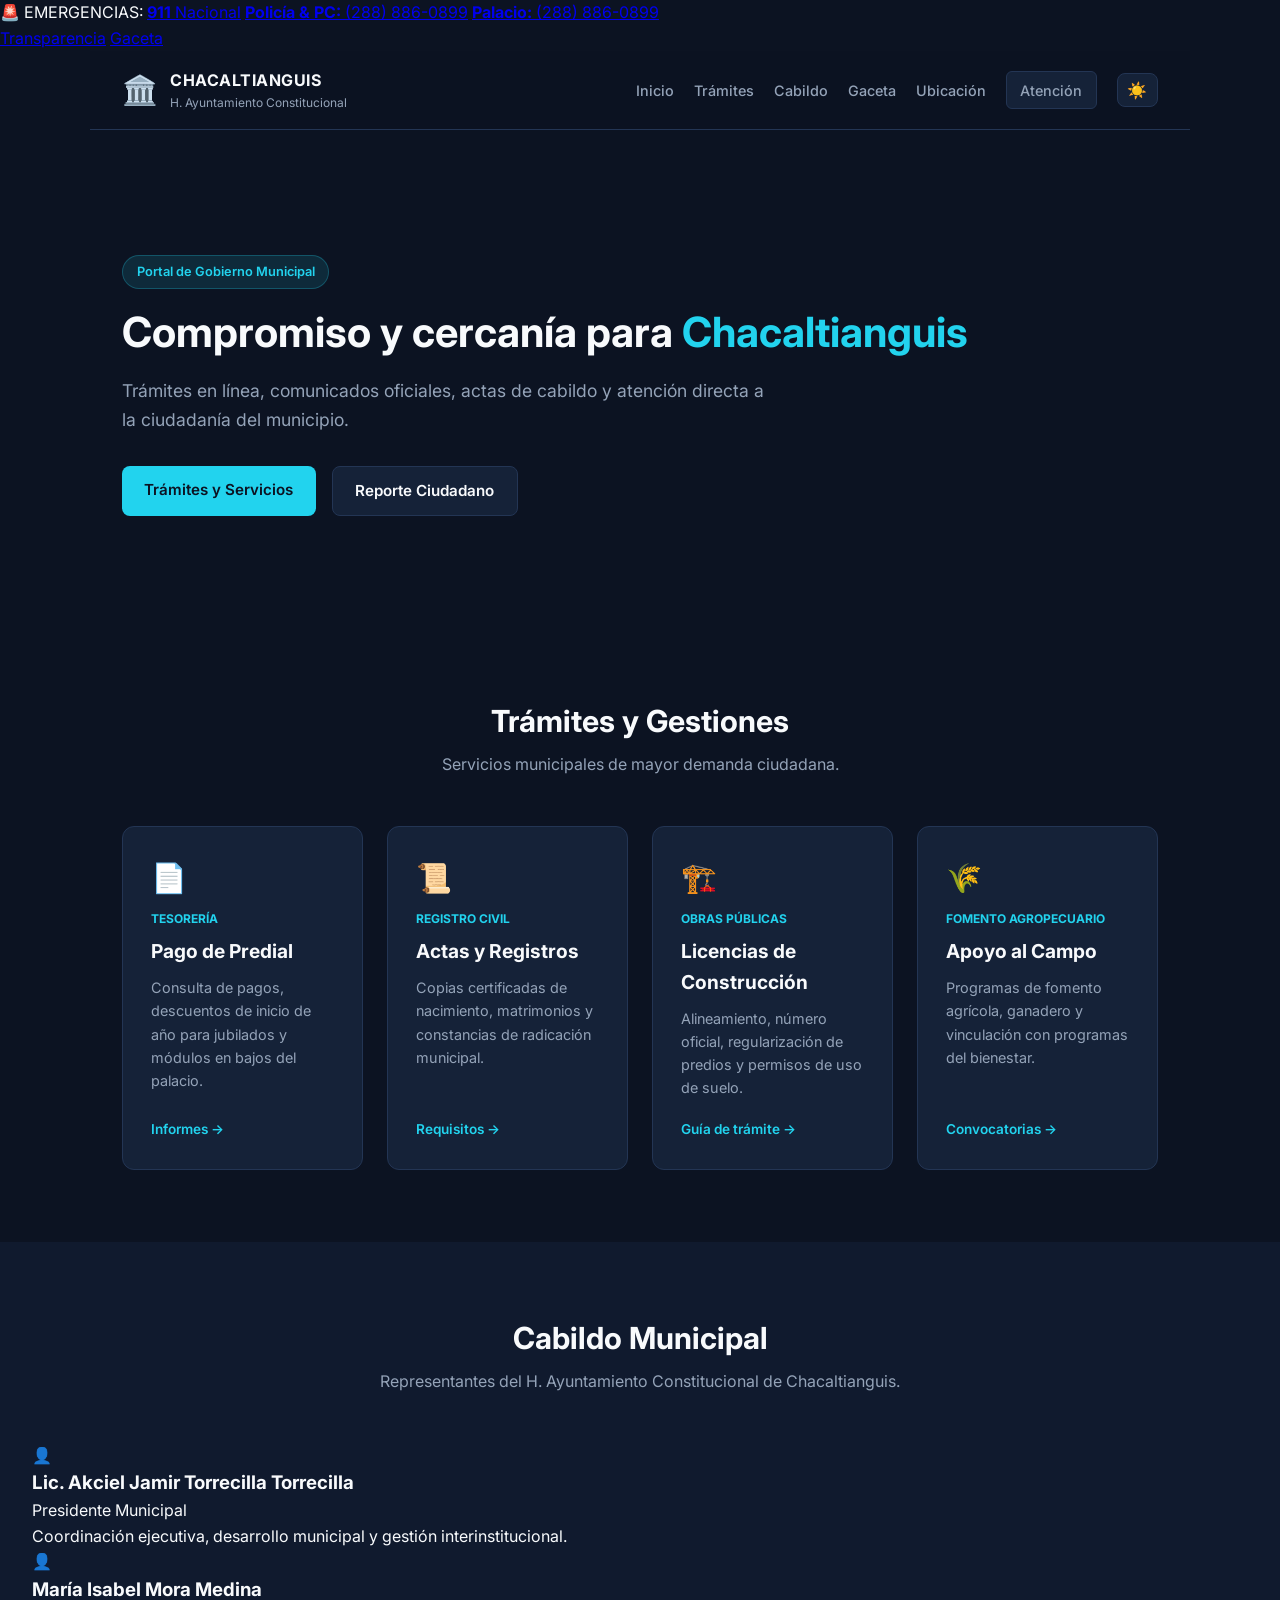
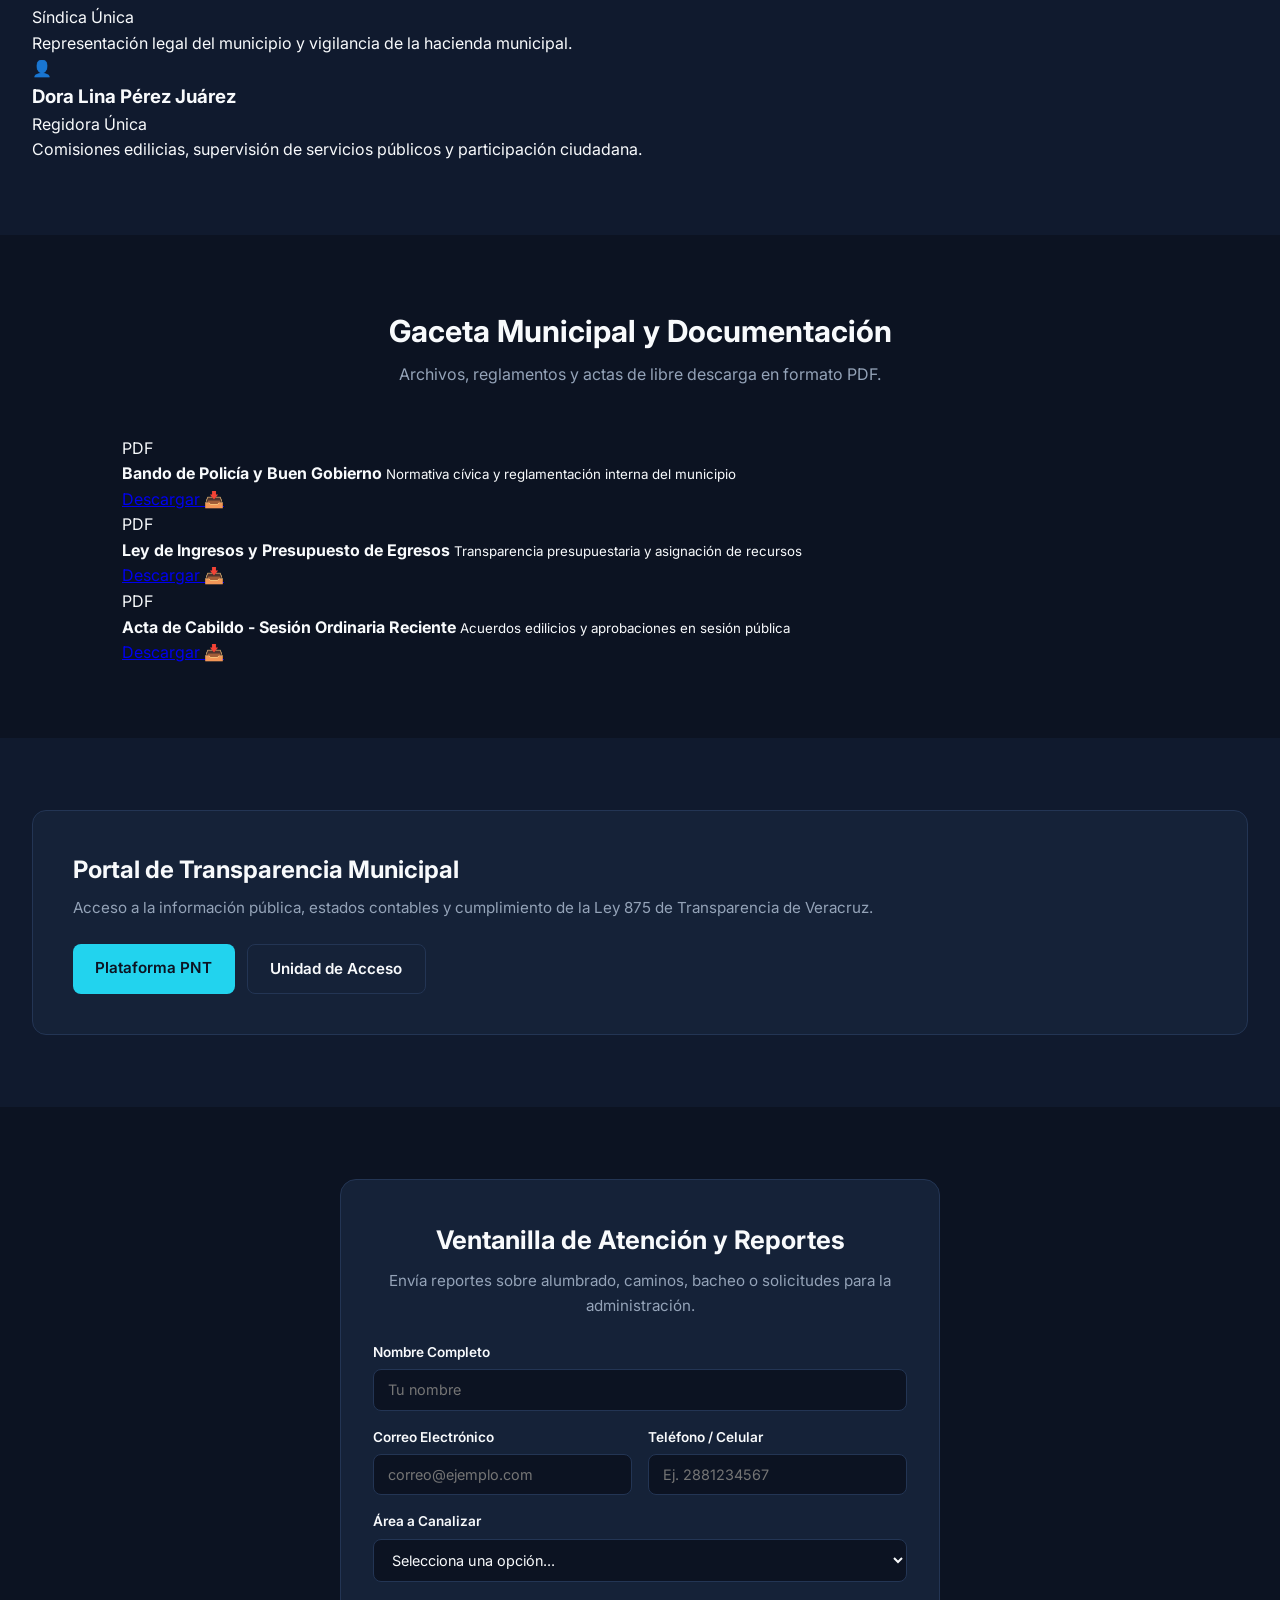
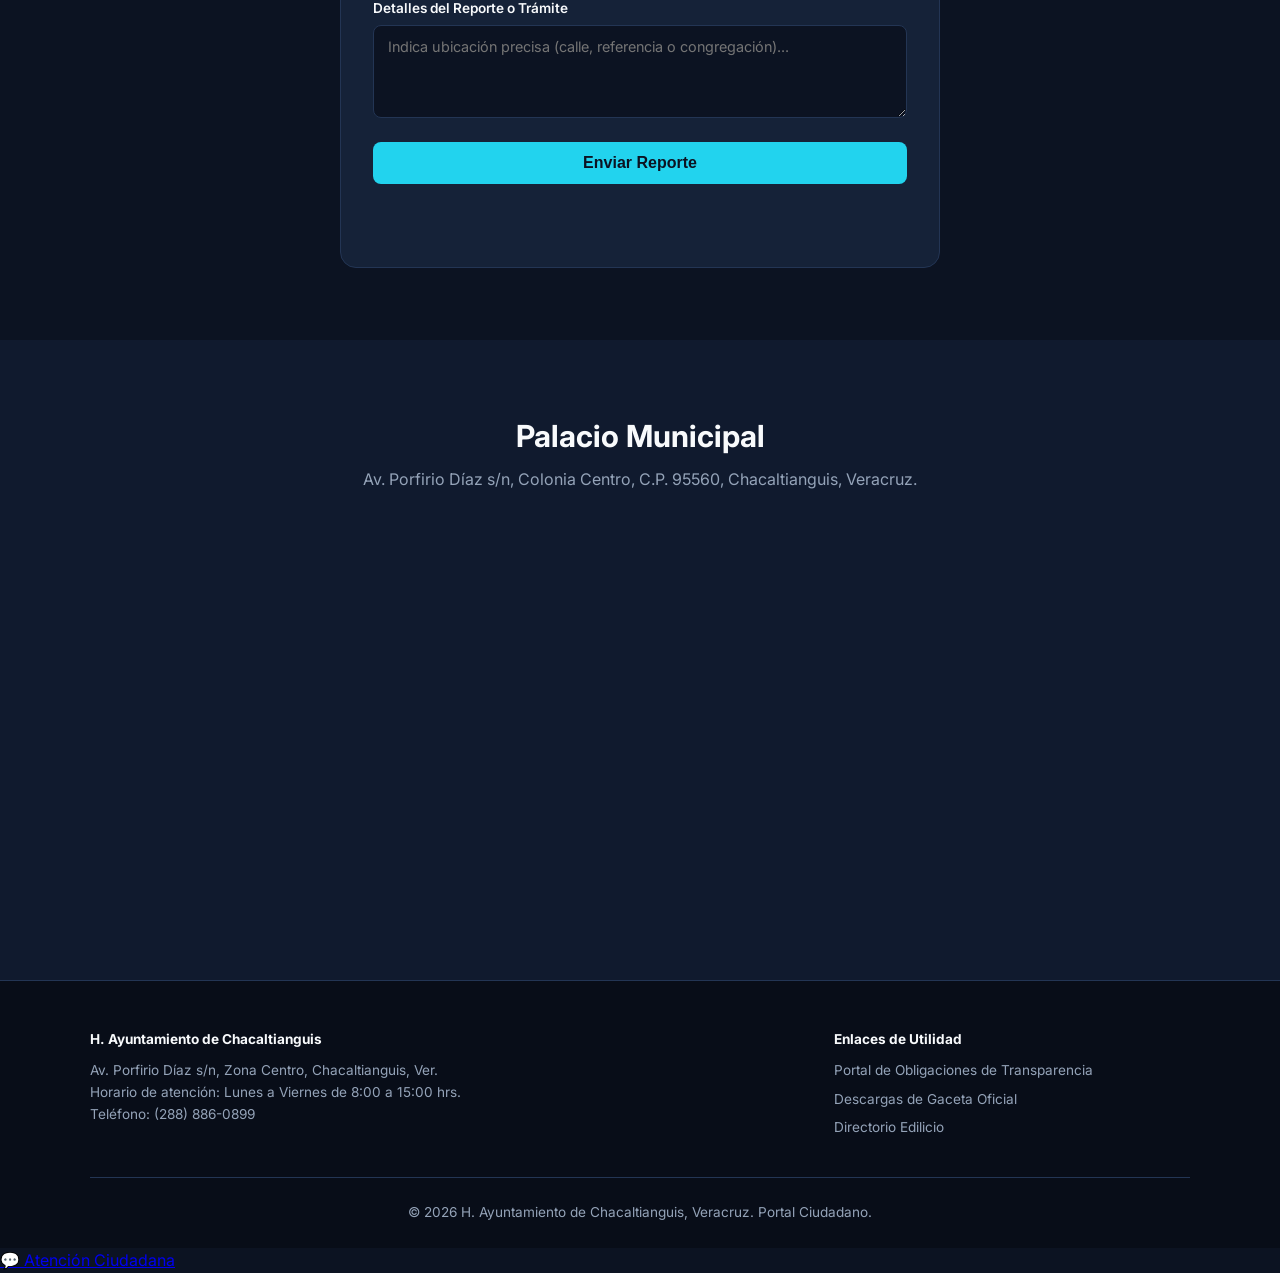
==== index.html @ 36d88ff2 "Update index.html" ====
<!DOCTYPE html>
<html lang="es">
<head>
  <meta charset="UTF-8" />
  <meta name="viewport" content="width=device-width, initial-scale=1.0" />
  <title>H. Ayuntamiento de Chacaltianguis | Portal Oficial</title>

  <!-- Metadatos SEO y Redes Sociales (Open Graph & Twitter) -->
  <meta name="description" content="Portal Oficial del H. Ayuntamiento de Chacaltianguis, Veracruz. Trámites, gacetas, transparencia, cabildo y atención ciudadana." />
  <meta property="og:type" content="website" />
  <meta property="og:title" content="H. Ayuntamiento de Chacaltianguis - Portal Oficial" />
  <meta property="og:description" content="Trámites, gacetas, transparencia y atención ciudadana del Gobierno Municipal." />
  <meta property="og:url" content="https://chacaltianguis.com/" />
  <meta property="og:image" content="https://chacaltianguis.com/escudo.png" />
  <meta name="twitter:card" content="summary_large_image" />

  <link rel="stylesheet" href="style.css" />
  <link rel="preconnect" href="https://fonts.googleapis.com" />
  <link rel="preconnect" href="https://fonts.gstatic.com" crossorigin />
  <link href="https://fonts.googleapis.com/css2?family=Inter:wght@300;400;500;600;700&display=swap" rel="stylesheet" />
</head>
<body>

  <!-- 1. Cintillo de Emergencias y Enlaces Rápidos -->
  <div class="emergency-bar">
    <div class="emergency-content">
      <div class="emergency-phones">
        <span class="badge-alert">🚨 EMERGENCIAS:</span>
        <a href="tel:911"><strong>911</strong> Nacional</a>
        <a href="tel:2888860899"><strong>Policía & PC:</strong> (288) 886-0899</a>
        <a href="tel:2888860899"><strong>Palacio:</strong> (288) 886-0899</a>
      </div>
      <div class="top-shortcuts">
        <a href="#transparencia">Transparencia</a>
        <a href="#gaceta">Gaceta</a>
      </div>
    </div>
  </div>

  <!-- Navegación Principal -->
  <header class="navbar">
    <div class="logo">
      <span class="logo-shield">🏛️</span>
      <div class="logo-text">
        <strong>CHACALTIANGUIS</strong>
        <small>H. Ayuntamiento Constitucional</small>
      </div>
    </div>
    <nav>
      <a href="#inicio">Inicio</a>
      <a href="#tramites">Trámites</a>
      <a href="#cabildo">Cabildo</a>
      <a href="#gaceta">Gaceta</a>
      <a href="#ubicacion">Ubicación</a>
      <a href="#contacto" class="btn-nav">Atención</a>
      <button id="theme-toggle" class="theme-btn" aria-label="Cambiar tema">☀️</button>
    </nav>
  </header>

  <!-- Hero / Banner Principal -->
  <section id="inicio" class="hero">
    <div class="hero-content">
      <span class="badge">Portal de Gobierno Municipal</span>
      <h1>Compromiso y cercanía para <span class="highlight">Chacaltianguis</span></h1>
      <p class="subtitle">Trámites en línea, comunicados oficiales, actas de cabildo y atención directa a la ciudadanía del municipio.</p>
      <div class="hero-actions">
        <a href="#tramites" class="btn btn-primary">Trámites y Servicios</a>
        <a href="#contacto" class="btn btn-secondary">Reporte Ciudadano</a>
      </div>
    </div>
  </section>

  <!-- Trámites y Servicios -->
  <section id="tramites" class="section">
    <div class="section-title">
      <h2>Trámites y Gestiones</h2>
      <p>Servicios municipales de mayor demanda ciudadana.</p>
    </div>
    <div class="grid-cards">
      <article class="card">
        <div class="card-icon">📄</div>
        <div class="card-tag">Tesorería</div>
        <h3>Pago de Predial</h3>
        <p>Consulta de pagos, descuentos de inicio de año para jubilados y módulos en bajos del palacio.</p>
        <a href="#contacto" class="card-link">Informes &rarr;</a>
      </article>

      <article class="card">
        <div class="card-icon">📜</div>
        <div class="card-tag">Registro Civil</div>
        <h3>Actas y Registros</h3>
        <p>Copias certificadas de nacimiento, matrimonios y constancias de radicación municipal.</p>
        <a href="#contacto" class="card-link">Requisitos &rarr;</a>
      </article>

      <article class="card">
        <div class="card-icon">🏗️</div>
        <div class="card-tag">Obras Públicas</div>
        <h3>Licencias de Construcción</h3>
        <p>Alineamiento, número oficial, regularización de predios y permisos de uso de suelo.</p>
        <a href="#contacto" class="card-link">Guía de trámite &rarr;</a>
      </article>

      <article class="card">
        <div class="card-icon">🌾</div>
        <div class="card-tag">Fomento Agropecuario</div>
        <h3>Apoyo al Campo</h3>
        <p>Programas de fomento agrícola, ganadero y vinculación con programas del bienestar.</p>
        <a href="#contacto" class="card-link">Convocatorias &rarr;</a>
      </article>
    </div>
  </section>

  <!-- Cabildo Municipal -->
  <section id="cabildo" class="section bg-alt">
    <div class="section-title">
      <h2>Cabildo Municipal</h2>
      <p>Representantes del H. Ayuntamiento Constitucional de Chacaltianguis.</p>
    </div>
    <div class="cabildo-grid">
      <div class="cabildo-card">
        <div class="avatar-ph">👤</div>
        <h3>Lic. Akciel Jamir Torrecilla Torrecilla</h3>
        <span class="cargo">Presidente Municipal</span>
        <p>Coordinación ejecutiva, desarrollo municipal y gestión interinstitucional.</p>
      </div>

      <div class="cabildo-card">
        <div class="avatar-ph">👤</div>
        <h3>María Isabel Mora Medina</h3>
        <span class="cargo">Síndica Única</span>
        <p>Representación legal del municipio y vigilancia de la hacienda municipal.</p>
      </div>

      <div class="cabildo-card">
        <div class="avatar-ph">👤</div>
        <h3>Dora Lina Pérez Juárez</h3>
        <span class="cargo">Regidora Única</span>
        <p>Comisiones edilicias, supervisión de servicios públicos y participación ciudadana.</p>
      </div>
    </div>
  </section>

  <!-- Gaceta Municipal y Documentos PDF -->
  <section id="gaceta" class="section">
    <div class="section-title">
      <h2>Gaceta Municipal y Documentación</h2>
      <p>Archivos, reglamentos y actas de libre descarga en formato PDF.</p>
    </div>
    <div class="doc-list">
      <div class="doc-item">
        <div class="doc-info">
          <span class="doc-badge">PDF</span>
          <div>
            <strong>Bando de Policía y Buen Gobierno</strong>
            <small>Normativa cívica y reglamentación interna del municipio</small>
          </div>
        </div>
        <a href="documentos/bando-gobierno.pdf" download class="btn-download">Descargar 📥</a>
      </div>

      <div class="doc-item">
        <div class="doc-info">
          <span class="doc-badge">PDF</span>
          <div>
            <strong>Ley de Ingresos y Presupuesto de Egresos</strong>
            <small>Transparencia presupuestaria y asignación de recursos</small>
          </div>
        </div>
        <a href="documentos/presupuesto-anual.pdf" download class="btn-download">Descargar 📥</a>
      </div>

      <div class="doc-item">
        <div class="doc-info">
          <span class="doc-badge">PDF</span>
          <div>
            <strong>Acta de Cabildo - Sesión Ordinaria Reciente</strong>
            <small>Acuerdos edilicios y aprobaciones en sesión pública</small>
          </div>
        </div>
        <a href="documentos/acta-cabildo.pdf" download class="btn-download">Descargar 📥</a>
      </div>
    </div>
  </section>

  <!-- Transparencia -->
  <section id="transparencia" class="section bg-alt">
    <div class="transparency-banner">
      <div>
        <h2>Portal de Transparencia Municipal</h2>
        <p>Acceso a la información pública, estados contables y cumplimiento de la Ley 875 de Transparencia de Veracruz.</p>
      </div>
      <div class="transparency-actions">
        <a href="https://consultapublicamx.inai.org.mx/" target="_blank" class="btn btn-primary">Plataforma PNT</a>
        <a href="#contacto" class="btn btn-secondary">Unidad de Acceso</a>
      </div>
    </div>
  </section>

  <!-- Formulario de Atención Ciudadana -->
  <section id="contacto" class="section">
    <div class="contact-box">
      <h2>Ventanilla de Atención y Reportes</h2>
      <p>Envía reportes sobre alumbrado, caminos, bacheo o solicitudes para la administración.</p>

      <form id="contact-form" action="https://formspree.io/f/TU_ID_DE_FORMSPREE" method="POST" class="contact-form">
        <div class="form-group">
          <label for="name">Nombre Completo</label>
          <input type="text" id="name" name="name" placeholder="Tu nombre" required autocomplete="name" />
        </div>

        <div class="form-grid-2">
          <div class="form-group">
            <label for="email">Correo Electrónico</label>
            <input type="email" id="email" name="email" placeholder="correo@ejemplo.com" required autocomplete="email" />
          </div>
          <div class="form-group">
            <label for="phone">Teléfono / Celular</label>
            <input type="tel" id="phone" name="phone" placeholder="Ej. 2881234567" required />
          </div>
        </div>

        <div class="form-group">
          <label for="area">Área a Canalizar</label>
          <select id="area" name="area" class="form-select" required>
            <option value="" disabled selected>Selecciona una opción...</option>
            <option value="Servicios Municipales">Alumbrado y Servicios Generales</option>
            <option value="Obras y Mantenimiento">Obras Públicas y Caminos</option>
            <option value="Seguridad y Protección Civil">Seguridad y Protección Civil</option>
            <option value="DIF Municipal">DIF y Asistencia Social</option>
            <option value="Presidencia">Atención a Presidencia</option>
          </select>
        </div>

        <div class="form-group">
          <label for="message">Detalles del Reporte o Trámite</label>
          <textarea id="message" name="message" rows="4" placeholder="Indica ubicación precisa (calle, referencia o congregación)..." required></textarea>
        </div>

        <button type="submit" id="form-submit-btn" class="btn btn-primary btn-block">Enviar Reporte</button>
        <div id="form-status" class="form-status" role="alert"></div>
      </form>
    </div>
  </section>

  <!-- Ubicación y Google Maps -->
  <section id="ubicacion" class="section bg-alt">
    <div class="section-title">
      <h2>Palacio Municipal</h2>
      <p>Av. Porfirio Díaz s/n, Colonia Centro, C.P. 95560, Chacaltianguis, Veracruz.</p>
    </div>
    <div class="map-container">
      <iframe 
        title="Ubicación Palacio Municipal Chacaltianguis"
        src="https://maps.google.com/maps?q=Palacio+Municipal+Chacaltianguis+Veracruz&t=&z=15&ie=UTF8&iwloc=&output=embed" 
        width="100%" 
        height="360" 
        style="border:0; border-radius: 14px;" 
        allowfullscreen="" 
        loading="lazy" 
        referrerpolicy="no-referrer-when-downgrade">
      </iframe>
    </div>
  </section>

  <!-- Pie de Página Oficial -->
  <footer>
    <div class="footer-content">
      <div>
        <h4>H. Ayuntamiento de Chacaltianguis</h4>
        <p>Av. Porfirio Díaz s/n, Zona Centro, Chacaltianguis, Ver.</p>
        <p>Horario de atención: Lunes a Viernes de 8:00 a 15:00 hrs.</p>
        <p>Teléfono: (288) 886-0899</p>
      </div>
      <div>
        <h4>Enlaces de Utilidad</h4>
        <ul class="footer-links">
          <li><a href="#transparencia">Portal de Obligaciones de Transparencia</a></li>
          <li><a href="#gaceta">Descargas de Gaceta Oficial</a></li>
          <li><a href="#cabildo">Directorio Edilicio</a></li>
        </ul>
      </div>
    </div>
    <div class="footer-bottom">
      <p>&copy; 2026 H. Ayuntamiento de Chacaltianguis, Veracruz. Portal Ciudadano.</p>
    </div>
  </footer>

  <!-- Botón Flotante de WhatsApp para Atención Ciudadana -->
  <a 
    href="https://wa.me/522888860899?text=Hola,%20quisiera%20hacer%20una%20consulta%20o%20reporte%20al%20Ayuntamiento%20de%20Chacaltianguis" 
    class="whatsapp-float" 
    target="_blank" 
    rel="noopener noreferrer" 
    aria-label="Contactar por WhatsApp">
    <span class="wa-icon">💬</span>
    <span class="wa-text">Atención Ciudadana</span>
  </a>

  <script src="script.js"></script>
</body>
</html>
---- style.css ----
/* Paleta Institucional: Modo Oscuro */
:root {
  --bg-color: #0c1322;
  --bg-card: #152238;
  --bg-alt: #101a2e;
  --text-main: #f8fafc;
  --text-muted: #94a3b8;
  --primary: #22d3ee;        /* Cian institucional moderno */
  --primary-hover: #06b6d4;
  --border: #233554;
  --accent: #10b981;
}

/* Paleta Institucional: Modo Claro */
body.light-mode {
  --bg-color: #f8fafc;
  --bg-card: #ffffff;
  --bg-alt: #f1f5f9;
  --text-main: #0f172a;
  --text-muted: #64748b;
  --primary: #0284c7;        /* Azul institucional */
  --primary-hover: #0369a1;
  --border: #e2e8f0;
  --accent: #059669;
}

* {
  margin: 0;
  padding: 0;
  box-sizing: border-box;
}

html {
  scroll-behavior: smooth;
}

body {
  font-family: 'Inter', sans-serif;
  background-color: var(--bg-color);
  color: var(--text-main);
  line-height: 1.6;
  transition: background-color 0.3s ease, color 0.3s ease;
}

/* Cintillo Superior */
.topbar {
  background-color: #080d18;
  border-bottom: 1px solid var(--border);
  font-size: 0.8rem;
  color: var(--text-muted);
}

body.light-mode .topbar {
  background-color: #e2e8f0;
  color: #475569;
}

.topbar-content {
  max-width: 1100px;
  margin: 0 auto;
  padding: 0.4rem 2rem;
  display: flex;
  justify-content: space-between;
  align-items: center;
}

.topbar-links a {
  color: inherit;
  text-decoration: none;
  margin-left: 1rem;
}

.topbar-links a:hover {
  color: var(--primary);
}

/* Navegación */
.navbar {
  display: flex;
  justify-content: space-between;
  align-items: center;
  padding: 1rem 2rem;
  max-width: 1100px;
  margin: 0 auto;
  position: sticky;
  top: 0;
  background-color: rgba(12, 19, 34, 0.92);
  backdrop-filter: blur(10px);
  z-index: 100;
  border-bottom: 1px solid var(--border);
}

body.light-mode .navbar {
  background-color: rgba(248, 250, 252, 0.95);
}

.logo {
  display: flex;
  align-items: center;
  gap: 0.75rem;
}

.logo-shield {
  font-size: 1.8rem;
}

.logo-text {
  display: flex;
  flex-direction: column;
}

.logo-text strong {
  font-size: 1rem;
  letter-spacing: 0.5px;
  color: var(--text-main);
}

.logo-text small {
  font-size: 0.75rem;
  color: var(--text-muted);
}

.navbar nav {
  display: flex;
  align-items: center;
  gap: 1.25rem;
}

.navbar a {
  color: var(--text-muted);
  text-decoration: none;
  font-size: 0.9rem;
  font-weight: 500;
  transition: color 0.2s ease;
}

.navbar a:hover {
  color: var(--text-main);
}

.btn-nav {
  padding: 0.4rem 0.85rem;
  border-radius: 6px;
  background: var(--bg-card);
  border: 1px solid var(--border);
}

.theme-btn {
  background: var(--bg-card);
  border: 1px solid var(--border);
  color: var(--text-main);
  padding: 0.4rem 0.6rem;
  border-radius: 8px;
  cursor: pointer;
  font-size: 1rem;
}

/* Hero */
.hero {
  max-width: 1100px;
  margin: 0 auto;
  padding: 5rem 2rem 4rem;
  min-height: 55vh;
  display: flex;
  align-items: center;
}

.badge {
  display: inline-block;
  font-size: 0.8rem;
  background: rgba(34, 211, 238, 0.12);
  color: var(--primary);
  padding: 0.35rem 0.85rem;
  border-radius: 999px;
  font-weight: 600;
  margin-bottom: 1.2rem;
  border: 1px solid rgba(34, 211, 238, 0.25);
}

.hero h1 {
  font-size: 2.6rem;
  font-weight: 700;
  line-height: 1.2;
  margin-bottom: 1.2rem;
}

.highlight {
  color: var(--primary);
}

.subtitle {
  color: var(--text-muted);
  font-size: 1.1rem;
  max-width: 650px;
  margin-bottom: 2rem;
}

.hero-actions {
  display: flex;
  gap: 1rem;
}

/* Botones */
.btn {
  display: inline-block;
  padding: 0.75rem 1.4rem;
  border-radius: 8px;
  font-size: 0.95rem;
  font-weight: 600;
  text-decoration: none;
  transition: all 0.2s ease;
  text-align: center;
}

.btn-primary {
  background: var(--primary);
  color: #0c1322;
}

body.light-mode .btn-primary {
  color: #ffffff;
}

.btn-primary:hover {
  background: var(--primary-hover);
}

.btn-secondary {
  background: var(--bg-card);
  color: var(--text-main);
  border: 1px solid var(--border);
}

.btn-secondary:hover {
  border-color: var(--primary);
}

/* Secciones */
.section {
  max-width: 1100px;
  margin: 0 auto;
  padding: 4.5rem 2rem;
}

.bg-alt {
  max-width: 100%;
  background-color: var(--bg-alt);
}

.section-title {
  text-align: center;
  margin-bottom: 3rem;
}

.section-title h2 {
  font-size: 1.9rem;
  margin-bottom: 0.4rem;
}

.section-title p {
  color: var(--text-muted);
}

/* Grid de Trámites */
.grid-cards {
  display: grid;
  grid-template-columns: repeat(auto-fit, minmax(240px, 1fr));
  gap: 1.5rem;
}

.card {
  background: var(--bg-card);
  border: 1px solid var(--border);
  padding: 1.75rem;
  border-radius: 12px;
  display: flex;
  flex-direction: column;
  transition: transform 0.2s ease, border-color 0.2s ease;
}

.card:hover {
  transform: translateY(-4px);
  border-color: var(--primary);
}

.card-icon {
  font-size: 1.8rem;
  margin-bottom: 0.5rem;
}

.card-tag {
  font-size: 0.75rem;
  font-weight: 700;
  color: var(--primary);
  text-transform: uppercase;
  margin-bottom: 0.5rem;
}

.card h3 {
  font-size: 1.2rem;
  margin-bottom: 0.6rem;
}

.card p {
  color: var(--text-muted);
  font-size: 0.9rem;
  flex-grow: 1;
  margin-bottom: 1.25rem;
}

.card-link {
  color: var(--primary);
  text-decoration: none;
  font-weight: 600;
  font-size: 0.85rem;
}

/* Noticias */
.news-grid {
  max-width: 1100px;
  margin: 0 auto;
  display: grid;
  grid-template-columns: repeat(auto-fit, minmax(300px, 1fr));
  gap: 1.5rem;
}

.news-card {
  background: var(--bg-card);
  border: 1px solid var(--border);
  padding: 1.5rem;
  border-radius: 12px;
}

.news-date {
  font-size: 0.75rem;
  font-weight: 600;
  color: var(--accent);
  text-transform: uppercase;
  display: inline-block;
  margin-bottom: 0.5rem;
}

.news-card h3 {
  font-size: 1.15rem;
  margin-bottom: 0.5rem;
}

.news-card p {
  color: var(--text-muted);
  font-size: 0.9rem;
}

/* Banner de Transparencia */
.transparency-banner {
  background: var(--bg-card);
  border: 1px solid var(--border);
  border-radius: 14px;
  padding: 2.5rem;
  display: flex;
  justify-content: space-between;
  align-items: center;
  gap: 1.5rem;
  flex-wrap: wrap;
}

.transparency-banner h2 {
  font-size: 1.5rem;
  margin-bottom: 0.4rem;
}

.transparency-banner p {
  color: var(--text-muted);
  font-size: 0.95rem;
}

.transparency-actions {
  display: flex;
  gap: 0.75rem;
}

/* Formulario de Atención Ciudadana */
.contact-box {
  max-width: 600px;
  margin: 0 auto;
  background: var(--bg-card);
  border: 1px solid var(--border);
  border-radius: 16px;
  padding: 2.5rem 2rem;
  text-align: center;
}

.contact-box h2 {
  font-size: 1.6rem;
  margin-bottom: 0.5rem;
}

.contact-box p {
  color: var(--text-muted);
  font-size: 0.95rem;
  margin-bottom: 1.5rem;
}

.contact-form {
  text-align: left;
  display: flex;
  flex-direction: column;
  gap: 1rem;
}

.form-grid-2 {
  display: grid;
  grid-template-columns: 1fr 1fr;
  gap: 1rem;
}

.form-group {
  display: flex;
  flex-direction: column;
  gap: 0.35rem;
}

.form-group label {
  font-size: 0.85rem;
  font-weight: 600;
  color: var(--text-main);
}

.form-group input,
.form-group textarea,
.form-select {
  width: 100%;
  padding: 0.7rem 0.9rem;
  border-radius: 8px;
  background-color: var(--bg-color);
  border: 1px solid var(--border);
  color: var(--text-main);
  font-family: inherit;
  font-size: 0.9rem;
  outline: none;
}

.form-group input:focus,
.form-group textarea:focus,
.form-select:focus {
  border-color: var(--primary);
  box-shadow: 0 0 0 3px rgba(34, 211, 238, 0.15);
}

.btn-block {
  width: 100%;
  cursor: pointer;
  border: none;
  font-size: 1rem;
  margin-top: 0.5rem;
}

.form-status {
  text-align: center;
  font-size: 0.9rem;
  font-weight: 500;
  min-height: 1.2rem;
  margin-top: 0.5rem;
}

.form-status.success { color: var(--accent); }
.form-status.error { color: #ef4444; }

/* Footer */
footer {
  background-color: #080d18;
  border-top: 1px solid var(--border);
  color: var(--text-muted);
  font-size: 0.85rem;
  padding: 3rem 2rem 1.5rem;
}

body.light-mode footer {
  background-color: #e2e8f0;
  color: #475569;
}

.footer-content {
  max-width: 1100px;
  margin: 0 auto;
  display: grid;
  grid-template-columns: 2fr 1fr;
  gap: 2rem;
  margin-bottom: 2rem;
}

.footer-content h4 {
  color: var(--text-main);
  margin-bottom: 0.6rem;
}

.footer-links {
  list-style: none;
}

.footer-links li {
  margin-bottom: 0.4rem;
}

.footer-links a {
  color: inherit;
  text-decoration: none;
}

.footer-links a:hover {
  color: var(--primary);
}

.footer-bottom {
  max-width: 1100px;
  margin: 0 auto;
  text-align: center;
  padding-top: 1.5rem;
  border-top: 1px solid var(--border);
}

/* Responsivo */
@media (max-width: 768px) {
  .hero h1 { font-size: 2rem; }
  .navbar nav { gap: 0.6rem; }
  .form-grid-2 { grid-template-columns: 1fr; }
  .footer-content { grid-template-columns: 1fr; }
  .topbar-content { flex-direction: column; gap: 0.3rem; text-align: center; }
}
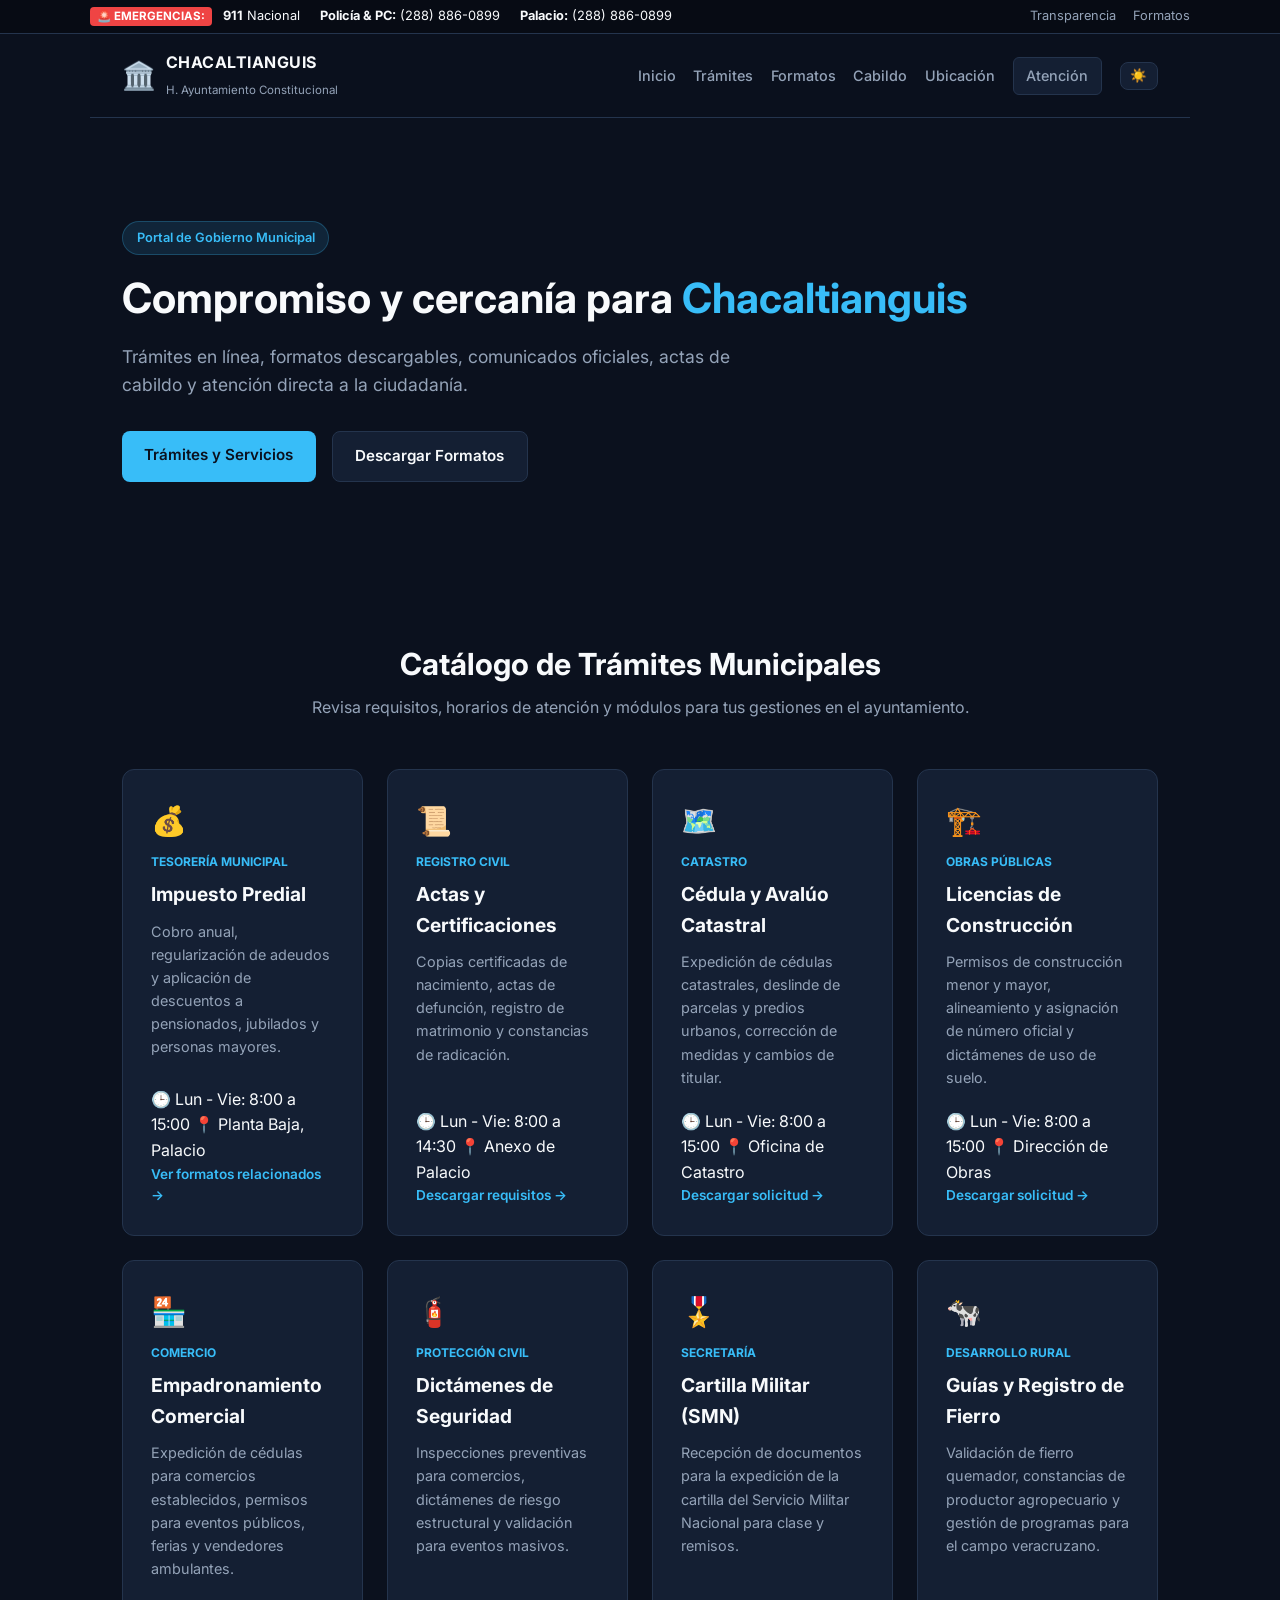
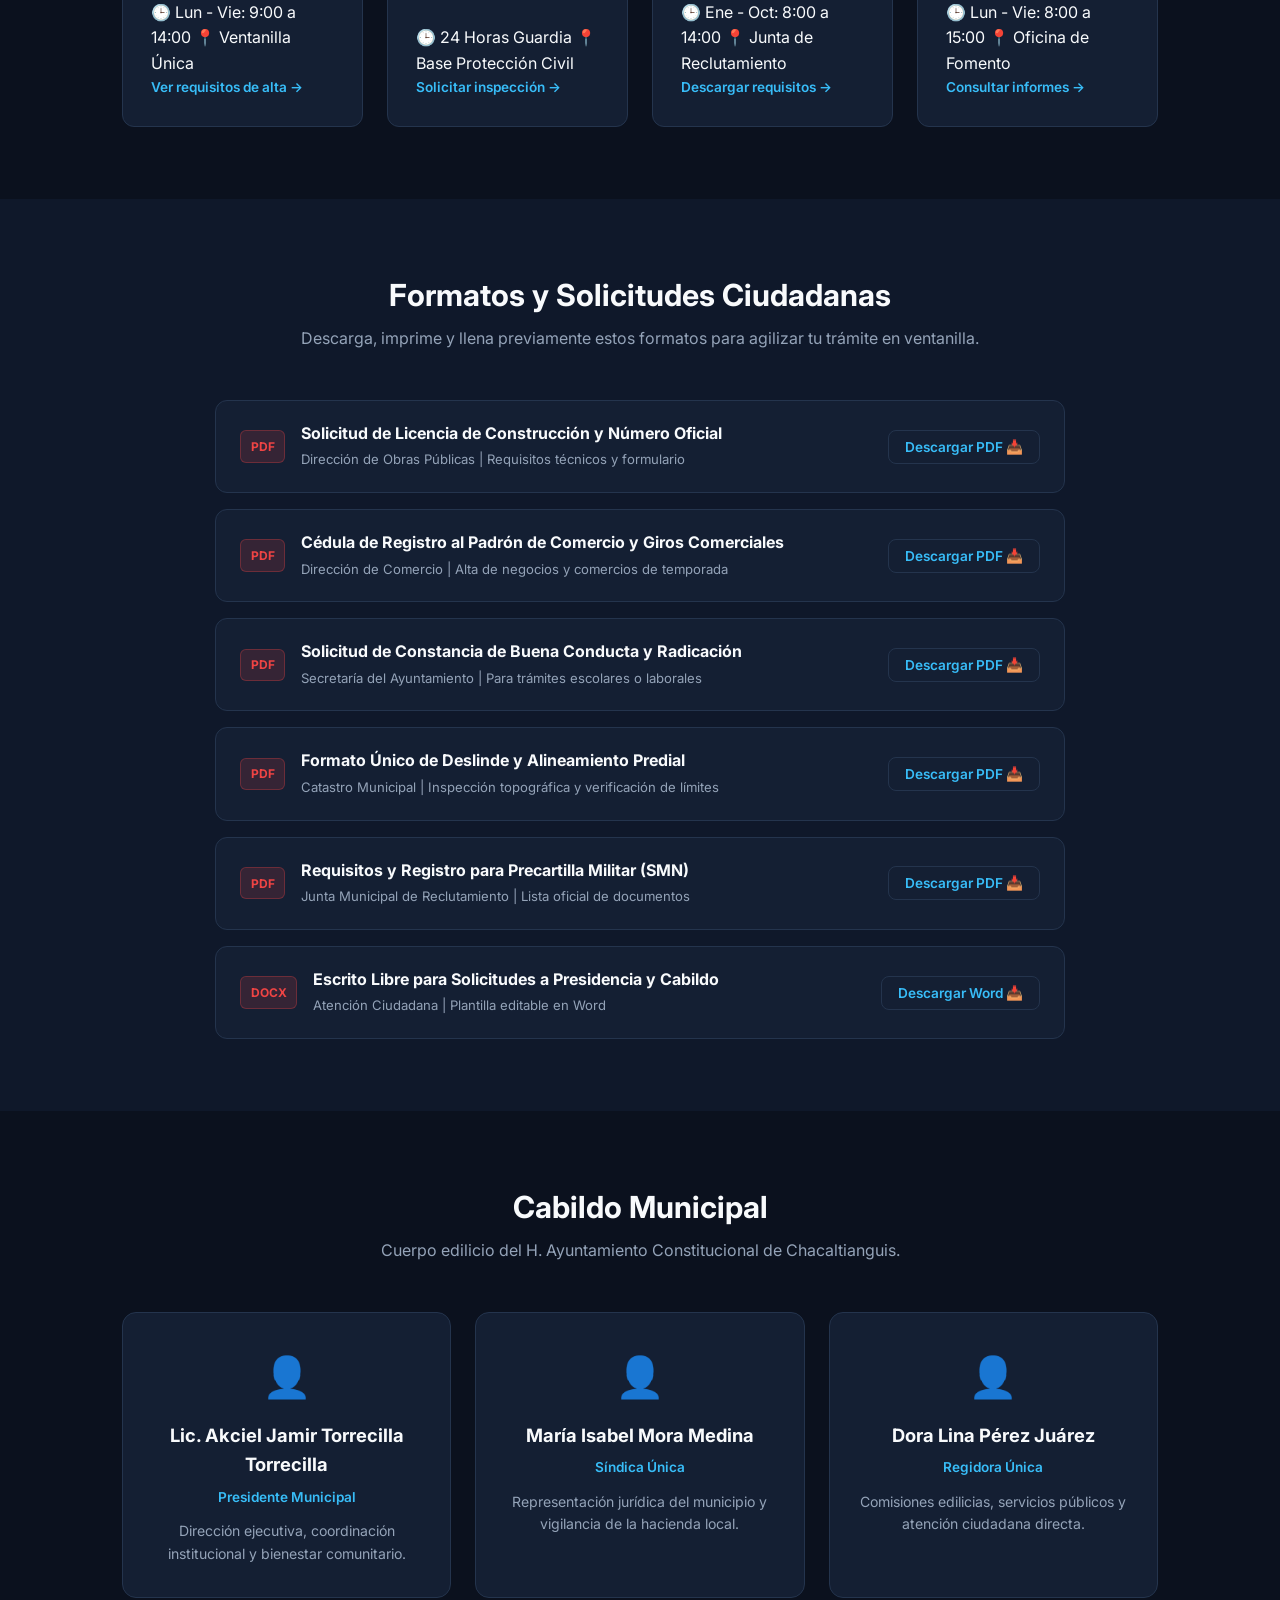
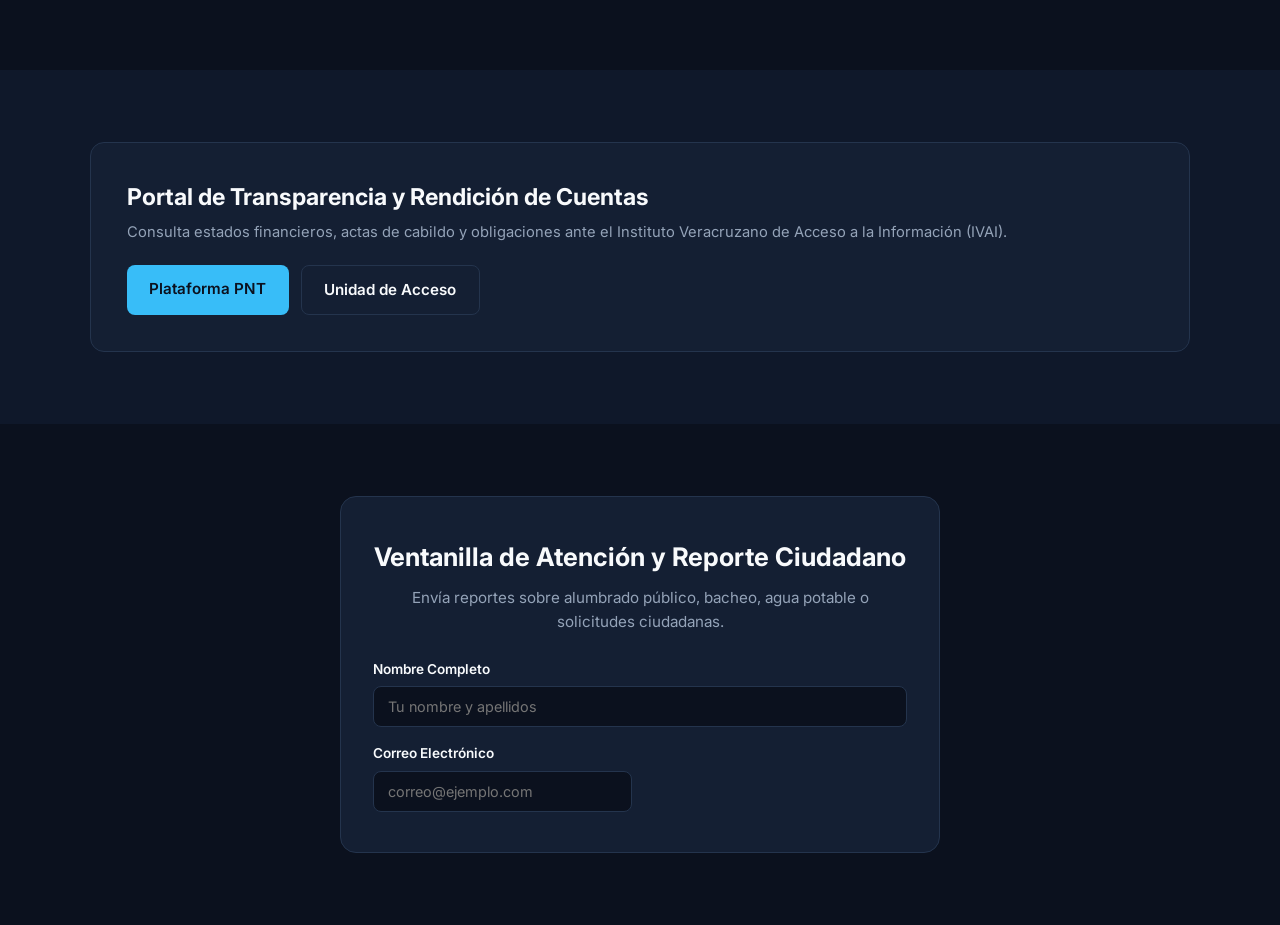
==== commit 9682b348: "Update index.html" ====
--- a/index.html
+++ b/index.html
@@ -5,11 +5,11 @@
   <meta name="viewport" content="width=device-width, initial-scale=1.0" />
   <title>H. Ayuntamiento de Chacaltianguis | Portal Oficial</title>
 
-  <!-- Metadatos SEO y Redes Sociales (Open Graph & Twitter) -->
-  <meta name="description" content="Portal Oficial del H. Ayuntamiento de Chacaltianguis, Veracruz. Trámites, gacetas, transparencia, cabildo y atención ciudadana." />
+  <!-- Metadatos SEO y Redes Sociales -->
+  <meta name="description" content="Portal Oficial del H. Ayuntamiento de Chacaltianguis, Veracruz. Trámites, formatos descargables, gacetas, cabildo y atención ciudadana." />
   <meta property="og:type" content="website" />
   <meta property="og:title" content="H. Ayuntamiento de Chacaltianguis - Portal Oficial" />
-  <meta property="og:description" content="Trámites, gacetas, transparencia y atención ciudadana del Gobierno Municipal." />
+  <meta property="og:description" content="Trámites, formatos descargables, transparencia y atención ciudadana del Gobierno Municipal." />
   <meta property="og:url" content="https://chacaltianguis.com/" />
   <meta property="og:image" content="https://chacaltianguis.com/escudo.png" />
   <meta name="twitter:card" content="summary_large_image" />
@@ -21,7 +21,7 @@
 </head>
 <body>
 
-  <!-- 1. Cintillo de Emergencias y Enlaces Rápidos -->
+  <!-- Cintillo de Emergencias y Accesos Rápidos -->
   <div class="emergency-bar">
     <div class="emergency-content">
       <div class="emergency-phones">
@@ -32,7 +32,7 @@
       </div>
       <div class="top-shortcuts">
         <a href="#transparencia">Transparencia</a>
-        <a href="#gaceta">Gaceta</a>
+        <a href="#formatos">Formatos</a>
       </div>
     </div>
   </div>
@@ -49,149 +49,268 @@
     <nav>
       <a href="#inicio">Inicio</a>
       <a href="#tramites">Trámites</a>
+      <a href="#formatos">Formatos</a>
       <a href="#cabildo">Cabildo</a>
-      <a href="#gaceta">Gaceta</a>
       <a href="#ubicacion">Ubicación</a>
       <a href="#contacto" class="btn-nav">Atención</a>
       <button id="theme-toggle" class="theme-btn" aria-label="Cambiar tema">☀️</button>
     </nav>
   </header>
 
-  <!-- Hero / Banner Principal -->
+  <!-- Hero / Presentación Principal -->
   <section id="inicio" class="hero">
     <div class="hero-content">
       <span class="badge">Portal de Gobierno Municipal</span>
       <h1>Compromiso y cercanía para <span class="highlight">Chacaltianguis</span></h1>
-      <p class="subtitle">Trámites en línea, comunicados oficiales, actas de cabildo y atención directa a la ciudadanía del municipio.</p>
+      <p class="subtitle">Trámites en línea, formatos descargables, comunicados oficiales, actas de cabildo y atención directa a la ciudadanía.</p>
       <div class="hero-actions">
         <a href="#tramites" class="btn btn-primary">Trámites y Servicios</a>
-        <a href="#contacto" class="btn btn-secondary">Reporte Ciudadano</a>
-      </div>
-    </div>
-  </section>
-
-  <!-- Trámites y Servicios -->
+        <a href="#formatos" class="btn btn-secondary">Descargar Formatos</a>
+      </div>
+    </div>
+  </section>
+
+  <!-- Catálogo Ampliado de Trámites y Servicios -->
   <section id="tramites" class="section">
     <div class="section-title">
-      <h2>Trámites y Gestiones</h2>
-      <p>Servicios municipales de mayor demanda ciudadana.</p>
-    </div>
+      <h2>Catálogo de Trámites Municipales</h2>
+      <p>Revisa requisitos, horarios de atención y módulos para tus gestiones en el ayuntamiento.</p>
+    </div>
+
     <div class="grid-cards">
-      <article class="card">
-        <div class="card-icon">📄</div>
-        <div class="card-tag">Tesorería</div>
-        <h3>Pago de Predial</h3>
-        <p>Consulta de pagos, descuentos de inicio de año para jubilados y módulos en bajos del palacio.</p>
-        <a href="#contacto" class="card-link">Informes &rarr;</a>
-      </article>
-
+      <!-- 1. Tesorería -->
+      <article class="card">
+        <div class="card-icon">💰</div>
+        <div class="card-tag">Tesorería Municipal</div>
+        <h3>Impuesto Predial</h3>
+        <p>Cobro anual, regularización de adeudos y aplicación de descuentos a pensionados, jubilados y personas mayores.</p>
+        <div class="card-meta">
+          <span>🕒 Lun - Vie: 8:00 a 15:00</span>
+          <span>📍 Planta Baja, Palacio</span>
+        </div>
+        <a href="#formatos" class="card-link">Ver formatos relacionados &rarr;</a>
+      </article>
+
+      <!-- 2. Registro Civil -->
       <article class="card">
         <div class="card-icon">📜</div>
         <div class="card-tag">Registro Civil</div>
-        <h3>Actas y Registros</h3>
-        <p>Copias certificadas de nacimiento, matrimonios y constancias de radicación municipal.</p>
-        <a href="#contacto" class="card-link">Requisitos &rarr;</a>
-      </article>
-
+        <h3>Actas y Certificaciones</h3>
+        <p>Copias certificadas de nacimiento, actas de defunción, registro de matrimonio y constancias de radicación.</p>
+        <div class="card-meta">
+          <span>🕒 Lun - Vie: 8:00 a 14:30</span>
+          <span>📍 Anexo de Palacio</span>
+        </div>
+        <a href="#formatos" class="card-link">Descargar requisitos &rarr;</a>
+      </article>
+
+      <!-- 3. Catastro Municipal -->
+      <article class="card">
+        <div class="card-icon">🗺️</div>
+        <div class="card-tag">Catastro</div>
+        <h3>Cédula y Avalúo Catastral</h3>
+        <p>Expedición de cédulas catastrales, deslinde de parcelas y predios urbanos, corrección de medidas y cambios de titular.</p>
+        <div class="card-meta">
+          <span>🕒 Lun - Vie: 8:00 a 15:00</span>
+          <span>📍 Oficina de Catastro</span>
+        </div>
+        <a href="#formatos" class="card-link">Descargar solicitud &rarr;</a>
+      </article>
+
+      <!-- 4. Obras Públicas -->
       <article class="card">
         <div class="card-icon">🏗️</div>
         <div class="card-tag">Obras Públicas</div>
         <h3>Licencias de Construcción</h3>
-        <p>Alineamiento, número oficial, regularización de predios y permisos de uso de suelo.</p>
-        <a href="#contacto" class="card-link">Guía de trámite &rarr;</a>
-      </article>
-
-      <article class="card">
-        <div class="card-icon">🌾</div>
-        <div class="card-tag">Fomento Agropecuario</div>
-        <h3>Apoyo al Campo</h3>
-        <p>Programas de fomento agrícola, ganadero y vinculación con programas del bienestar.</p>
-        <a href="#contacto" class="card-link">Convocatorias &rarr;</a>
-      </article>
+        <p>Permisos de construcción menor y mayor, alineamiento y asignación de número oficial y dictámenes de uso de suelo.</p>
+        <div class="card-meta">
+          <span>🕒 Lun - Vie: 8:00 a 15:00</span>
+          <span>📍 Dirección de Obras</span>
+        </div>
+        <a href="#formatos" class="card-link">Descargar solicitud &rarr;</a>
+      </article>
+
+      <!-- 5. Comercio -->
+      <article class="card">
+        <div class="card-icon">🏪</div>
+        <div class="card-tag">Comercio</div>
+        <h3>Empadronamiento Comercial</h3>
+        <p>Expedición de cédulas para comercios establecidos, permisos para eventos públicos, ferias y vendedores ambulantes.</p>
+        <div class="card-meta">
+          <span>🕒 Lun - Vie: 9:00 a 14:00</span>
+          <span>📍 Ventanilla Única</span>
+        </div>
+        <a href="#formatos" class="card-link">Ver requisitos de alta &rarr;</a>
+      </article>
+
+      <!-- 6. Protección Civil -->
+      <article class="card">
+        <div class="card-icon">🧯</div>
+        <div class="card-tag">Protección Civil</div>
+        <h3>Dictámenes de Seguridad</h3>
+        <p>Inspecciones preventivas para comercios, dictámenes de riesgo estructural y validación para eventos masivos.</p>
+        <div class="card-meta">
+          <span>🕒 24 Horas Guardia</span>
+          <span>📍 Base Protección Civil</span>
+        </div>
+        <a href="#contacto" class="card-link">Solicitar inspección &rarr;</a>
+      </article>
+
+      <!-- 7. Secretaría del Ayuntamiento -->
+      <article class="card">
+        <div class="card-icon">🎖️</div>
+        <div class="card-tag">Secretaría</div>
+        <h3>Cartilla Militar (SMN)</h3>
+        <p>Recepción de documentos para la expedición de la cartilla del Servicio Militar Nacional para clase y remisos.</p>
+        <div class="card-meta">
+          <span>🕒 Ene - Oct: 8:00 a 14:00</span>
+          <span>📍 Junta de Reclutamiento</span>
+        </div>
+        <a href="#formatos" class="card-link">Descargar requisitos &rarr;</a>
+      </article>
+
+      <!-- 8. Fomento Agropecuario -->
+      <article class="card">
+        <div class="card-icon">🐄</div>
+        <div class="card-tag">Desarrollo Rural</div>
+        <h3>Guías y Registro de Fierro</h3>
+        <p>Validación de fierro quemador, constancias de productor agropecuario y gestión de programas para el campo veracruzano.</p>
+        <div class="card-meta">
+          <span>🕒 Lun - Vie: 8:00 a 15:00</span>
+          <span>📍 Oficina de Fomento</span>
+        </div>
+        <a href="#contacto" class="card-link">Consultar informes &rarr;</a>
+      </article>
+    </div>
+  </section>
+
+  <!-- Repositorio de Formatos y Solicitudes Descargables -->
+  <section id="formatos" class="section bg-alt">
+    <div class="section-title">
+      <h2>Formatos y Solicitudes Ciudadanas</h2>
+      <p>Descarga, imprime y llena previamente estos formatos para agilizar tu trámite en ventanilla.</p>
+    </div>
+
+    <div class="doc-list">
+      <div class="doc-item">
+        <div class="doc-info">
+          <span class="doc-badge badge-pdf">PDF</span>
+          <div>
+            <strong>Solicitud de Licencia de Construcción y Número Oficial</strong>
+            <small>Dirección de Obras Públicas | Requisitos técnicos y formulario</small>
+          </div>
+        </div>
+        <div class="doc-actions">
+          <a href="documentos/solicitud-licencia-construccion.pdf" download class="btn-download">Descargar PDF 📥</a>
+        </div>
+      </div>
+
+      <div class="doc-item">
+        <div class="doc-info">
+          <span class="doc-badge badge-pdf">PDF</span>
+          <div>
+            <strong>Cédula de Registro al Padrón de Comercio y Giros Comerciales</strong>
+            <small>Dirección de Comercio | Alta de negocios y comercios de temporada</small>
+          </div>
+        </div>
+        <div class="doc-actions">
+          <a href="documentos/formato-alta-comercio.pdf" download class="btn-download">Descargar PDF 📥</a>
+        </div>
+      </div>
+
+      <div class="doc-item">
+        <div class="doc-info">
+          <span class="doc-badge badge-pdf">PDF</span>
+          <div>
+            <strong>Solicitud de Constancia de Buena Conducta y Radicación</strong>
+            <small>Secretaría del Ayuntamiento | Para trámites escolares o laborales</small>
+          </div>
+        </div>
+        <div class="doc-actions">
+          <a href="documentos/solicitud-constancia-radicacion.pdf" download class="btn-download">Descargar PDF 📥</a>
+        </div>
+      </div>
+
+      <div class="doc-item">
+        <div class="doc-info">
+          <span class="doc-badge badge-pdf">PDF</span>
+          <div>
+            <strong>Formato Único de Deslinde y Alineamiento Predial</strong>
+            <small>Catastro Municipal | Inspección topográfica y verificación de límites</small>
+          </div>
+        </div>
+        <div class="doc-actions">
+          <a href="documentos/formato-deslinde-catastral.pdf" download class="btn-download">Descargar PDF 📥</a>
+        </div>
+      </div>
+
+      <div class="doc-item">
+        <div class="doc-info">
+          <span class="doc-badge badge-pdf">PDF</span>
+          <div>
+            <strong>Requisitos y Registro para Precartilla Militar (SMN)</strong>
+            <small>Junta Municipal de Reclutamiento | Lista oficial de documentos</small>
+          </div>
+        </div>
+        <div class="doc-actions">
+          <a href="documentos/requisitos-cartilla-militar.pdf" download class="btn-download">Descargar PDF 📥</a>
+        </div>
+      </div>
+
+      <div class="doc-item">
+        <div class="doc-info">
+          <span class="doc-badge badge-doc">DOCX</span>
+          <div>
+            <strong>Escrito Libre para Solicitudes a Presidencia y Cabildo</strong>
+            <small>Atención Ciudadana | Plantilla editable en Word</small>
+          </div>
+        </div>
+        <div class="doc-actions">
+          <a href="documentos/formato-escrito-libre-atencion.docx" download class="btn-download">Descargar Word 📥</a>
+        </div>
+      </div>
     </div>
   </section>
 
   <!-- Cabildo Municipal -->
-  <section id="cabildo" class="section bg-alt">
+  <section id="cabildo" class="section">
     <div class="section-title">
       <h2>Cabildo Municipal</h2>
-      <p>Representantes del H. Ayuntamiento Constitucional de Chacaltianguis.</p>
+      <p>Cuerpo edilicio del H. Ayuntamiento Constitucional de Chacaltianguis.</p>
     </div>
     <div class="cabildo-grid">
       <div class="cabildo-card">
         <div class="avatar-ph">👤</div>
         <h3>Lic. Akciel Jamir Torrecilla Torrecilla</h3>
         <span class="cargo">Presidente Municipal</span>
-        <p>Coordinación ejecutiva, desarrollo municipal y gestión interinstitucional.</p>
+        <p>Dirección ejecutiva, coordinación institucional y bienestar comunitario.</p>
       </div>
 
       <div class="cabildo-card">
         <div class="avatar-ph">👤</div>
         <h3>María Isabel Mora Medina</h3>
         <span class="cargo">Síndica Única</span>
-        <p>Representación legal del municipio y vigilancia de la hacienda municipal.</p>
+        <p>Representación jurídica del municipio y vigilancia de la hacienda local.</p>
       </div>
 
       <div class="cabildo-card">
         <div class="avatar-ph">👤</div>
         <h3>Dora Lina Pérez Juárez</h3>
         <span class="cargo">Regidora Única</span>
-        <p>Comisiones edilicias, supervisión de servicios públicos y participación ciudadana.</p>
-      </div>
-    </div>
-  </section>
-
-  <!-- Gaceta Municipal y Documentos PDF -->
-  <section id="gaceta" class="section">
-    <div class="section-title">
-      <h2>Gaceta Municipal y Documentación</h2>
-      <p>Archivos, reglamentos y actas de libre descarga en formato PDF.</p>
-    </div>
-    <div class="doc-list">
-      <div class="doc-item">
-        <div class="doc-info">
-          <span class="doc-badge">PDF</span>
-          <div>
-            <strong>Bando de Policía y Buen Gobierno</strong>
-            <small>Normativa cívica y reglamentación interna del municipio</small>
-          </div>
-        </div>
-        <a href="documentos/bando-gobierno.pdf" download class="btn-download">Descargar 📥</a>
-      </div>
-
-      <div class="doc-item">
-        <div class="doc-info">
-          <span class="doc-badge">PDF</span>
-          <div>
-            <strong>Ley de Ingresos y Presupuesto de Egresos</strong>
-            <small>Transparencia presupuestaria y asignación de recursos</small>
-          </div>
-        </div>
-        <a href="documentos/presupuesto-anual.pdf" download class="btn-download">Descargar 📥</a>
-      </div>
-
-      <div class="doc-item">
-        <div class="doc-info">
-          <span class="doc-badge">PDF</span>
-          <div>
-            <strong>Acta de Cabildo - Sesión Ordinaria Reciente</strong>
-            <small>Acuerdos edilicios y aprobaciones en sesión pública</small>
-          </div>
-        </div>
-        <a href="documentos/acta-cabildo.pdf" download class="btn-download">Descargar 📥</a>
-      </div>
-    </div>
-  </section>
-
-  <!-- Transparencia -->
+        <p>Comisiones edilicias, servicios públicos y atención ciudadana directa.</p>
+      </div>
+    </div>
+  </section>
+
+  <!-- Banner de Transparencia -->
   <section id="transparencia" class="section bg-alt">
     <div class="transparency-banner">
       <div>
-        <h2>Portal de Transparencia Municipal</h2>
-        <p>Acceso a la información pública, estados contables y cumplimiento de la Ley 875 de Transparencia de Veracruz.</p>
+        <h2>Portal de Transparencia y Rendición de Cuentas</h2>
+        <p>Consulta estados financieros, actas de cabildo y obligaciones ante el Instituto Veracruzano de Acceso a la Información (IVAI).</p>
       </div>
       <div class="transparency-actions">
-        <a href="https://consultapublicamx.inai.org.mx/" target="_blank" class="btn btn-primary">Plataforma PNT</a>
+        <a href="https://consultapublicamx.inai.org.mx/" target="_blank" rel="noopener noreferrer" class="btn btn-primary">Plataforma PNT</a>
         <a href="#contacto" class="btn btn-secondary">Unidad de Acceso</a>
       </div>
     </div>
@@ -200,13 +319,13 @@
   <!-- Formulario de Atención Ciudadana -->
   <section id="contacto" class="section">
     <div class="contact-box">
-      <h2>Ventanilla de Atención y Reportes</h2>
-      <p>Envía reportes sobre alumbrado, caminos, bacheo o solicitudes para la administración.</p>
+      <h2>Ventanilla de Atención y Reporte Ciudadano</h2>
+      <p>Envía reportes sobre alumbrado público, bacheo, agua potable o solicitudes ciudadanas.</p>
 
       <form id="contact-form" action="https://formspree.io/f/TU_ID_DE_FORMSPREE" method="POST" class="contact-form">
         <div class="form-group">
           <label for="name">Nombre Completo</label>
-          <input type="text" id="name" name="name" placeholder="Tu nombre" required autocomplete="name" />
+          <input type="text" id="name" name="name" placeholder="Tu nombre y apellidos" required autocomplete="name" />
         </div>
 
         <div class="form-grid-2">
@@ -214,89 +333,4 @@
             <label for="email">Correo Electrónico</label>
             <input type="email" id="email" name="email" placeholder="correo@ejemplo.com" required autocomplete="email" />
           </div>
-          <div class="form-group">
-            <label for="phone">Teléfono / Celular</label>
-            <input type="tel" id="phone" name="phone" placeholder="Ej. 2881234567" required />
-          </div>
-        </div>
-
-        <div class="form-group">
-          <label for="area">Área a Canalizar</label>
-          <select id="area" name="area" class="form-select" required>
-            <option value="" disabled selected>Selecciona una opción...</option>
-            <option value="Servicios Municipales">Alumbrado y Servicios Generales</option>
-            <option value="Obras y Mantenimiento">Obras Públicas y Caminos</option>
-            <option value="Seguridad y Protección Civil">Seguridad y Protección Civil</option>
-            <option value="DIF Municipal">DIF y Asistencia Social</option>
-            <option value="Presidencia">Atención a Presidencia</option>
-          </select>
-        </div>
-
-        <div class="form-group">
-          <label for="message">Detalles del Reporte o Trámite</label>
-          <textarea id="message" name="message" rows="4" placeholder="Indica ubicación precisa (calle, referencia o congregación)..." required></textarea>
-        </div>
-
-        <button type="submit" id="form-submit-btn" class="btn btn-primary btn-block">Enviar Reporte</button>
-        <div id="form-status" class="form-status" role="alert"></div>
-      </form>
-    </div>
-  </section>
-
-  <!-- Ubicación y Google Maps -->
-  <section id="ubicacion" class="section bg-alt">
-    <div class="section-title">
-      <h2>Palacio Municipal</h2>
-      <p>Av. Porfirio Díaz s/n, Colonia Centro, C.P. 95560, Chacaltianguis, Veracruz.</p>
-    </div>
-    <div class="map-container">
-      <iframe 
-        title="Ubicación Palacio Municipal Chacaltianguis"
-        src="https://maps.google.com/maps?q=Palacio+Municipal+Chacaltianguis+Veracruz&t=&z=15&ie=UTF8&iwloc=&output=embed" 
-        width="100%" 
-        height="360" 
-        style="border:0; border-radius: 14px;" 
-        allowfullscreen="" 
-        loading="lazy" 
-        referrerpolicy="no-referrer-when-downgrade">
-      </iframe>
-    </div>
-  </section>
-
-  <!-- Pie de Página Oficial -->
-  <footer>
-    <div class="footer-content">
-      <div>
-        <h4>H. Ayuntamiento de Chacaltianguis</h4>
-        <p>Av. Porfirio Díaz s/n, Zona Centro, Chacaltianguis, Ver.</p>
-        <p>Horario de atención: Lunes a Viernes de 8:00 a 15:00 hrs.</p>
-        <p>Teléfono: (288) 886-0899</p>
-      </div>
-      <div>
-        <h4>Enlaces de Utilidad</h4>
-        <ul class="footer-links">
-          <li><a href="#transparencia">Portal de Obligaciones de Transparencia</a></li>
-          <li><a href="#gaceta">Descargas de Gaceta Oficial</a></li>
-          <li><a href="#cabildo">Directorio Edilicio</a></li>
-        </ul>
-      </div>
-    </div>
-    <div class="footer-bottom">
-      <p>&copy; 2026 H. Ayuntamiento de Chacaltianguis, Veracruz. Portal Ciudadano.</p>
-    </div>
-  </footer>
-
-  <!-- Botón Flotante de WhatsApp para Atención Ciudadana -->
-  <a 
-    href="https://wa.me/522888860899?text=Hola,%20quisiera%20hacer%20una%20consulta%20o%20reporte%20al%20Ayuntamiento%20de%20Chacaltianguis" 
-    class="whatsapp-float" 
-    target="_blank" 
-    rel="noopener noreferrer" 
-    aria-label="Contactar por WhatsApp">
-    <span class="wa-icon">💬</span>
-    <span class="wa-text">Atención Ciudadana</span>
-  </a>
-
-  <script src="script.js"></script>
-</body>
-</html>
+          <div class="
--- a/style.css
+++ b/style.css
@@ -1,26 +1,28 @@
-/* Paleta Institucional: Modo Oscuro */
+/* Paleta base (Modo Oscuro Institucional) */
 :root {
-  --bg-color: #0c1322;
-  --bg-card: #152238;
-  --bg-alt: #101a2e;
+  --bg-color: #0b111e;
+  --bg-card: #141f33;
+  --bg-alt: #0f182a;
   --text-main: #f8fafc;
   --text-muted: #94a3b8;
-  --primary: #22d3ee;        /* Cian institucional moderno */
-  --primary-hover: #06b6d4;
-  --border: #233554;
+  --primary: #38bdf8;
+  --primary-hover: #0284c7;
+  --border: #24344d;
+  --emergency: #ef4444;
   --accent: #10b981;
 }
 
-/* Paleta Institucional: Modo Claro */
+/* Modo Claro Institucional */
 body.light-mode {
   --bg-color: #f8fafc;
   --bg-card: #ffffff;
   --bg-alt: #f1f5f9;
   --text-main: #0f172a;
   --text-muted: #64748b;
-  --primary: #0284c7;        /* Azul institucional */
+  --primary: #0284c7;
   --primary-hover: #0369a1;
-  --border: #e2e8f0;
+  --border: #cbd5e1;
+  --emergency: #dc2626;
   --accent: #059669;
 }
 
@@ -42,39 +44,55 @@
   transition: background-color 0.3s ease, color 0.3s ease;
 }
 
-/* Cintillo Superior */
-.topbar {
-  background-color: #080d18;
+/* Cintillo de Emergencias */
+.emergency-bar {
+  background-color: #070b14;
   border-bottom: 1px solid var(--border);
   font-size: 0.8rem;
-  color: var(--text-muted);
-}
-
-body.light-mode .topbar {
+  padding: 0.4rem 1.5rem;
+}
+
+body.light-mode .emergency-bar {
   background-color: #e2e8f0;
-  color: #475569;
-}
-
-.topbar-content {
-  max-width: 1100px;
-  margin: 0 auto;
-  padding: 0.4rem 2rem;
+}
+
+.emergency-content {
+  max-width: 1100px;
+  margin: 0 auto;
   display: flex;
   justify-content: space-between;
   align-items: center;
-}
-
-.topbar-links a {
-  color: inherit;
-  text-decoration: none;
-  margin-left: 1rem;
-}
-
-.topbar-links a:hover {
+  flex-wrap: wrap;
+  gap: 0.5rem;
+}
+
+.badge-alert {
+  background: var(--emergency);
+  color: #fff;
+  padding: 0.15rem 0.45rem;
+  border-radius: 4px;
+  font-weight: 700;
+  font-size: 0.72rem;
+  margin-right: 0.4rem;
+}
+
+.emergency-phones a {
+  color: var(--text-main);
+  text-decoration: none;
+  margin-right: 1rem;
+}
+
+.emergency-phones a:hover {
   color: var(--primary);
 }
 
-/* Navegación */
+.top-shortcuts a {
+  color: var(--text-muted);
+  text-decoration: none;
+  margin-left: 0.8rem;
+}
+
+/* Barra de navegación */
 .navbar {
   display: flex;
   justify-content: space-between;
@@ -84,9 +102,9 @@
   margin: 0 auto;
   position: sticky;
   top: 0;
-  background-color: rgba(12, 19, 34, 0.92);
+  background-color: rgba(11, 17, 30, 0.92);
   backdrop-filter: blur(10px);
-  z-index: 100;
+  z-index: 90;
   border-bottom: 1px solid var(--border);
 }
 
@@ -97,33 +115,26 @@
 .logo {
   display: flex;
   align-items: center;
-  gap: 0.75rem;
-}
-
-.logo-shield {
-  font-size: 1.8rem;
-}
-
-.logo-text {
-  display: flex;
-  flex-direction: column;
-}
+  gap: 0.6rem;
+}
+
+.logo-shield { font-size: 1.7rem; }
 
 .logo-text strong {
+  display: block;
   font-size: 1rem;
   letter-spacing: 0.5px;
-  color: var(--text-main);
 }
 
 .logo-text small {
-  font-size: 0.75rem;
+  font-size: 0.72rem;
   color: var(--text-muted);
 }
 
 .navbar nav {
   display: flex;
   align-items: center;
-  gap: 1.25rem;
+  gap: 1.1rem;
 }
 
 .navbar a {
@@ -134,25 +145,22 @@
   transition: color 0.2s ease;
 }
 
-.navbar a:hover {
+.navbar a:hover { color: var(--text-main); }
+
+.btn-nav {
+  padding: 0.4rem 0.8rem;
+  border-radius: 6px;
+  background: var(--bg-card);
+  border: 1px solid var(--border);
+}
+
+.theme-btn {
+  background: var(--bg-card);
+  border: 1px solid var(--border);
   color: var(--text-main);
-}
-
-.btn-nav {
-  padding: 0.4rem 0.85rem;
-  border-radius: 6px;
-  background: var(--bg-card);
-  border: 1px solid var(--border);
-}
-
-.theme-btn {
-  background: var(--bg-card);
-  border: 1px solid var(--border);
-  color: var(--text-main);
-  padding: 0.4rem 0.6rem;
+  padding: 0.35rem 0.6rem;
   border-radius: 8px;
   cursor: pointer;
-  font-size: 1rem;
 }
 
 /* Hero */
@@ -160,7 +168,7 @@
   max-width: 1100px;
   margin: 0 auto;
   padding: 5rem 2rem 4rem;
-  min-height: 55vh;
+  min-height: 50vh;
   display: flex;
   align-items: center;
 }
@@ -168,13 +176,13 @@
 .badge {
   display: inline-block;
   font-size: 0.8rem;
-  background: rgba(34, 211, 238, 0.12);
+  background: rgba(56, 189, 248, 0.12);
   color: var(--primary);
   padding: 0.35rem 0.85rem;
   border-radius: 999px;
   font-weight: 600;
   margin-bottom: 1.2rem;
-  border: 1px solid rgba(34, 211, 238, 0.25);
+  border: 1px solid rgba(56, 189, 248, 0.25);
 }
 
 .hero h1 {
@@ -184,9 +192,7 @@
   margin-bottom: 1.2rem;
 }
 
-.highlight {
-  color: var(--primary);
-}
+.highlight { color: var(--primary); }
 
 .subtitle {
   color: var(--text-muted);
@@ -214,16 +220,12 @@
 
 .btn-primary {
   background: var(--primary);
-  color: #0c1322;
-}
-
-body.light-mode .btn-primary {
-  color: #ffffff;
-}
-
-.btn-primary:hover {
-  background: var(--primary-hover);
-}
+  color: #0b111e;
+}
+
+body.light-mode .btn-primary { color: #ffffff; }
+
+.btn-primary:hover { background: var(--primary-hover); }
 
 .btn-secondary {
   background: var(--bg-card);
@@ -231,9 +233,7 @@
   border: 1px solid var(--border);
 }
 
-.btn-secondary:hover {
-  border-color: var(--primary);
-}
+.btn-secondary:hover { border-color: var(--primary); }
 
 /* Secciones */
 .section {
@@ -257,11 +257,9 @@
   margin-bottom: 0.4rem;
 }
 
-.section-title p {
-  color: var(--text-muted);
-}
-
-/* Grid de Trámites */
+.section-title p { color: var(--text-muted); }
+
+/* Tarjetas de Trámites */
 .grid-cards {
   display: grid;
   grid-template-columns: repeat(auto-fit, minmax(240px, 1fr));
@@ -275,18 +273,9 @@
   border-radius: 12px;
   display: flex;
   flex-direction: column;
-  transition: transform 0.2s ease, border-color 0.2s ease;
-}
-
-.card:hover {
-  transform: translateY(-4px);
-  border-color: var(--primary);
-}
-
-.card-icon {
-  font-size: 1.8rem;
-  margin-bottom: 0.5rem;
-}
+}
+
+.card-icon { font-size: 1.8rem; margin-bottom: 0.5rem; }
 
 .card-tag {
   font-size: 0.75rem;
@@ -296,10 +285,7 @@
   margin-bottom: 0.5rem;
 }
 
-.card h3 {
-  font-size: 1.2rem;
-  margin-bottom: 0.6rem;
-}
+.card h3 { font-size: 1.2rem; margin-bottom: 0.6rem; }
 
 .card p {
   color: var(--text-muted);
@@ -315,70 +301,123 @@
   font-size: 0.85rem;
 }
 
-/* Noticias */
-.news-grid {
+/* Cabildo */
+.cabildo-grid {
   max-width: 1100px;
   margin: 0 auto;
   display: grid;
-  grid-template-columns: repeat(auto-fit, minmax(300px, 1fr));
+  grid-template-columns: repeat(auto-fit, minmax(280px, 1fr));
   gap: 1.5rem;
 }
 
-.news-card {
-  background: var(--bg-card);
-  border: 1px solid var(--border);
-  padding: 1.5rem;
+.cabildo-card {
+  background: var(--bg-card);
+  border: 1px solid var(--border);
+  padding: 2rem 1.5rem;
+  border-radius: 14px;
+  text-align: center;
+}
+
+.avatar-ph {
+  font-size: 2.5rem;
+  margin-bottom: 0.75rem;
+}
+
+.cabildo-card h3 {
+  font-size: 1.15rem;
+  margin-bottom: 0.25rem;
+}
+
+.cargo {
+  display: inline-block;
+  color: var(--primary);
+  font-weight: 600;
+  font-size: 0.85rem;
+  margin-bottom: 0.75rem;
+}
+
+.cabildo-card p {
+  color: var(--text-muted);
+  font-size: 0.88rem;
+}
+
+/* Gaceta / Documentos PDF */
+.doc-list {
+  display: flex;
+  flex-direction: column;
+  gap: 1rem;
+  max-width: 850px;
+  margin: 0 auto;
+}
+
+.doc-item {
+  display: flex;
+  justify-content: space-between;
+  align-items: center;
+  background: var(--bg-card);
+  border: 1px solid var(--border);
+  padding: 1.25rem 1.5rem;
   border-radius: 12px;
-}
-
-.news-date {
+  gap: 1rem;
+}
+
+.doc-info {
+  display: flex;
+  align-items: center;
+  gap: 1rem;
+}
+
+.doc-badge {
+  background: rgba(239, 68, 68, 0.15);
+  color: #ef4444;
+  padding: 0.35rem 0.6rem;
+  border-radius: 6px;
+  font-weight: 700;
   font-size: 0.75rem;
-  font-weight: 600;
-  color: var(--accent);
-  text-transform: uppercase;
-  display: inline-block;
-  margin-bottom: 0.5rem;
-}
-
-.news-card h3 {
-  font-size: 1.15rem;
-  margin-bottom: 0.5rem;
-}
-
-.news-card p {
-  color: var(--text-muted);
-  font-size: 0.9rem;
+  border: 1px solid rgba(239, 68, 68, 0.3);
+}
+
+.doc-info strong { display: block; font-size: 1rem; }
+.doc-info small { color: var(--text-muted); font-size: 0.82rem; }
+
+.btn-download {
+  background: transparent;
+  color: var(--primary);
+  border: 1px solid var(--border);
+  padding: 0.5rem 1rem;
+  border-radius: 8px;
+  text-decoration: none;
+  font-weight: 600;
+  font-size: 0.85rem;
+  white-space: nowrap;
+  transition: all 0.2s ease;
+}
+
+.btn-download:hover {
+  background: var(--primary);
+  color: #0b111e;
 }
 
 /* Banner de Transparencia */
 .transparency-banner {
+  max-width: 1100px;
+  margin: 0 auto;
   background: var(--bg-card);
   border: 1px solid var(--border);
   border-radius: 14px;
-  padding: 2.5rem;
+  padding: 2.25rem;
   display: flex;
   justify-content: space-between;
   align-items: center;
-  gap: 1.5rem;
   flex-wrap: wrap;
-}
-
-.transparency-banner h2 {
-  font-size: 1.5rem;
-  margin-bottom: 0.4rem;
-}
-
-.transparency-banner p {
-  color: var(--text-muted);
-  font-size: 0.95rem;
-}
-
-.transparency-actions {
-  display: flex;
-  gap: 0.75rem;
-}
-
-/* Formulario de Atención Ciudadana */
+  gap: 1.25rem;
+}
+
+.transparency-banner h2 { font-size: 1.45rem; margin-bottom: 0.3rem; }
+.transparency-banner p { color: var(--text-muted); font-size: 0.92rem; }
+.transparency-actions { display: flex; gap: 0.75rem; }
+
+/* Formulario */
 .contact-box {
   max-width: 600px;
   margin: 0 auto;
@@ -389,16 +428,8 @@
   text-align: center;
 }
 
-.contact-box h2 {
-  font-size: 1.6rem;
-  margin-bottom: 0.5rem;
-}
-
-.contact-box p {
-  color: var(--text-muted);
-  font-size: 0.95rem;
-  margin-bottom: 1.5rem;
-}
+.contact-box h2 { font-size: 1.6rem; margin-bottom: 0.5rem; }
+.contact-box p { color: var(--text-muted); font-size: 0.95rem; margin-bottom: 1.5rem; }
 
 .contact-form {
   text-align: left;
@@ -422,7 +453,6 @@
 .form-group label {
   font-size: 0.85rem;
   font-weight: 600;
-  color: var(--text-main);
 }
 
 .form-group input,
@@ -443,7 +473,7 @@
 .form-group textarea:focus,
 .form-select:focus {
   border-color: var(--primary);
-  box-shadow: 0 0 0 3px rgba(34, 211, 238, 0.15);
+  box-shadow: 0 0 0 3px rgba(56, 189, 248, 0.15);
 }
 
 .btn-block {
@@ -451,33 +481,37 @@
   cursor: pointer;
   border: none;
   font-size: 1rem;
-  margin-top: 0.5rem;
 }
 
 .form-status {
   text-align: center;
   font-size: 0.9rem;
-  font-weight: 500;
   min-height: 1.2rem;
   margin-top: 0.5rem;
 }
 
 .form-status.success { color: var(--accent); }
-.form-status.error { color: #ef4444; }
+.form-status.error { color: var(--emergency); }
+
+/* Mapa */
+.map-container {
+  max-width: 1100px;
+  margin: 0 auto;
+  border-radius: 14px;
+  overflow: hidden;
+  border: 1px solid var(--border);
+}
 
 /* Footer */
 footer {
-  background-color: #080d18;
+  background-color: #070b14;
   border-top: 1px solid var(--border);
   color: var(--text-muted);
   font-size: 0.85rem;
   padding: 3rem 2rem 1.5rem;
 }
 
-body.light-mode footer {
-  background-color: #e2e8f0;
-  color: #475569;
-}
+body.light-mode footer { background-color: #e2e8f0; }
 
 .footer-content {
   max-width: 1100px;
@@ -488,27 +522,11 @@
   margin-bottom: 2rem;
 }
 
-.footer-content h4 {
-  color: var(--text-main);
-  margin-bottom: 0.6rem;
-}
-
-.footer-links {
-  list-style: none;
-}
-
-.footer-links li {
-  margin-bottom: 0.4rem;
-}
-
-.footer-links a {
-  color: inherit;
-  text-decoration: none;
-}
-
-.footer-links a:hover {
-  color: var(--primary);
-}
+.footer-content h4 { color: var(--text-main); margin-bottom: 0.6rem; }
+.footer-links { list-style: none; }
+.footer-links li { margin-bottom: 0.4rem; }
+.footer-links a { color: inherit; text-decoration: none; }
+.footer-links a:hover { color: var(--primary); }
 
 .footer-bottom {
   max-width: 1100px;
@@ -518,11 +536,17 @@
   border-top: 1px solid var(--border);
 }
 
-/* Responsivo */
-@media (max-width: 768px) {
-  .hero h1 { font-size: 2rem; }
-  .navbar nav { gap: 0.6rem; }
-  .form-grid-2 { grid-template-columns: 1fr; }
-  .footer-content { grid-template-columns: 1fr; }
-  .topbar-content { flex-direction: column; gap: 0.3rem; text-align: center; }
-}
+/* Botón Flotante de WhatsApp */
+.whatsapp-float {
+  position: fixed;
+  bottom: 24px;
+  right: 24px;
+  background-color: #25d366;
+  color: #ffffff;
+  padding: 0.75rem 1.1rem;
+  border-radius: 999px;
+  text-decoration: none;
+  font-weight: 600;
+  font-size: 0.88rem;
+  display: flex;
+  align-items: center;
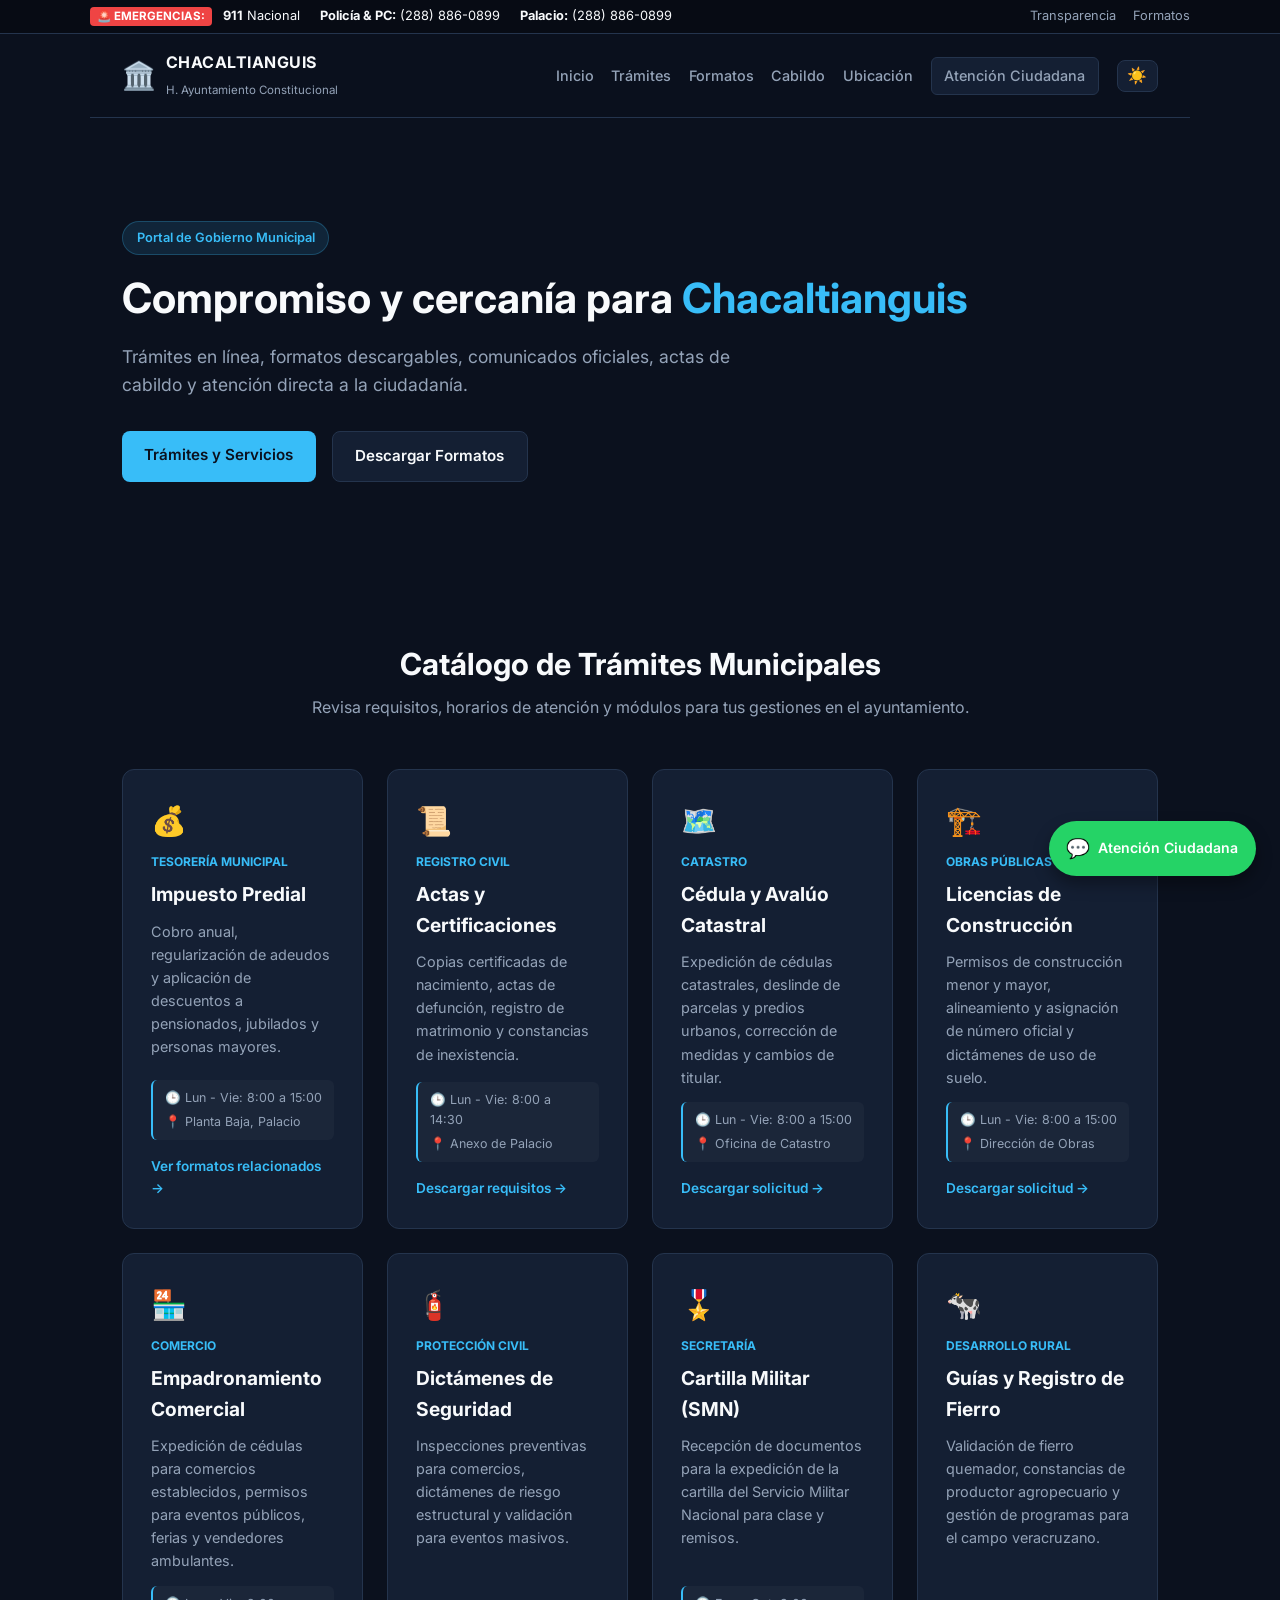
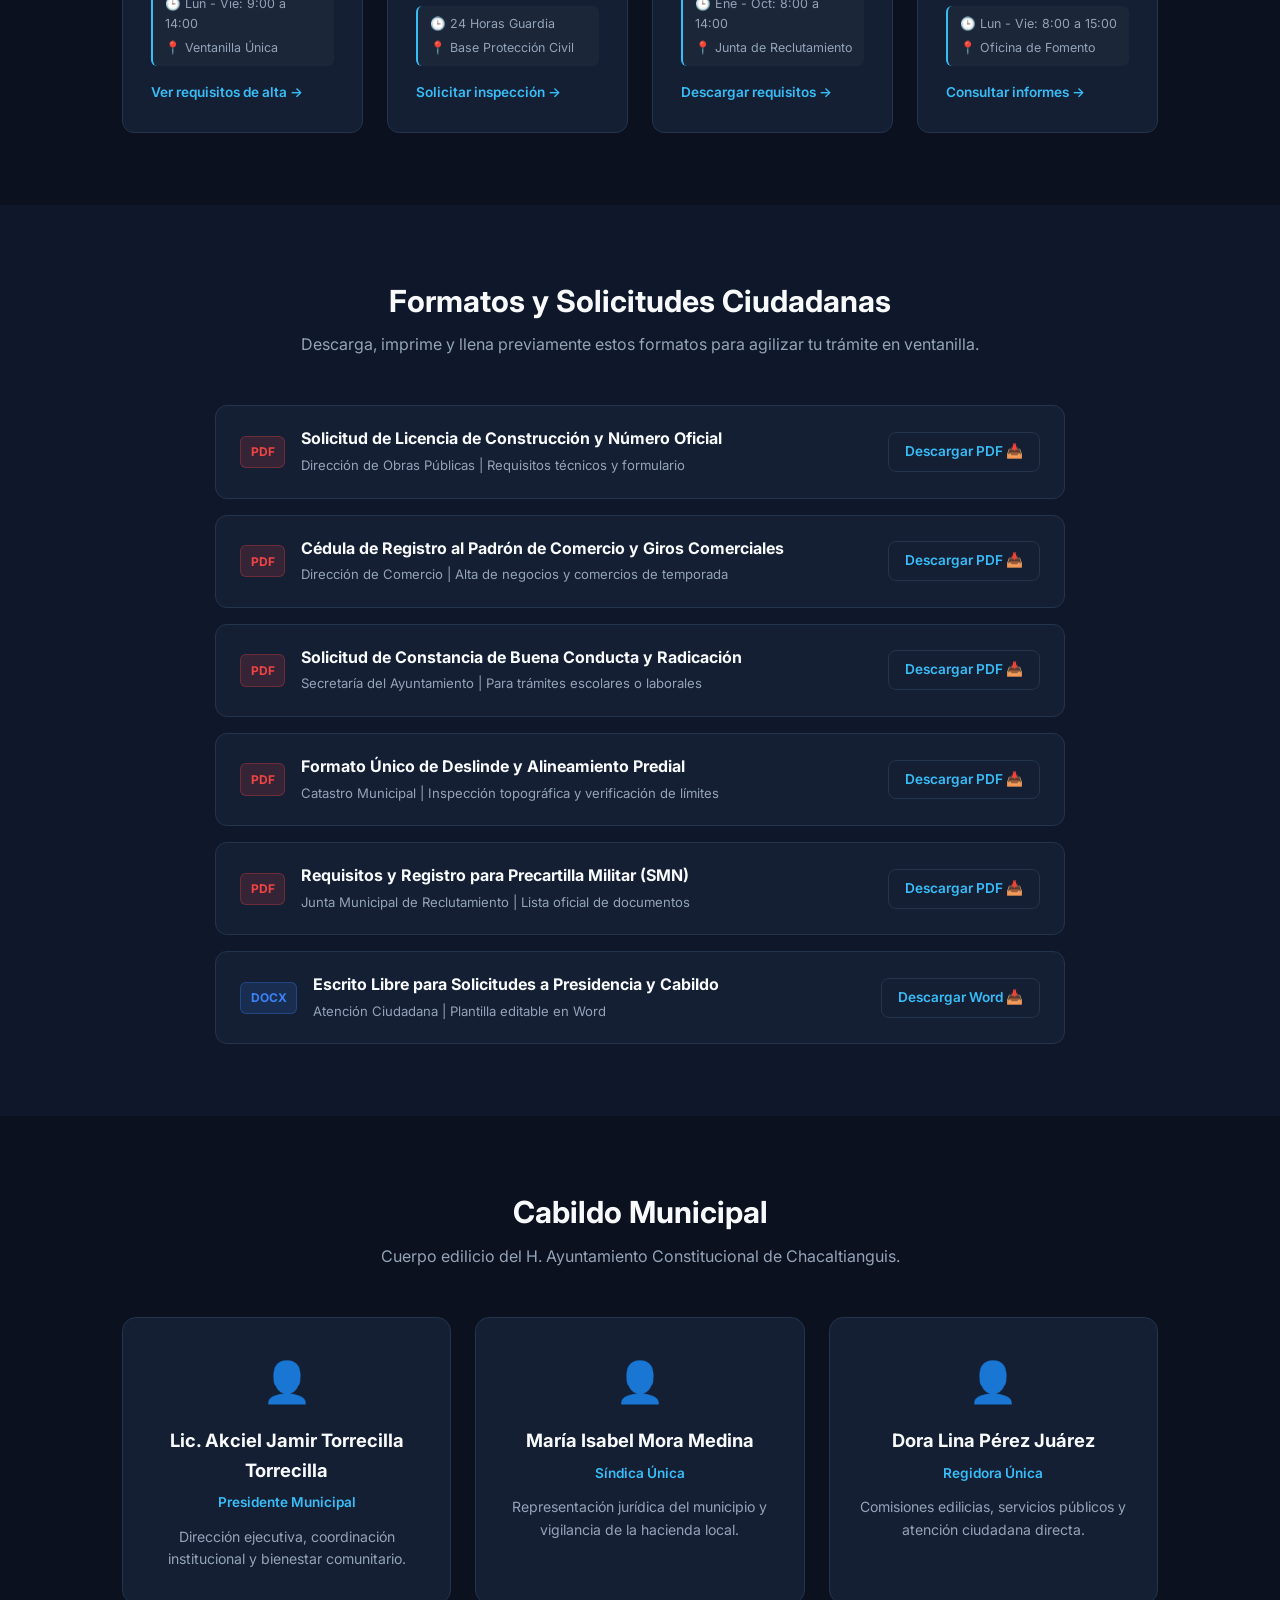
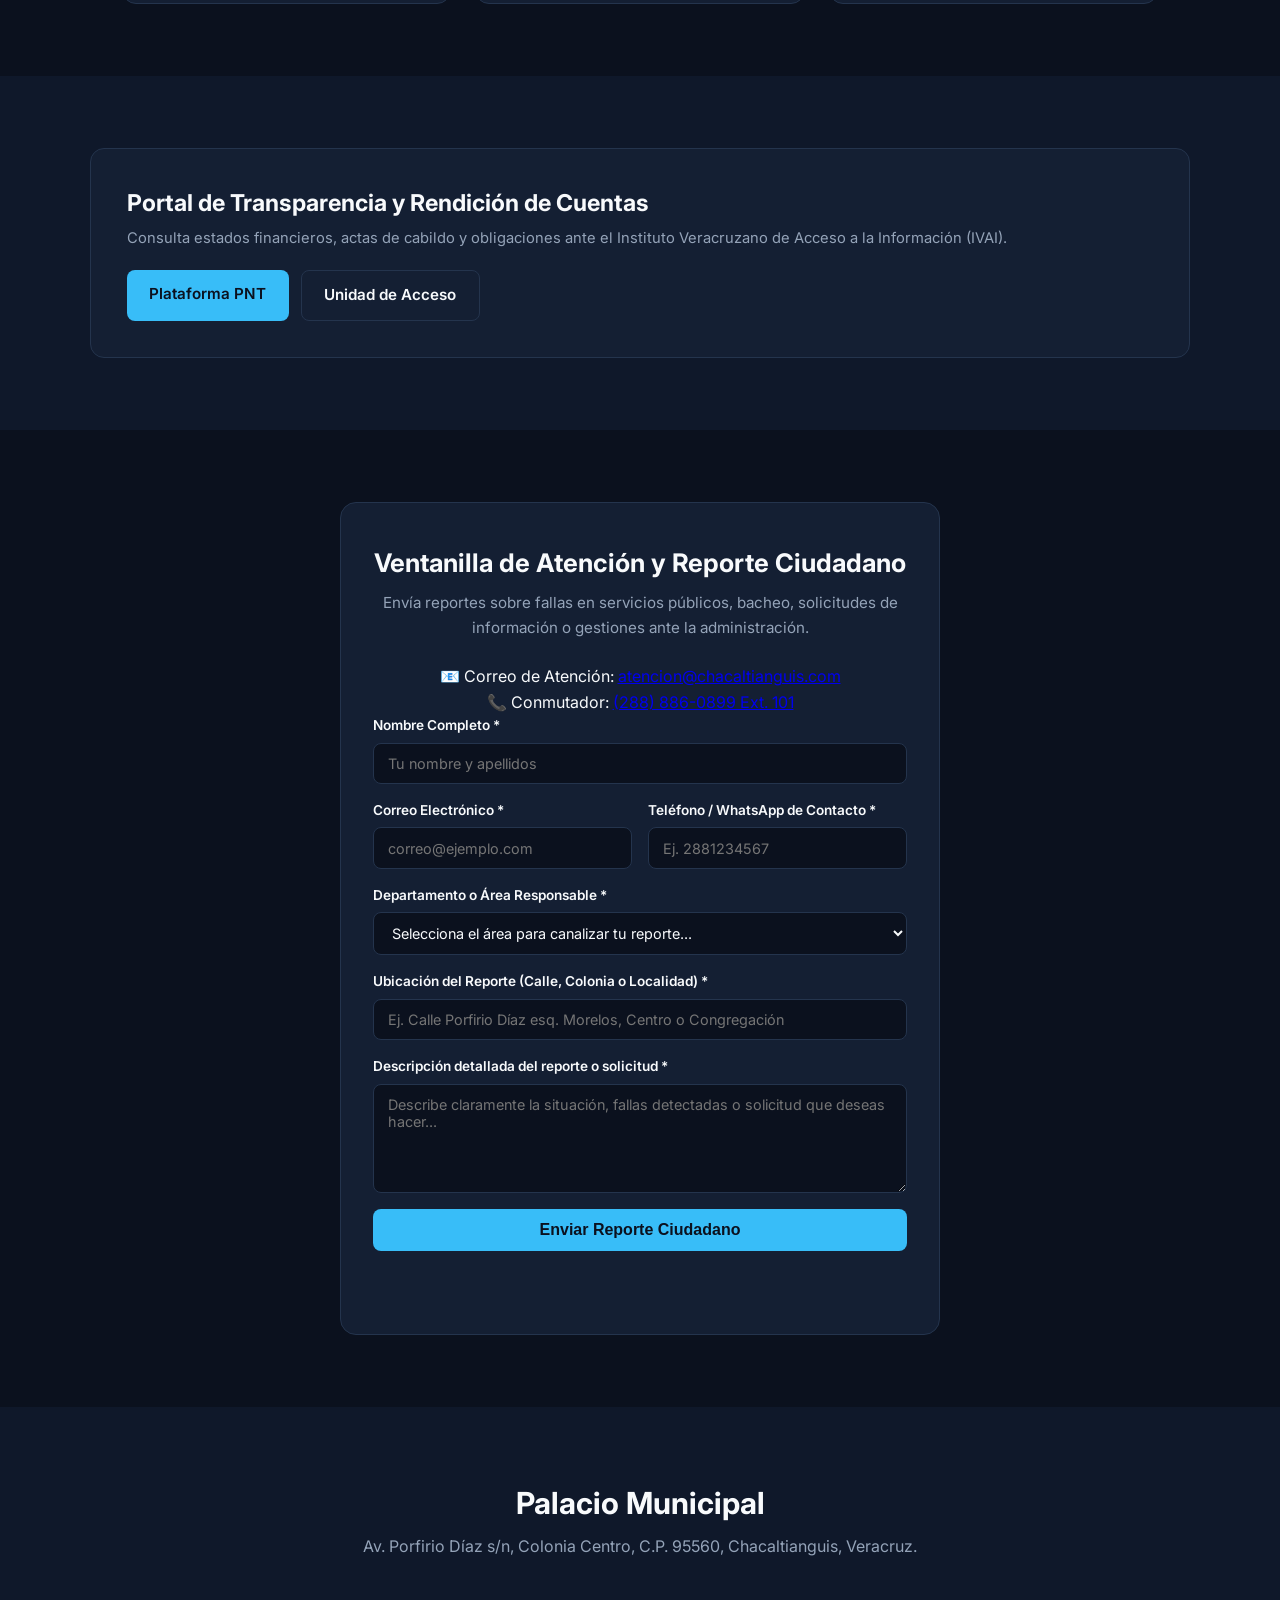
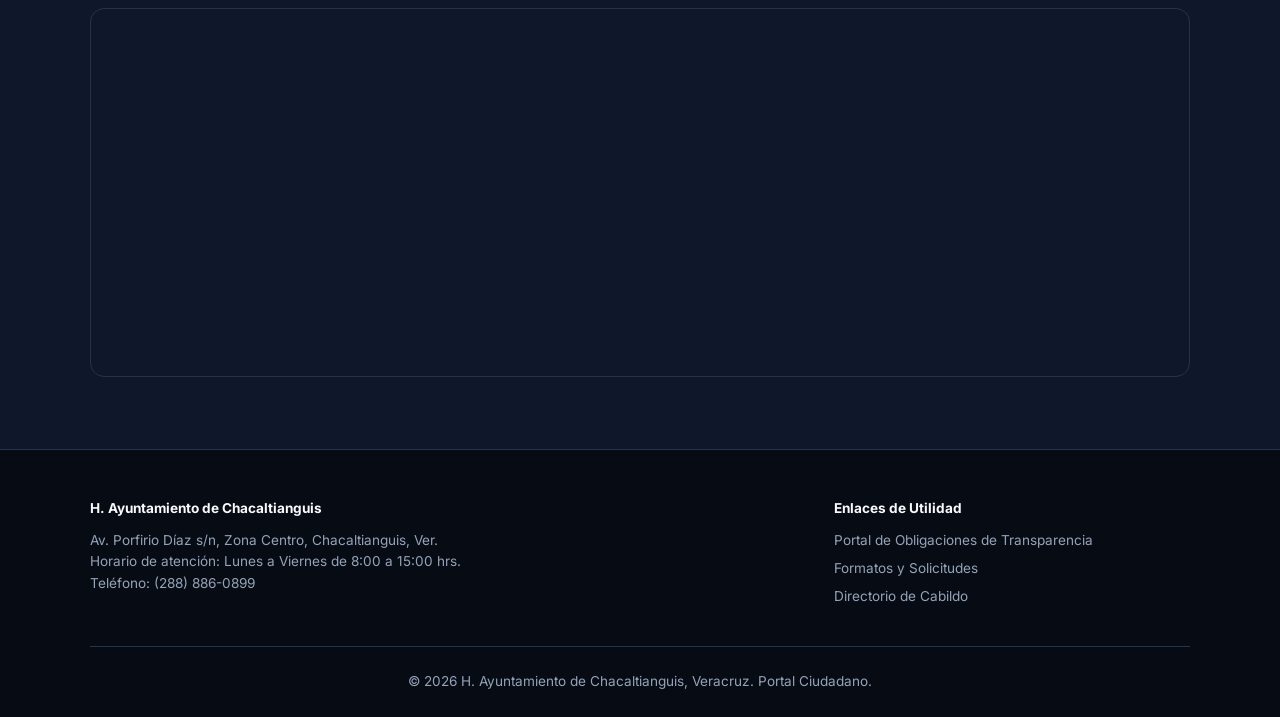
==== commit 26afdeca: "Update index.html" ====
--- a/index.html
+++ b/index.html
@@ -21,7 +21,7 @@
 </head>
 <body>
 
-  <!-- Cintillo de Emergencias y Accesos Rápidos -->
+  <!-- 1. Cintillo de Emergencias y Accesos Rápidos -->
   <div class="emergency-bar">
     <div class="emergency-content">
       <div class="emergency-phones">
@@ -37,7 +37,7 @@
     </div>
   </div>
 
-  <!-- Navegación Principal -->
+  <!-- 2. Navegación Principal -->
   <header class="navbar">
     <div class="logo">
       <span class="logo-shield">🏛️</span>
@@ -52,12 +52,12 @@
       <a href="#formatos">Formatos</a>
       <a href="#cabildo">Cabildo</a>
       <a href="#ubicacion">Ubicación</a>
-      <a href="#contacto" class="btn-nav">Atención</a>
+      <a href="#contacto" class="btn-nav">Atención Ciudadana</a>
       <button id="theme-toggle" class="theme-btn" aria-label="Cambiar tema">☀️</button>
     </nav>
   </header>
 
-  <!-- Hero / Presentación Principal -->
+  <!-- 3. Hero / Presentación Principal -->
   <section id="inicio" class="hero">
     <div class="hero-content">
       <span class="badge">Portal de Gobierno Municipal</span>
@@ -70,7 +70,7 @@
     </div>
   </section>
 
-  <!-- Catálogo Ampliado de Trámites y Servicios -->
+  <!-- 4. Catálogo Ampliado de Trámites y Servicios -->
   <section id="tramites" class="section">
     <div class="section-title">
       <h2>Catálogo de Trámites Municipales</h2>
@@ -78,7 +78,7 @@
     </div>
 
     <div class="grid-cards">
-      <!-- 1. Tesorería -->
+      <!-- Tesorería -->
       <article class="card">
         <div class="card-icon">💰</div>
         <div class="card-tag">Tesorería Municipal</div>
@@ -91,12 +91,12 @@
         <a href="#formatos" class="card-link">Ver formatos relacionados &rarr;</a>
       </article>
 
-      <!-- 2. Registro Civil -->
+      <!-- Registro Civil -->
       <article class="card">
         <div class="card-icon">📜</div>
         <div class="card-tag">Registro Civil</div>
         <h3>Actas y Certificaciones</h3>
-        <p>Copias certificadas de nacimiento, actas de defunción, registro de matrimonio y constancias de radicación.</p>
+        <p>Copias certificadas de nacimiento, actas de defunción, registro de matrimonio y constancias de inexistencia.</p>
         <div class="card-meta">
           <span>🕒 Lun - Vie: 8:00 a 14:30</span>
           <span>📍 Anexo de Palacio</span>
@@ -104,7 +104,7 @@
         <a href="#formatos" class="card-link">Descargar requisitos &rarr;</a>
       </article>
 
-      <!-- 3. Catastro Municipal -->
+      <!-- Catastro -->
       <article class="card">
         <div class="card-icon">🗺️</div>
         <div class="card-tag">Catastro</div>
@@ -117,7 +117,7 @@
         <a href="#formatos" class="card-link">Descargar solicitud &rarr;</a>
       </article>
 
-      <!-- 4. Obras Públicas -->
+      <!-- Obras Públicas -->
       <article class="card">
         <div class="card-icon">🏗️</div>
         <div class="card-tag">Obras Públicas</div>
@@ -130,7 +130,7 @@
         <a href="#formatos" class="card-link">Descargar solicitud &rarr;</a>
       </article>
 
-      <!-- 5. Comercio -->
+      <!-- Comercio -->
       <article class="card">
         <div class="card-icon">🏪</div>
         <div class="card-tag">Comercio</div>
@@ -143,7 +143,7 @@
         <a href="#formatos" class="card-link">Ver requisitos de alta &rarr;</a>
       </article>
 
-      <!-- 6. Protección Civil -->
+      <!-- Protección Civil -->
       <article class="card">
         <div class="card-icon">🧯</div>
         <div class="card-tag">Protección Civil</div>
@@ -156,7 +156,7 @@
         <a href="#contacto" class="card-link">Solicitar inspección &rarr;</a>
       </article>
 
-      <!-- 7. Secretaría del Ayuntamiento -->
+      <!-- Secretaría del Ayuntamiento -->
       <article class="card">
         <div class="card-icon">🎖️</div>
         <div class="card-tag">Secretaría</div>
@@ -169,7 +169,7 @@
         <a href="#formatos" class="card-link">Descargar requisitos &rarr;</a>
       </article>
 
-      <!-- 8. Fomento Agropecuario -->
+      <!-- Fomento Agropecuario -->
       <article class="card">
         <div class="card-icon">🐄</div>
         <div class="card-tag">Desarrollo Rural</div>
@@ -184,7 +184,7 @@
     </div>
   </section>
 
-  <!-- Repositorio de Formatos y Solicitudes Descargables -->
+  <!-- 5. Repositorio de Formatos y Solicitudes Descargables -->
   <section id="formatos" class="section bg-alt">
     <div class="section-title">
       <h2>Formatos y Solicitudes Ciudadanas</h2>
@@ -272,7 +272,7 @@
     </div>
   </section>
 
-  <!-- Cabildo Municipal -->
+  <!-- 6. Cabildo Municipal -->
   <section id="cabildo" class="section">
     <div class="section-title">
       <h2>Cabildo Municipal</h2>
@@ -302,7 +302,7 @@
     </div>
   </section>
 
-  <!-- Banner de Transparencia -->
+  <!-- 7. Banner de Transparencia -->
   <section id="transparencia" class="section bg-alt">
     <div class="transparency-banner">
       <div>
@@ -316,21 +316,127 @@
     </div>
   </section>
 
-  <!-- Formulario de Atención Ciudadana -->
+  <!-- 8. Sección Completa: Contacto y Ventanilla de Atención Ciudadana -->
   <section id="contacto" class="section">
     <div class="contact-box">
       <h2>Ventanilla de Atención y Reporte Ciudadano</h2>
-      <p>Envía reportes sobre alumbrado público, bacheo, agua potable o solicitudes ciudadanas.</p>
-
+      <p>Envía reportes sobre fallas en servicios públicos, bacheo, solicitudes de información o gestiones ante la administración.</p>
+
+      <!-- Canales directos de contacto -->
+      <div class="direct-contact-bar">
+        <div class="direct-item">
+          <span>📧 Correo de Atención:</span>
+          <a href="mailto:atencion@chacaltianguis.com">atencion@chacaltianguis.com</a>
+        </div>
+        <div class="direct-item">
+          <span>📞 Conmutador:</span>
+          <a href="tel:2888860899">(288) 886-0899 Ext. 101</a>
+        </div>
+      </div>
+
+      <!-- Formulario Funcional Completo -->
       <form id="contact-form" action="https://formspree.io/f/TU_ID_DE_FORMSPREE" method="POST" class="contact-form">
+        
         <div class="form-group">
-          <label for="name">Nombre Completo</label>
+          <label for="name">Nombre Completo *</label>
           <input type="text" id="name" name="name" placeholder="Tu nombre y apellidos" required autocomplete="name" />
         </div>
 
         <div class="form-grid-2">
           <div class="form-group">
-            <label for="email">Correo Electrónico</label>
+            <label for="email">Correo Electrónico *</label>
             <input type="email" id="email" name="email" placeholder="correo@ejemplo.com" required autocomplete="email" />
           </div>
-          <div class="
+          <div class="form-group">
+            <label for="phone">Teléfono / WhatsApp de Contacto *</label>
+            <input type="tel" id="phone" name="phone" placeholder="Ej. 2881234567" required autocomplete="tel" />
+          </div>
+        </div>
+
+        <div class="form-group">
+          <label for="area">Departamento o Área Responsable *</label>
+          <select id="area" name="area" class="form-select" required>
+            <option value="" disabled selected>Selecciona el área para canalizar tu reporte...</option>
+            <option value="Servicios Publicos - Alumbrado y Basura">Servicios Públicos (Lámparas fundidas, recolección de basura, limpia)</option>
+            <option value="Obras Publicas y Bacheo">Obras Públicas (Bacheo, caminos, banquetas y alcantarillado)</option>
+            <option value="Agua Potable y Drenaje">Agua Potable y Drenaje (Fugas de agua, desazolve y suministro)</option>
+            <option value="Seguridad y Proteccion Civil">Seguridad Pública y Protección Civil (Inspecciones y auxilio)</option>
+            <option value="DIF y Desarrollo Social">DIF Municipal y Programas Sociales (Asistencia y apoyos)</option>
+            <option value="Comercio y Mercados">Comercio y Mercados (Trámites y quejas comerciales)</option>
+            <option value="Presidencia y Atencion Ciudadana">Presidencia / Secretaría (Audiencia y gestiones generales)</option>
+          </select>
+        </div>
+
+        <div class="form-group">
+          <label for="location">Ubicación del Reporte (Calle, Colonia o Localidad) *</label>
+          <input type="text" id="location" name="location" placeholder="Ej. Calle Porfirio Díaz esq. Morelos, Centro o Congregación" required />
+        </div>
+
+        <div class="form-group">
+          <label for="message">Descripción detallada del reporte o solicitud *</label>
+          <textarea id="message" name="message" rows="5" placeholder="Describe claramente la situación, fallas detectadas o solicitud que deseas hacer..." required></textarea>
+        </div>
+
+        <button type="submit" id="form-submit-btn" class="btn btn-primary btn-block">Enviar Reporte Ciudadano</button>
+        <div id="form-status" class="form-status" role="alert"></div>
+      </form>
+    </div>
+  </section>
+
+  <!-- 9. Ubicación y Google Maps -->
+  <section id="ubicacion" class="section bg-alt">
+    <div class="section-title">
+      <h2>Palacio Municipal</h2>
+      <p>Av. Porfirio Díaz s/n, Colonia Centro, C.P. 95560, Chacaltianguis, Veracruz.</p>
+    </div>
+    <div class="map-container">
+      <iframe 
+        title="Ubicación Palacio Municipal Chacaltianguis"
+        src="https://maps.google.com/maps?q=Palacio+Municipal+Chacaltianguis+Veracruz&t=&z=15&ie=UTF8&iwloc=&output=embed" 
+        width="100%" 
+        height="360" 
+        style="border:0; border-radius: 14px;" 
+        allowfullscreen="" 
+        loading="lazy" 
+        referrerpolicy="no-referrer-when-downgrade">
+      </iframe>
+    </div>
+  </section>
+
+  <!-- 10. Pie de Página Institucional -->
+  <footer>
+    <div class="footer-content">
+      <div>
+        <h4>H. Ayuntamiento de Chacaltianguis</h4>
+        <p>Av. Porfirio Díaz s/n, Zona Centro, Chacaltianguis, Ver.</p>
+        <p>Horario de atención: Lunes a Viernes de 8:00 a 15:00 hrs.</p>
+        <p>Teléfono: (288) 886-0899</p>
+      </div>
+      <div>
+        <h4>Enlaces de Utilidad</h4>
+        <ul class="footer-links">
+          <li><a href="#transparencia">Portal de Obligaciones de Transparencia</a></li>
+          <li><a href="#formatos">Formatos y Solicitudes</a></li>
+          <li><a href="#cabildo">Directorio de Cabildo</a></li>
+        </ul>
+      </div>
+    </div>
+    <div class="footer-bottom">
+      <p>&copy; 2026 H. Ayuntamiento de Chacaltianguis, Veracruz. Portal Ciudadano.</p>
+    </div>
+  </footer>
+
+  <!-- 11. Botón Flotante de WhatsApp -->
+  <a 
+    href="https://wa.me/522888860899?text=Hola,%20quisiera%20hacer%20una%20consulta%20al%20Ayuntamiento%20de%20Chacaltianguis" 
+    class="whatsapp-float" 
+    target="_blank" 
+    rel="noopener noreferrer" 
+    aria-label="Atención por WhatsApp">
+    <span class="wa-icon">💬</span>
+    <span class="wa-text">Atención Ciudadana</span>
+  </a>
+
+  <script src="script.js"></script>
+</body>
+</html>
--- a/style.css
+++ b/style.css
@@ -1,4 +1,4 @@
-/* Paleta base (Modo Oscuro Institucional) */
+/* Paleta Institucional: Modo Oscuro por defecto */
 :root {
   --bg-color: #0b111e;
   --bg-card: #141f33;
@@ -92,7 +92,7 @@
   margin-left: 0.8rem;
 }
 
-/* Barra de navegación */
+/* Barra de Navegación */
 .navbar {
   display: flex;
   justify-content: space-between;
@@ -118,7 +118,9 @@
   gap: 0.6rem;
 }
 
-.logo-shield { font-size: 1.7rem; }
+.logo-shield {
+  font-size: 1.7rem;
+}
 
 .logo-text strong {
   display: block;
@@ -145,7 +147,9 @@
   transition: color 0.2s ease;
 }
 
-.navbar a:hover { color: var(--text-main); }
+.navbar a:hover {
+  color: var(--text-main);
+}
 
 .btn-nav {
   padding: 0.4rem 0.8rem;
@@ -161,6 +165,12 @@
   padding: 0.35rem 0.6rem;
   border-radius: 8px;
   cursor: pointer;
+  font-size: 1rem;
+  transition: border-color 0.2s ease;
+}
+
+.theme-btn:hover {
+  border-color: var(--primary);
 }
 
 /* Hero */
@@ -192,7 +202,9 @@
   margin-bottom: 1.2rem;
 }
 
-.highlight { color: var(--primary); }
+.highlight {
+  color: var(--primary);
+}
 
 .subtitle {
   color: var(--text-muted);
@@ -223,9 +235,13 @@
   color: #0b111e;
 }
 
-body.light-mode .btn-primary { color: #ffffff; }
-
-.btn-primary:hover { background: var(--primary-hover); }
+body.light-mode .btn-primary {
+  color: #ffffff;
+}
+
+.btn-primary:hover {
+  background: var(--primary-hover);
+}
 
 .btn-secondary {
   background: var(--bg-card);
@@ -233,9 +249,11 @@
   border: 1px solid var(--border);
 }
 
-.btn-secondary:hover { border-color: var(--primary); }
-
-/* Secciones */
+.btn-secondary:hover {
+  border-color: var(--primary);
+}
+
+/* Secciones Generales */
 .section {
   max-width: 1100px;
   margin: 0 auto;
@@ -257,7 +275,9 @@
   margin-bottom: 0.4rem;
 }
 
-.section-title p { color: var(--text-muted); }
+.section-title p {
+  color: var(--text-muted);
+}
 
 /* Tarjetas de Trámites */
 .grid-cards {
@@ -273,9 +293,18 @@
   border-radius: 12px;
   display: flex;
   flex-direction: column;
-}
-
-.card-icon { font-size: 1.8rem; margin-bottom: 0.5rem; }
+  transition: transform 0.2s ease, border-color 0.2s ease;
+}
+
+.card:hover {
+  transform: translateY(-4px);
+  border-color: var(--primary);
+}
+
+.card-icon {
+  font-size: 1.8rem;
+  margin-bottom: 0.5rem;
+}
 
 .card-tag {
   font-size: 0.75rem;
@@ -285,13 +314,33 @@
   margin-bottom: 0.5rem;
 }
 
-.card h3 { font-size: 1.2rem; margin-bottom: 0.6rem; }
+.card h3 {
+  font-size: 1.2rem;
+  margin-bottom: 0.6rem;
+}
 
 .card p {
   color: var(--text-muted);
   font-size: 0.9rem;
   flex-grow: 1;
-  margin-bottom: 1.25rem;
+  margin-bottom: 0.85rem;
+}
+
+.card-meta {
+  display: flex;
+  flex-direction: column;
+  gap: 0.25rem;
+  font-size: 0.78rem;
+  color: var(--text-muted);
+  margin-bottom: 1rem;
+  padding: 0.5rem 0.75rem;
+  background: rgba(255, 255, 255, 0.03);
+  border-radius: 6px;
+  border-left: 2px solid var(--primary);
+}
+
+body.light-mode .card-meta {
+  background: rgba(0, 0, 0, 0.03);
 }
 
 .card-link {
@@ -301,47 +350,7 @@
   font-size: 0.85rem;
 }
 
-/* Cabildo */
-.cabildo-grid {
-  max-width: 1100px;
-  margin: 0 auto;
-  display: grid;
-  grid-template-columns: repeat(auto-fit, minmax(280px, 1fr));
-  gap: 1.5rem;
-}
-
-.cabildo-card {
-  background: var(--bg-card);
-  border: 1px solid var(--border);
-  padding: 2rem 1.5rem;
-  border-radius: 14px;
-  text-align: center;
-}
-
-.avatar-ph {
-  font-size: 2.5rem;
-  margin-bottom: 0.75rem;
-}
-
-.cabildo-card h3 {
-  font-size: 1.15rem;
-  margin-bottom: 0.25rem;
-}
-
-.cargo {
-  display: inline-block;
-  color: var(--primary);
-  font-weight: 600;
-  font-size: 0.85rem;
-  margin-bottom: 0.75rem;
-}
-
-.cabildo-card p {
-  color: var(--text-muted);
-  font-size: 0.88rem;
-}
-
-/* Gaceta / Documentos PDF */
+/* Lista de Formatos Descargables */
 .doc-list {
   display: flex;
   flex-direction: column;
@@ -368,17 +377,38 @@
 }
 
 .doc-badge {
-  background: rgba(239, 68, 68, 0.15);
-  color: #ef4444;
   padding: 0.35rem 0.6rem;
   border-radius: 6px;
   font-weight: 700;
   font-size: 0.75rem;
+}
+
+.badge-pdf {
+  background: rgba(239, 68, 68, 0.15);
+  color: #ef4444;
   border: 1px solid rgba(239, 68, 68, 0.3);
 }
 
-.doc-info strong { display: block; font-size: 1rem; }
-.doc-info small { color: var(--text-muted); font-size: 0.82rem; }
+.badge-doc {
+  background: rgba(59, 130, 246, 0.15);
+  color: #3b82f6;
+  border: 1px solid rgba(59, 130, 246, 0.3);
+}
+
+.doc-info strong {
+  display: block;
+  font-size: 1rem;
+}
+
+.doc-info small {
+  color: var(--text-muted);
+  font-size: 0.82rem;
+}
+
+.doc-actions {
+  display: flex;
+  align-items: center;
+}
 
 .btn-download {
   background: transparent;
@@ -398,6 +428,46 @@
   color: #0b111e;
 }
 
+/* Cabildo */
+.cabildo-grid {
+  max-width: 1100px;
+  margin: 0 auto;
+  display: grid;
+  grid-template-columns: repeat(auto-fit, minmax(280px, 1fr));
+  gap: 1.5rem;
+}
+
+.cabildo-card {
+  background: var(--bg-card);
+  border: 1px solid var(--border);
+  padding: 2rem 1.5rem;
+  border-radius: 14px;
+  text-align: center;
+}
+
+.avatar-ph {
+  font-size: 2.5rem;
+  margin-bottom: 0.75rem;
+}
+
+.cabildo-card h3 {
+  font-size: 1.15rem;
+  margin-bottom: 0.25rem;
+}
+
+.cargo {
+  display: inline-block;
+  color: var(--primary);
+  font-weight: 600;
+  font-size: 0.85rem;
+  margin-bottom: 0.75rem;
+}
+
+.cabildo-card p {
+  color: var(--text-muted);
+  font-size: 0.88rem;
+}
+
 /* Banner de Transparencia */
 .transparency-banner {
   max-width: 1100px;
@@ -413,9 +483,20 @@
   gap: 1.25rem;
 }
 
-.transparency-banner h2 { font-size: 1.45rem; margin-bottom: 0.3rem; }
-.transparency-banner p { color: var(--text-muted); font-size: 0.92rem; }
-.transparency-actions { display: flex; gap: 0.75rem; }
+.transparency-banner h2 {
+  font-size: 1.45rem;
+  margin-bottom: 0.3rem;
+}
+
+.transparency-banner p {
+  color: var(--text-muted);
+  font-size: 0.92rem;
+}
+
+.transparency-actions {
+  display: flex;
+  gap: 0.75rem;
+}
 
 /* Formulario */
 .contact-box {
@@ -428,8 +509,16 @@
   text-align: center;
 }
 
-.contact-box h2 { font-size: 1.6rem; margin-bottom: 0.5rem; }
-.contact-box p { color: var(--text-muted); font-size: 0.95rem; margin-bottom: 1.5rem; }
+.contact-box h2 {
+  font-size: 1.6rem;
+  margin-bottom: 0.5rem;
+}
+
+.contact-box p {
+  color: var(--text-muted);
+  font-size: 0.95rem;
+  margin-bottom: 1.5rem;
+}
 
 .contact-form {
   text-align: left;
@@ -490,8 +579,13 @@
   margin-top: 0.5rem;
 }
 
-.form-status.success { color: var(--accent); }
-.form-status.error { color: var(--emergency); }
+.form-status.success {
+  color: var(--accent);
+}
+
+.form-status.error {
+  color: var(--emergency);
+}
 
 /* Mapa */
 .map-container {
@@ -511,7 +605,9 @@
   padding: 3rem 2rem 1.5rem;
 }
 
-body.light-mode footer { background-color: #e2e8f0; }
+body.light-mode footer {
+  background-color: #e2e8f0;
+}
 
 .footer-content {
   max-width: 1100px;
@@ -522,11 +618,27 @@
   margin-bottom: 2rem;
 }
 
-.footer-content h4 { color: var(--text-main); margin-bottom: 0.6rem; }
-.footer-links { list-style: none; }
-.footer-links li { margin-bottom: 0.4rem; }
-.footer-links a { color: inherit; text-decoration: none; }
-.footer-links a:hover { color: var(--primary); }
+.footer-content h4 {
+  color: var(--text-main);
+  margin-bottom: 0.6rem;
+}
+
+.footer-links {
+  list-style: none;
+}
+
+.footer-links li {
+  margin-bottom: 0.4rem;
+}
+
+.footer-links a {
+  color: inherit;
+  text-decoration: none;
+}
+
+.footer-links a:hover {
+  color: var(--primary);
+}
 
 .footer-bottom {
   max-width: 1100px;
@@ -550,3 +662,31 @@
   font-size: 0.88rem;
   display: flex;
   align-items: center;
+  gap: 0.5rem;
+  box-shadow: 0 8px 16px rgba(0, 0, 0, 0.35);
+  z-index: 100;
+  transition: transform 0.2s ease, box-shadow 0.2s ease;
+}
+
+.whatsapp-float:hover {
+  transform: translateY(-3px);
+  box-shadow: 0 12px 20px rgba(37, 211, 102, 0.4);
+}
+
+.wa-icon {
+  font-size: 1.2rem;
+}
+
+/* Media Queries */
+@media (max-width: 768px) {
+  .hero h1 { font-size: 2rem; }
+  .navbar nav { gap: 0.5rem; }
+  .emergency-content { flex-direction: column; text-align: center; }
+  .form-grid-2 { grid-template-columns: 1fr; }
+  .footer-content { grid-template-columns: 1fr; }
+  .doc-item { flex-direction: column; align-items: flex-start; }
+  .doc-actions { width: 100%; margin-top: 0.75rem; }
+  .btn-download { width: 100%; text-align: center; }
+  .wa-text { display: none; }
+  .whatsapp-float { padding: 0.85rem; border-radius: 50%; }
+}
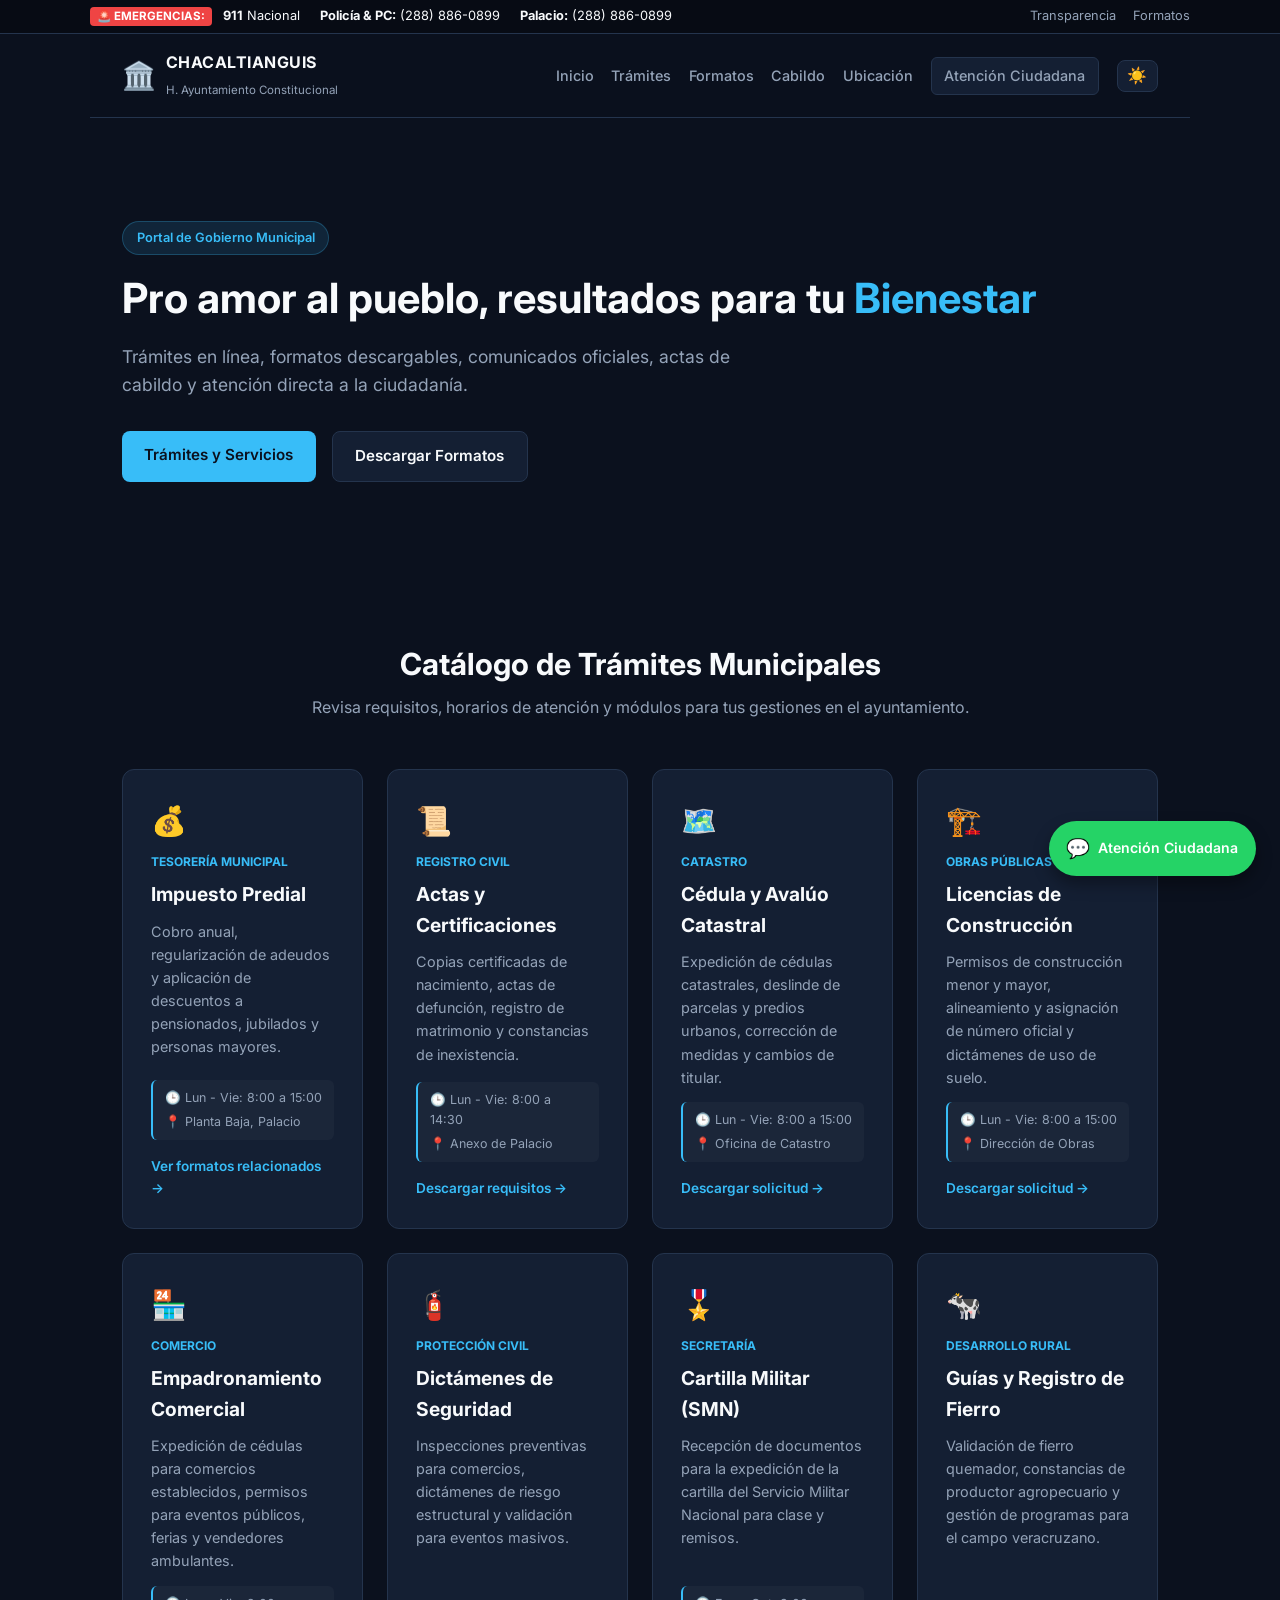
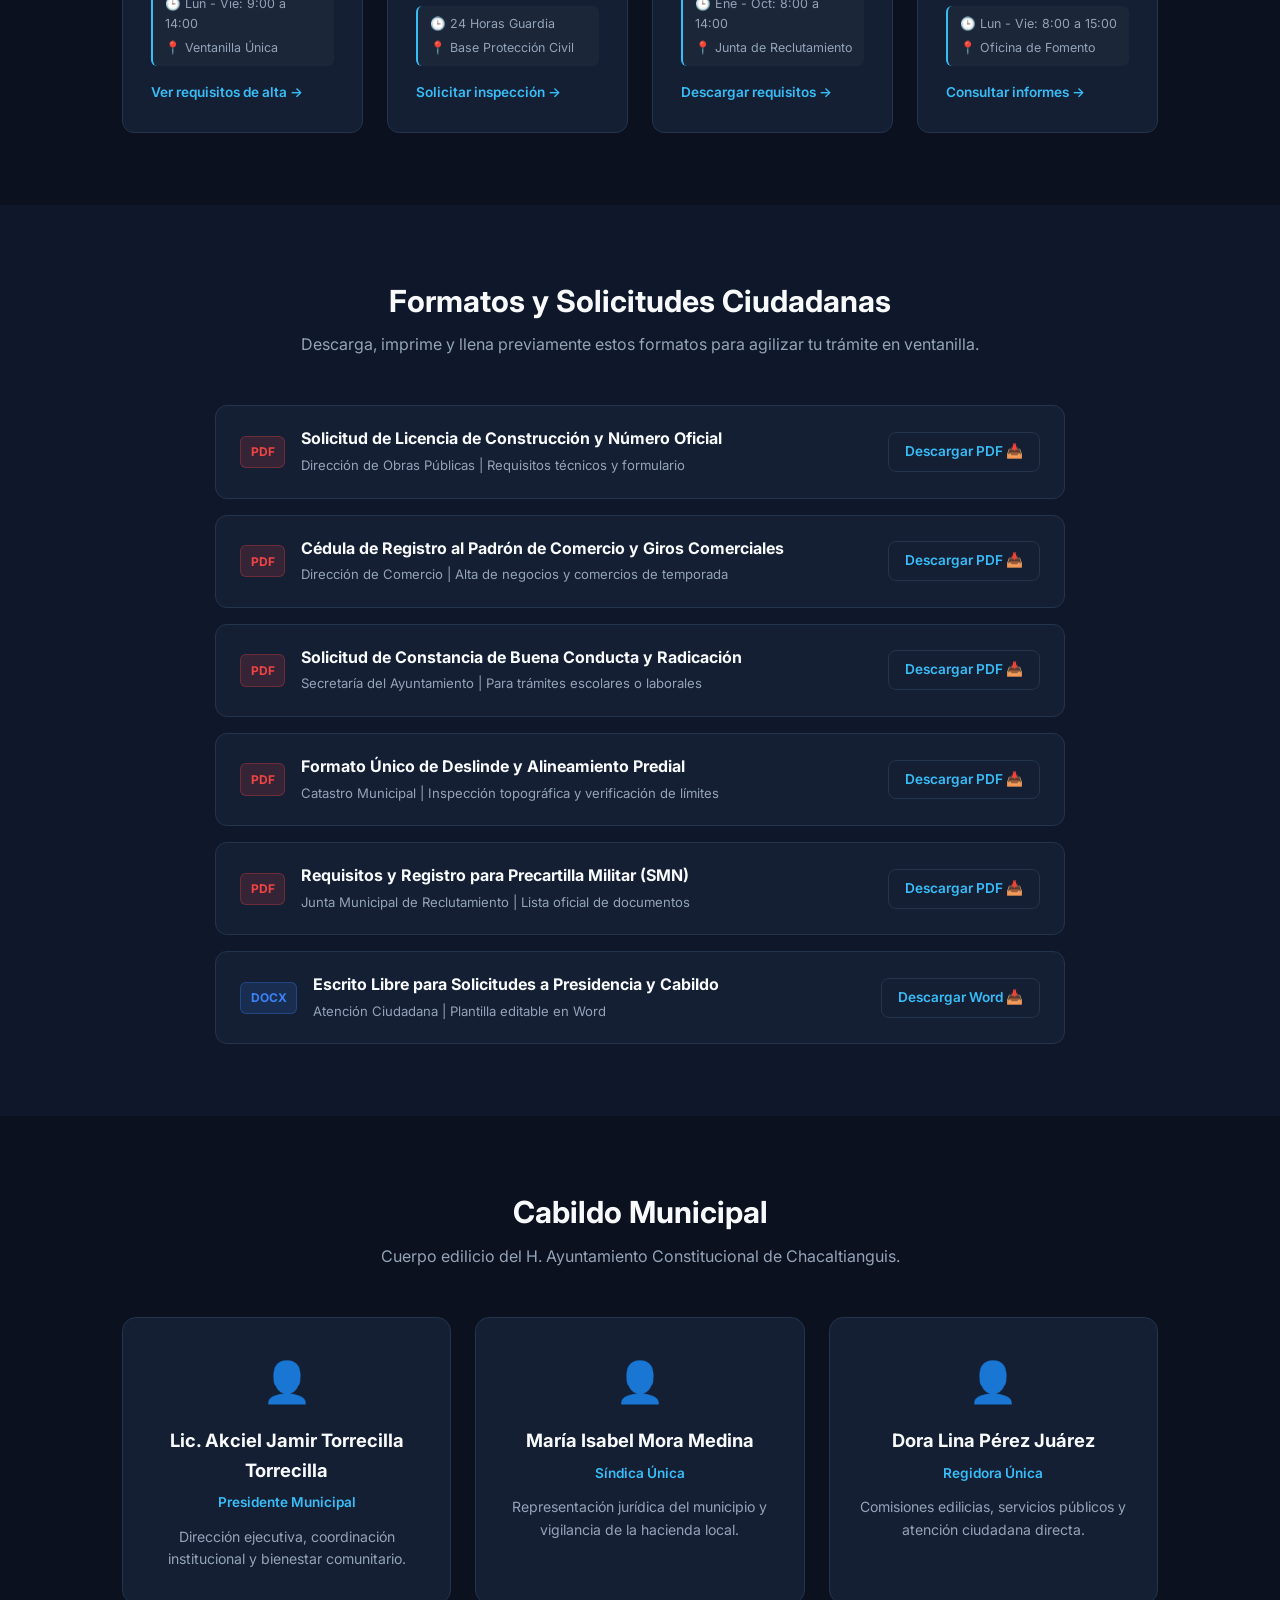
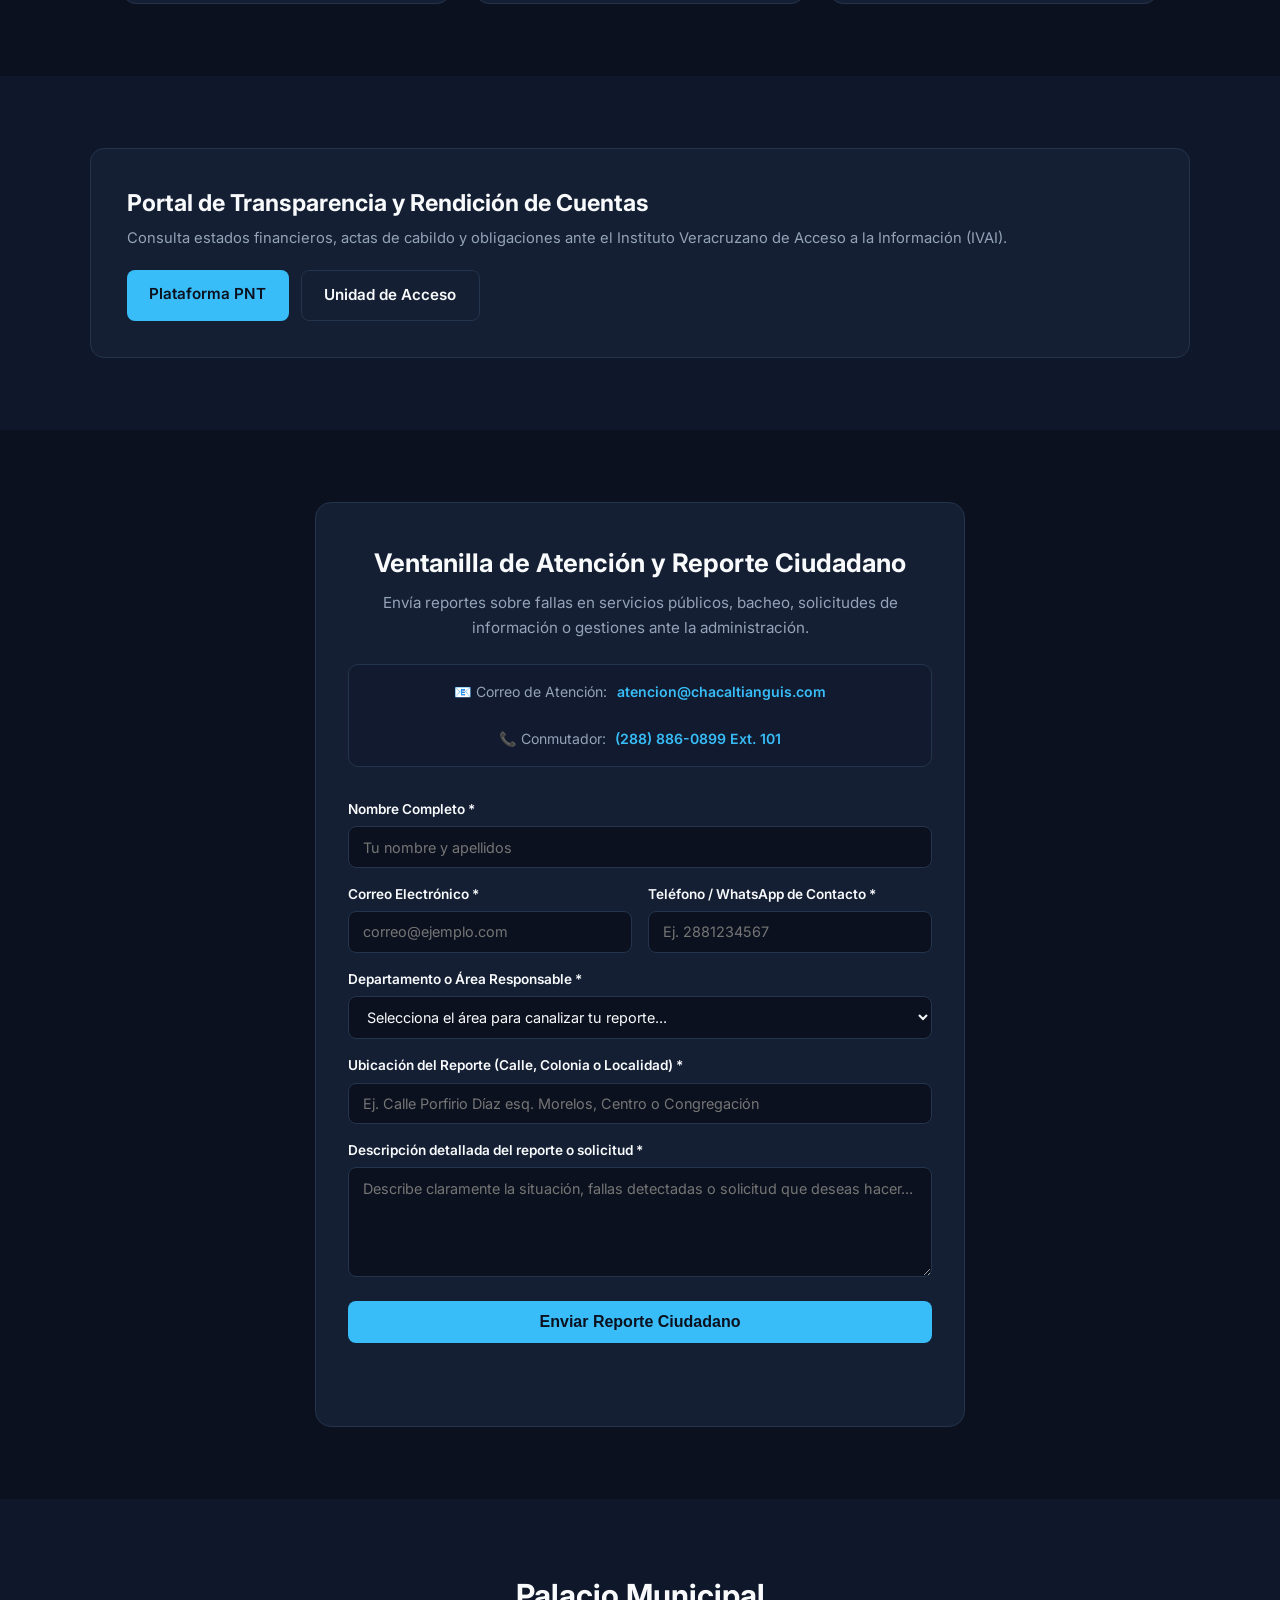
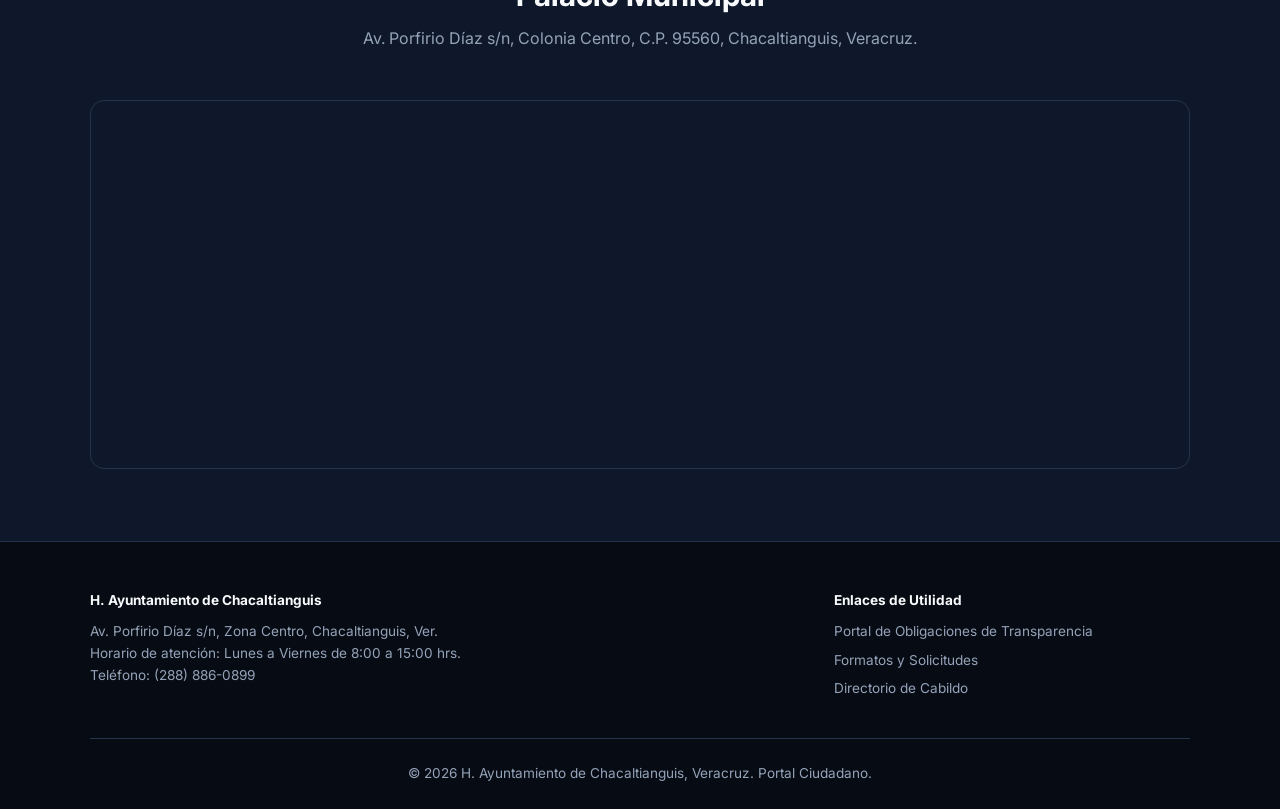
==== commit 813bb38d: "Update index.html" ====
--- a/index.html
+++ b/index.html
@@ -61,7 +61,7 @@
   <section id="inicio" class="hero">
     <div class="hero-content">
       <span class="badge">Portal de Gobierno Municipal</span>
-      <h1>Compromiso y cercanía para <span class="highlight">Chacaltianguis</span></h1>
+      <h1>Pro amor al pueblo, resultados para tu <span class="highlight">Bienestar</span></h1>
       <p class="subtitle">Trámites en línea, formatos descargables, comunicados oficiales, actas de cabildo y atención directa a la ciudadanía.</p>
       <div class="hero-actions">
         <a href="#tramites" class="btn btn-primary">Trámites y Servicios</a>
--- a/style.css
+++ b/style.css
@@ -12,7 +12,7 @@
   --accent: #10b981;
 }
 
-/* Modo Claro Institucional */
+/* Paleta Institucional: Modo Claro */
 body.light-mode {
   --bg-color: #f8fafc;
   --bg-card: #ffffff;
@@ -44,7 +44,7 @@
   transition: background-color 0.3s ease, color 0.3s ease;
 }
 
-/* Cintillo de Emergencias */
+/* 1. Cintillo Superior de Emergencias */
 .emergency-bar {
   background-color: #070b14;
   border-bottom: 1px solid var(--border);
@@ -92,7 +92,11 @@
   margin-left: 0.8rem;
 }
 
-/* Barra de Navegación */
+.top-shortcuts a:hover {
+  color: var(--primary);
+}
+
+/* 2. Barra de Navegación */
 .navbar {
   display: flex;
   justify-content: space-between;
@@ -173,7 +177,7 @@
   border-color: var(--primary);
 }
 
-/* Hero */
+/* 3. Hero / Encabezado */
 .hero {
   max-width: 1100px;
   margin: 0 auto;
@@ -218,7 +222,7 @@
   gap: 1rem;
 }
 
-/* Botones */
+/* Botones Comunes */
 .btn {
   display: inline-block;
   padding: 0.75rem 1.4rem;
@@ -253,7 +257,7 @@
   border-color: var(--primary);
 }
 
-/* Secciones Generales */
+/* 4. Estructura de Secciones */
 .section {
   max-width: 1100px;
   margin: 0 auto;
@@ -279,7 +283,7 @@
   color: var(--text-muted);
 }
 
-/* Tarjetas de Trámites */
+/* 5. Catálogo de Trámites */
 .grid-cards {
   display: grid;
   grid-template-columns: repeat(auto-fit, minmax(240px, 1fr));
@@ -350,7 +354,7 @@
   font-size: 0.85rem;
 }
 
-/* Lista de Formatos Descargables */
+/* 6. Formatos y Documentos Descargables */
 .doc-list {
   display: flex;
   flex-direction: column;
@@ -428,7 +432,7 @@
   color: #0b111e;
 }
 
-/* Cabildo */
+/* 7. Cabildo Municipal */
 .cabildo-grid {
   max-width: 1100px;
   margin: 0 auto;
@@ -468,7 +472,7 @@
   font-size: 0.88rem;
 }
 
-/* Banner de Transparencia */
+/* 8. Transparencia */
 .transparency-banner {
   max-width: 1100px;
   margin: 0 auto;
@@ -498,9 +502,9 @@
   gap: 0.75rem;
 }
 
-/* Formulario */
+/* 9. Ventanilla de Atención Ciudadana */
 .contact-box {
-  max-width: 600px;
+  max-width: 650px;
   margin: 0 auto;
   background: var(--bg-card);
   border: 1px solid var(--border);
@@ -520,6 +524,40 @@
   margin-bottom: 1.5rem;
 }
 
+/* Barra de Contacto Directo */
+.direct-contact-bar {
+  display: flex;
+  justify-content: center;
+  gap: 1.5rem;
+  margin-bottom: 2rem;
+  padding: 1rem;
+  background: rgba(15, 23, 42, 0.5);
+  border: 1px solid var(--border);
+  border-radius: 10px;
+  flex-wrap: wrap;
+  font-size: 0.88rem;
+}
+
+body.light-mode .direct-contact-bar {
+  background: rgba(0, 0, 0, 0.03);
+}
+
+.direct-item span {
+  color: var(--text-muted);
+  margin-right: 0.35rem;
+}
+
+.direct-item a {
+  color: var(--primary);
+  font-weight: 600;
+  text-decoration: none;
+}
+
+.direct-item a:hover {
+  text-decoration: underline;
+}
+
+/* Formulario */
 .contact-form {
   text-align: left;
   display: flex;
@@ -570,6 +608,7 @@
   cursor: pointer;
   border: none;
   font-size: 1rem;
+  margin-top: 0.5rem;
 }
 
 .form-status {
@@ -587,7 +626,7 @@
   color: var(--emergency);
 }
 
-/* Mapa */
+/* 10. Ubicación y Mapa */
 .map-container {
   max-width: 1100px;
   margin: 0 auto;
@@ -596,7 +635,7 @@
   border: 1px solid var(--border);
 }
 
-/* Footer */
+/* 11. Footer */
 footer {
   background-color: #070b14;
   border-top: 1px solid var(--border);
@@ -648,7 +687,7 @@
   border-top: 1px solid var(--border);
 }
 
-/* Botón Flotante de WhatsApp */
+/* 12. Botón Flotante de WhatsApp */
 .whatsapp-float {
   position: fixed;
   bottom: 24px;
@@ -677,16 +716,41 @@
   font-size: 1.2rem;
 }
 
-/* Media Queries */
+/* 13. Adaptación Móvil / Responsive */
 @media (max-width: 768px) {
-  .hero h1 { font-size: 2rem; }
-  .navbar nav { gap: 0.5rem; }
-  .emergency-content { flex-direction: column; text-align: center; }
-  .form-grid-2 { grid-template-columns: 1fr; }
-  .footer-content { grid-template-columns: 1fr; }
-  .doc-item { flex-direction: column; align-items: flex-start; }
-  .doc-actions { width: 100%; margin-top: 0.75rem; }
-  .btn-download { width: 100%; text-align: center; }
-  .wa-text { display: none; }
-  .whatsapp-float { padding: 0.85rem; border-radius: 50%; }
-}
+  .hero h1 {
+    font-size: 2rem;
+  }
+  .navbar nav {
+    gap: 0.5rem;
+  }
+  .emergency-content {
+    flex-direction: column;
+    text-align: center;
+  }
+  .form-grid-2 {
+    grid-template-columns: 1fr;
+  }
+  .footer-content {
+    grid-template-columns: 1fr;
+  }
+  .doc-item {
+    flex-direction: column;
+    align-items: flex-start;
+  }
+  .doc-actions {
+    width: 100%;
+    margin-top: 0.75rem;
+  }
+  .btn-download {
+    width: 100%;
+    text-align: center;
+  }
+  .wa-text {
+    display: none;
+  }
+  .whatsapp-float {
+    padding: 0.85rem;
+    border-radius: 50%;
+  }
+}
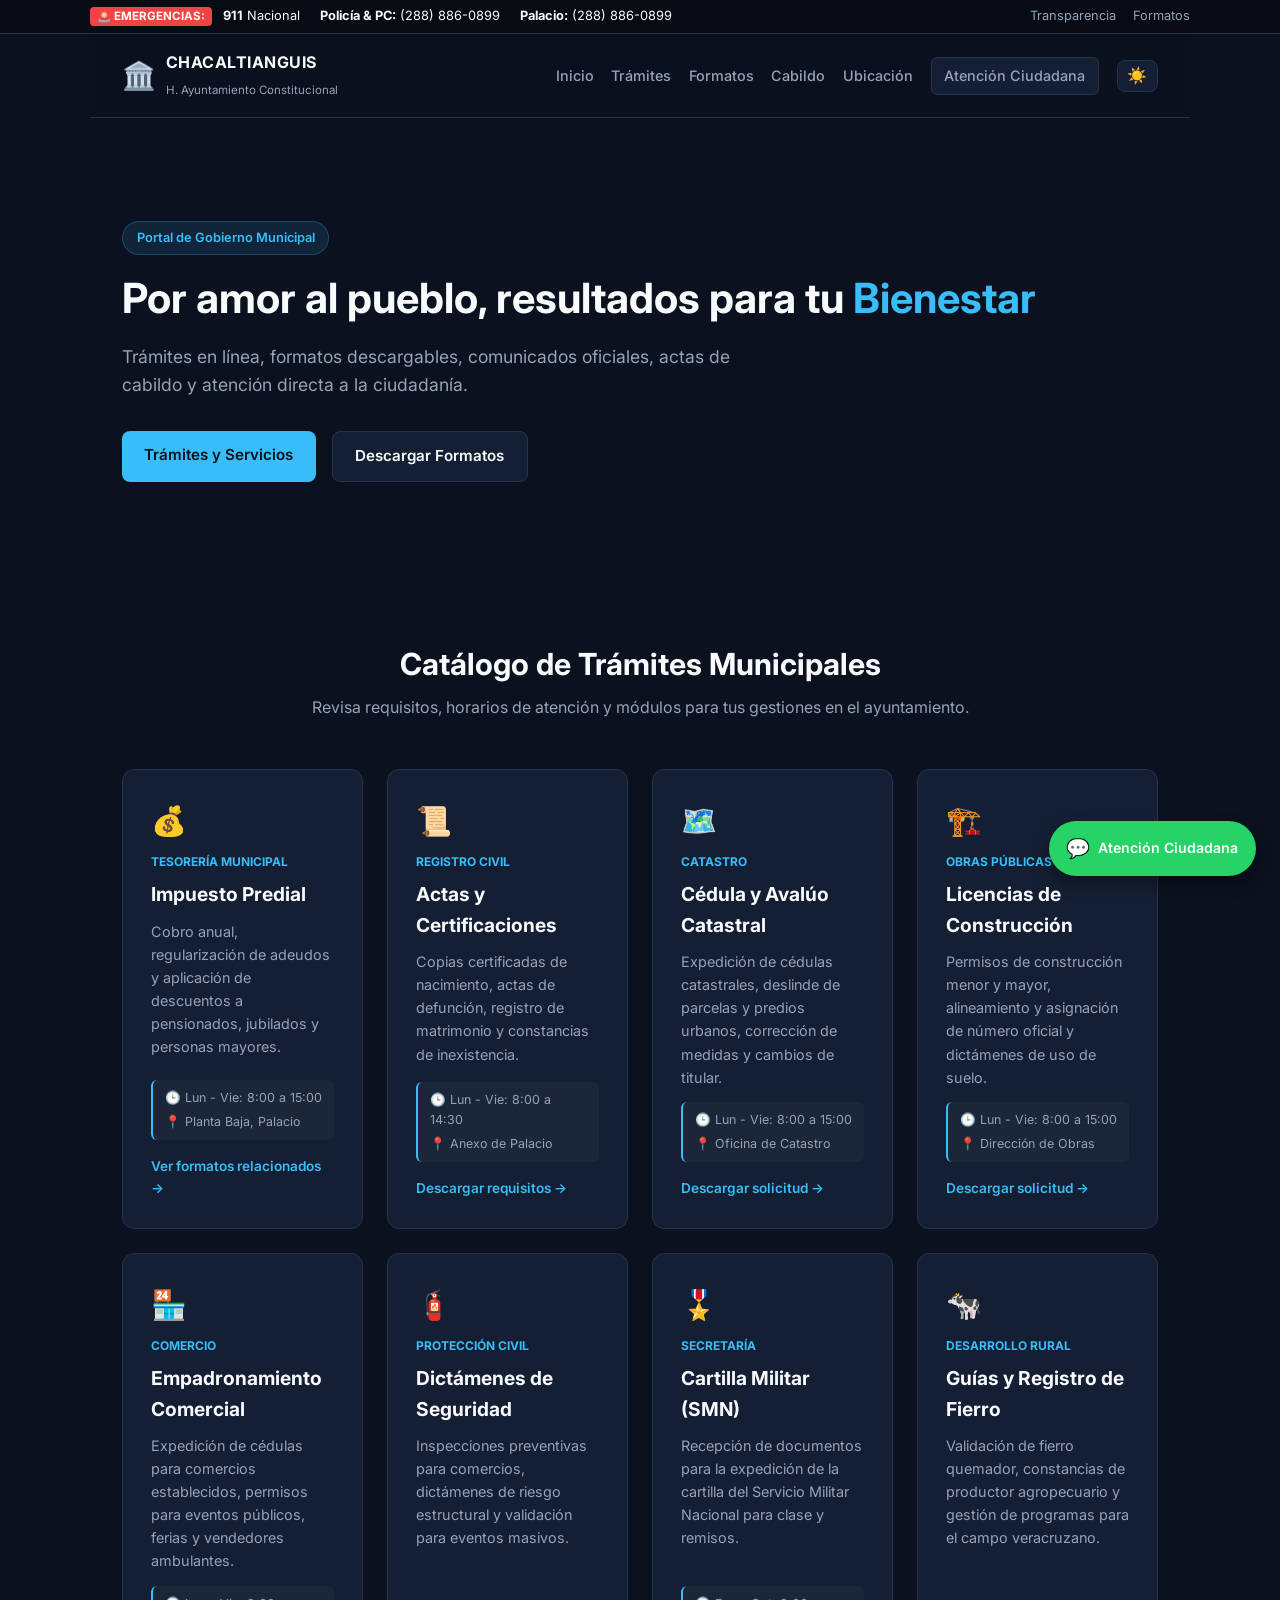
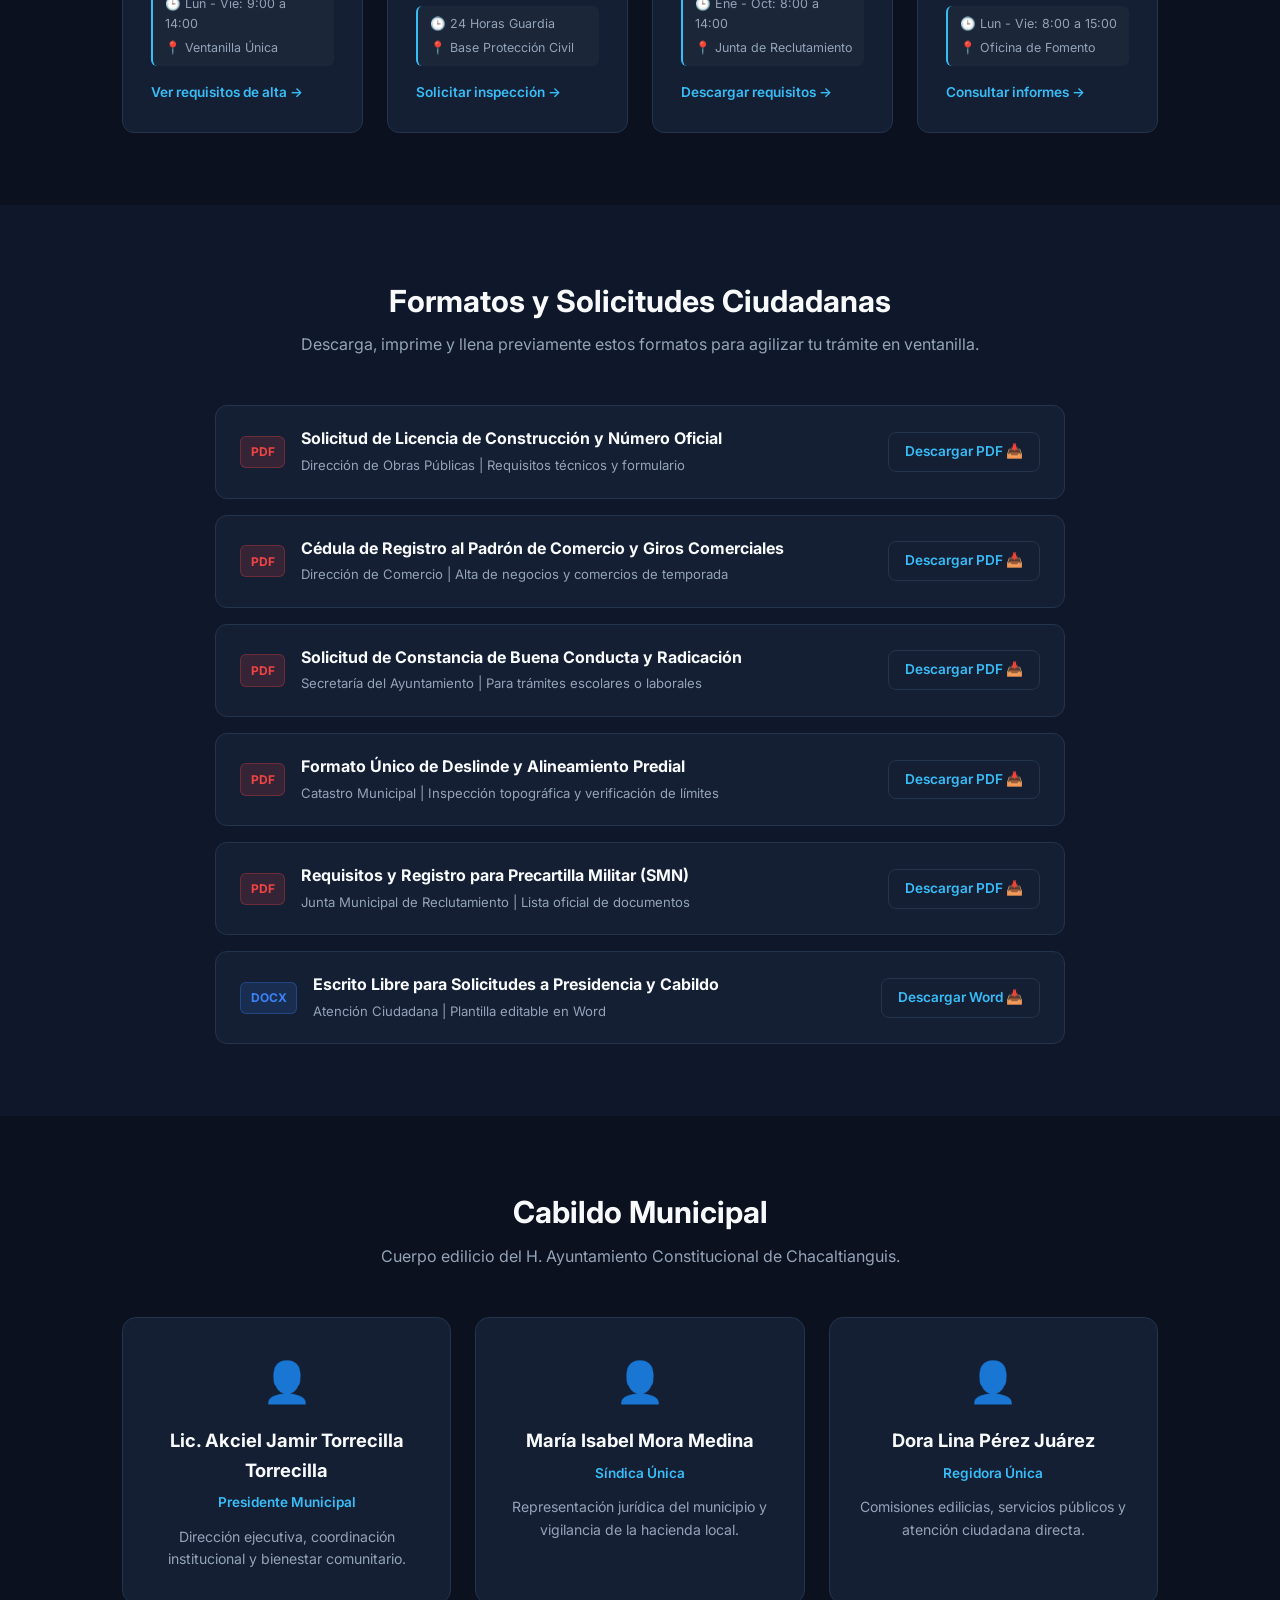
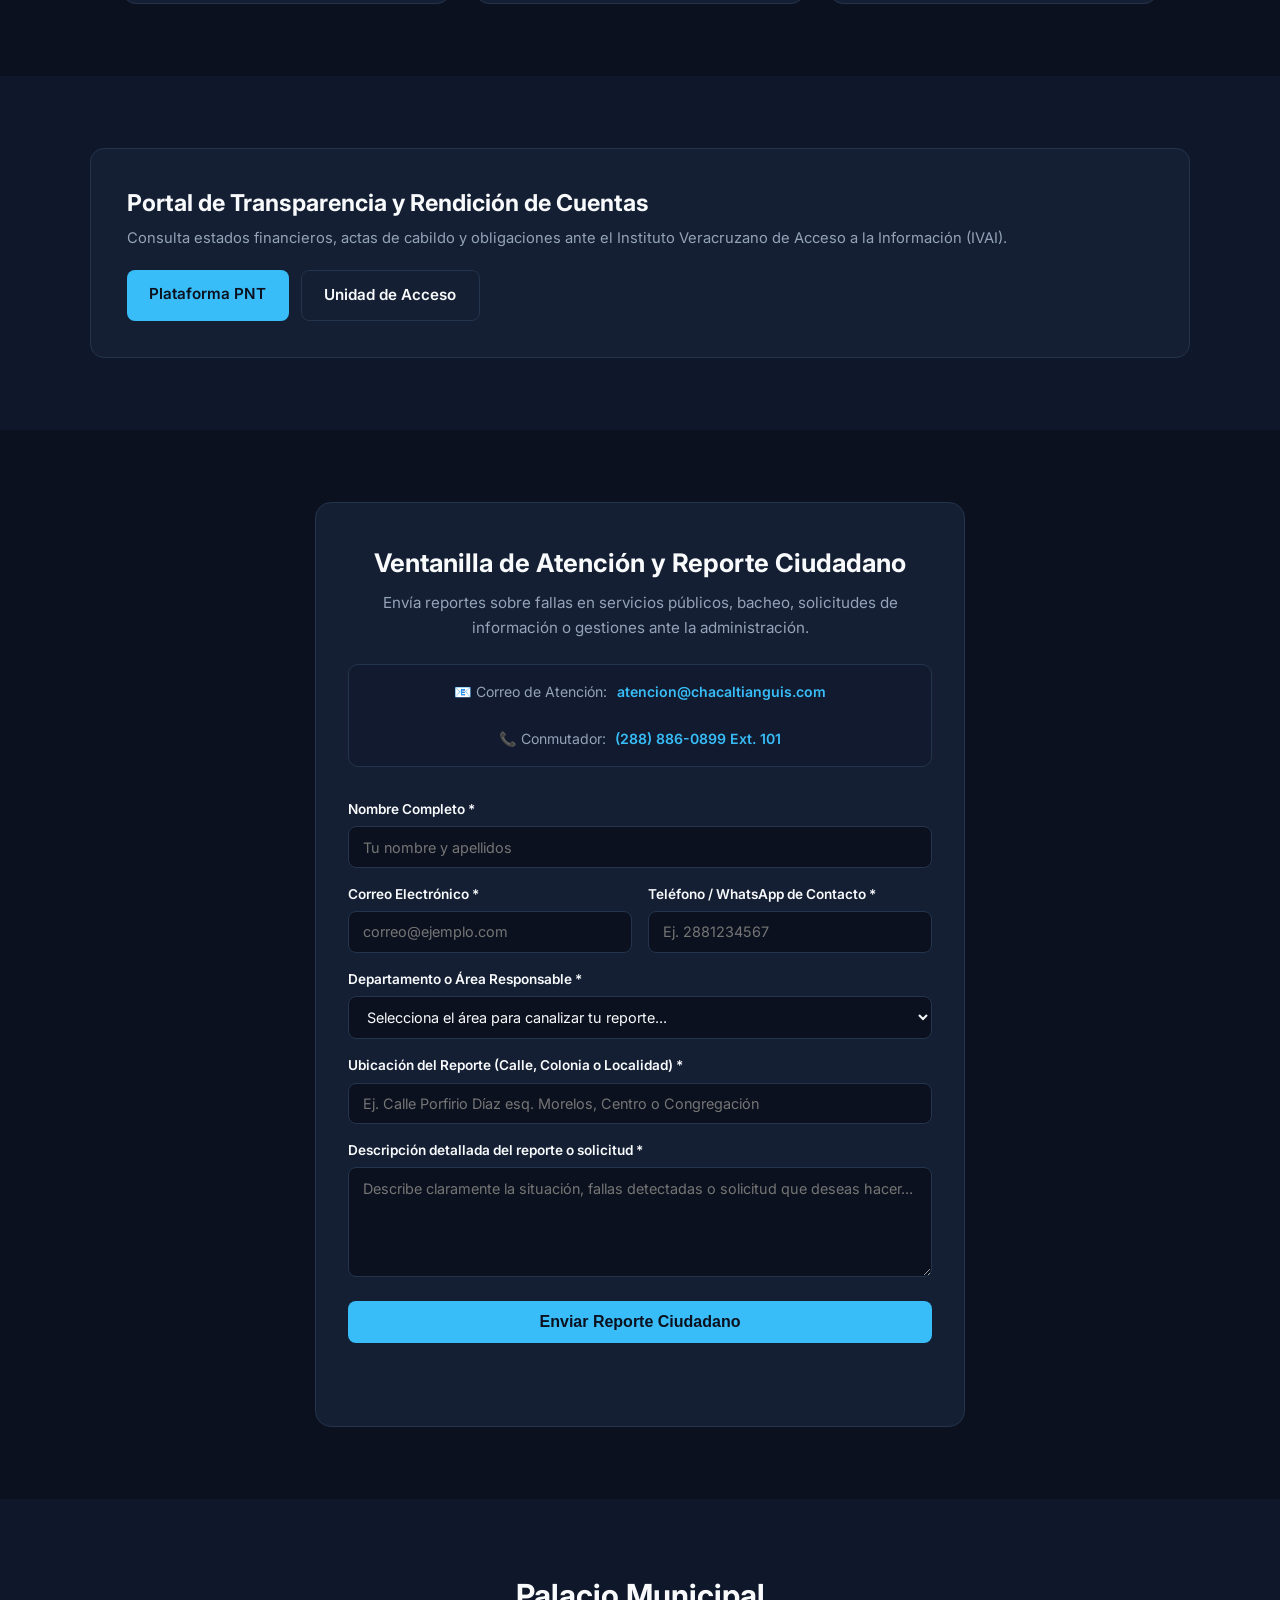
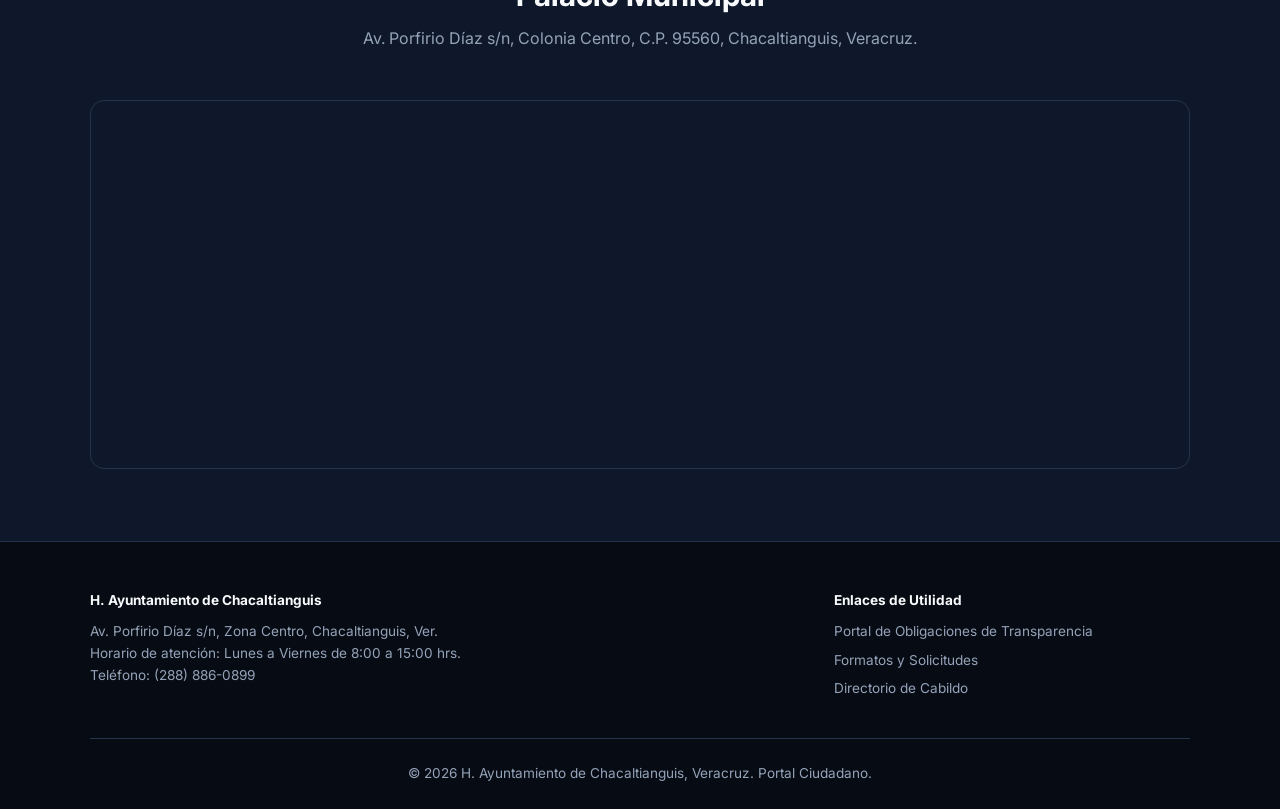
==== commit 6e44b601: "Update index.html" ====
--- a/index.html
+++ b/index.html
@@ -61,7 +61,7 @@
   <section id="inicio" class="hero">
     <div class="hero-content">
       <span class="badge">Portal de Gobierno Municipal</span>
-      <h1>Pro amor al pueblo, resultados para tu <span class="highlight">Bienestar</span></h1>
+      <h1>Por amor al pueblo, resultados para tu <span class="highlight">Bienestar</span></h1>
       <p class="subtitle">Trámites en línea, formatos descargables, comunicados oficiales, actas de cabildo y atención directa a la ciudadanía.</p>
       <div class="hero-actions">
         <a href="#tramites" class="btn btn-primary">Trámites y Servicios</a>
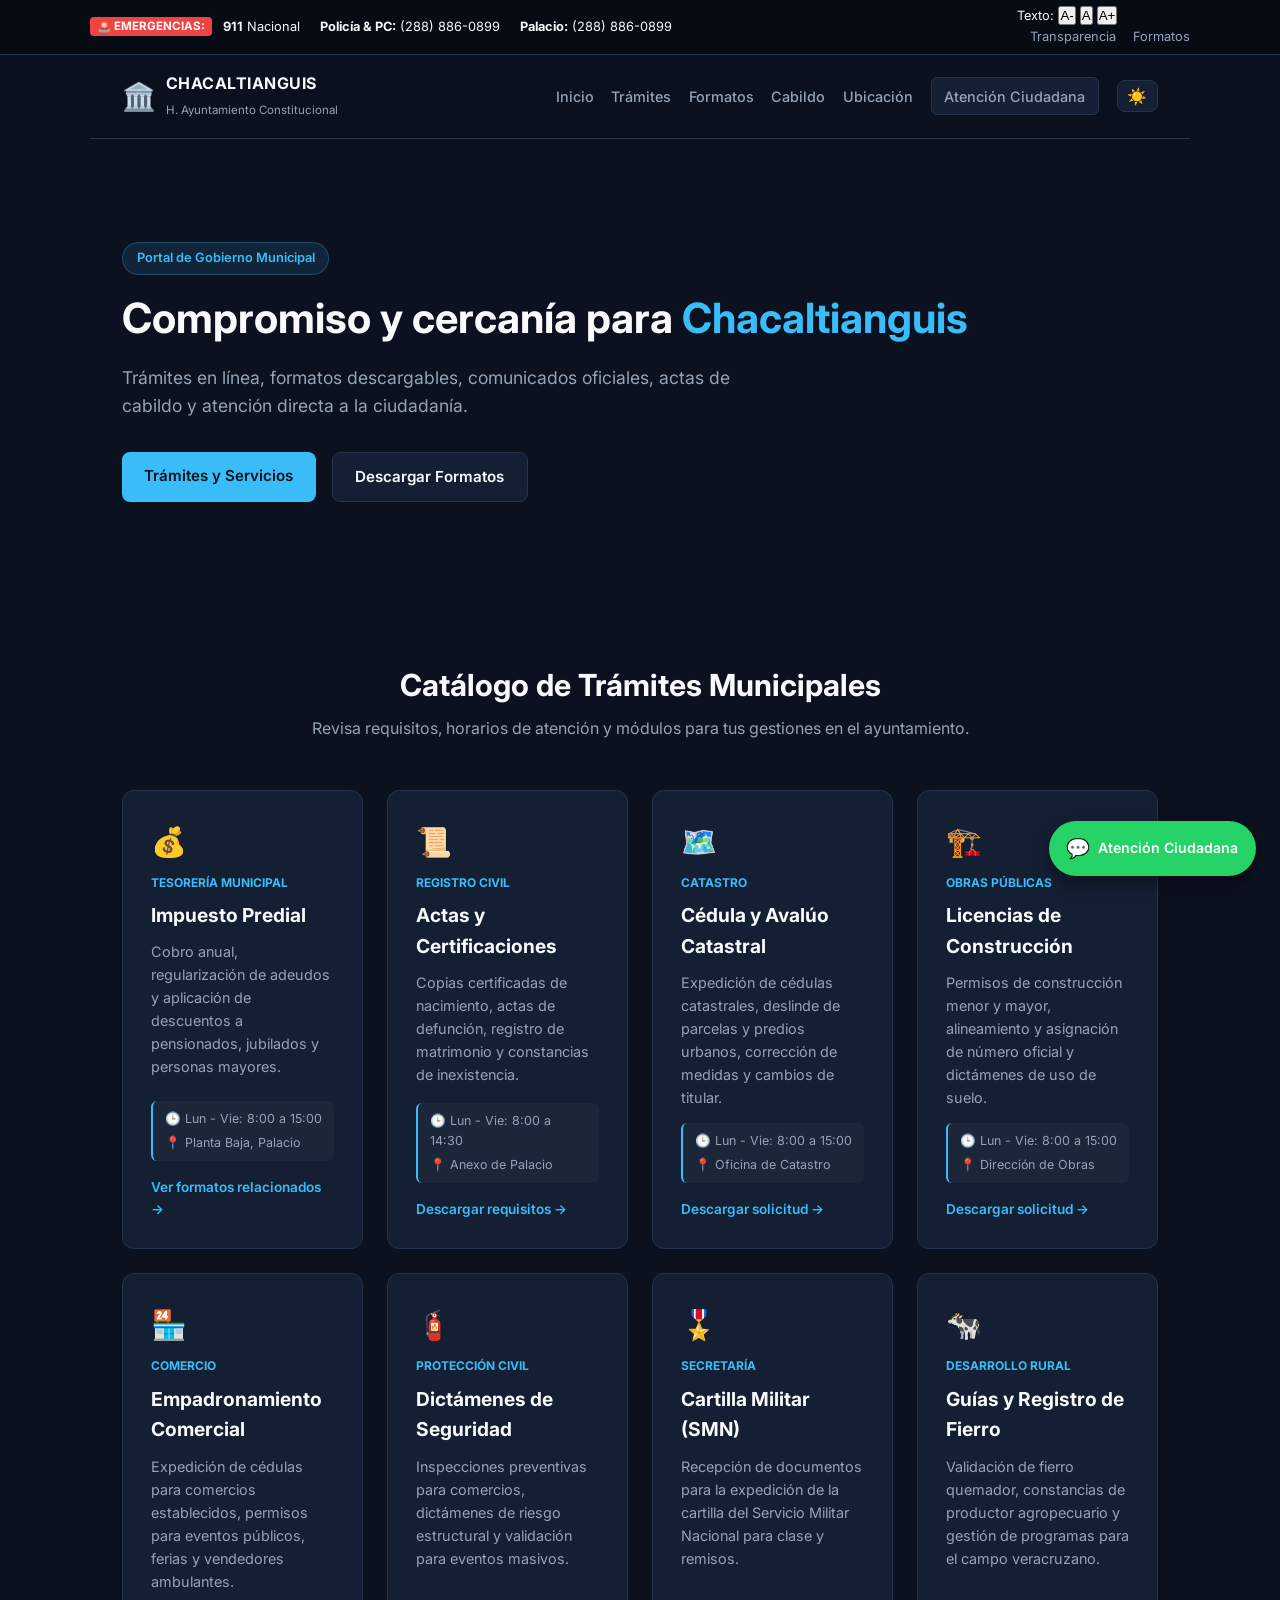
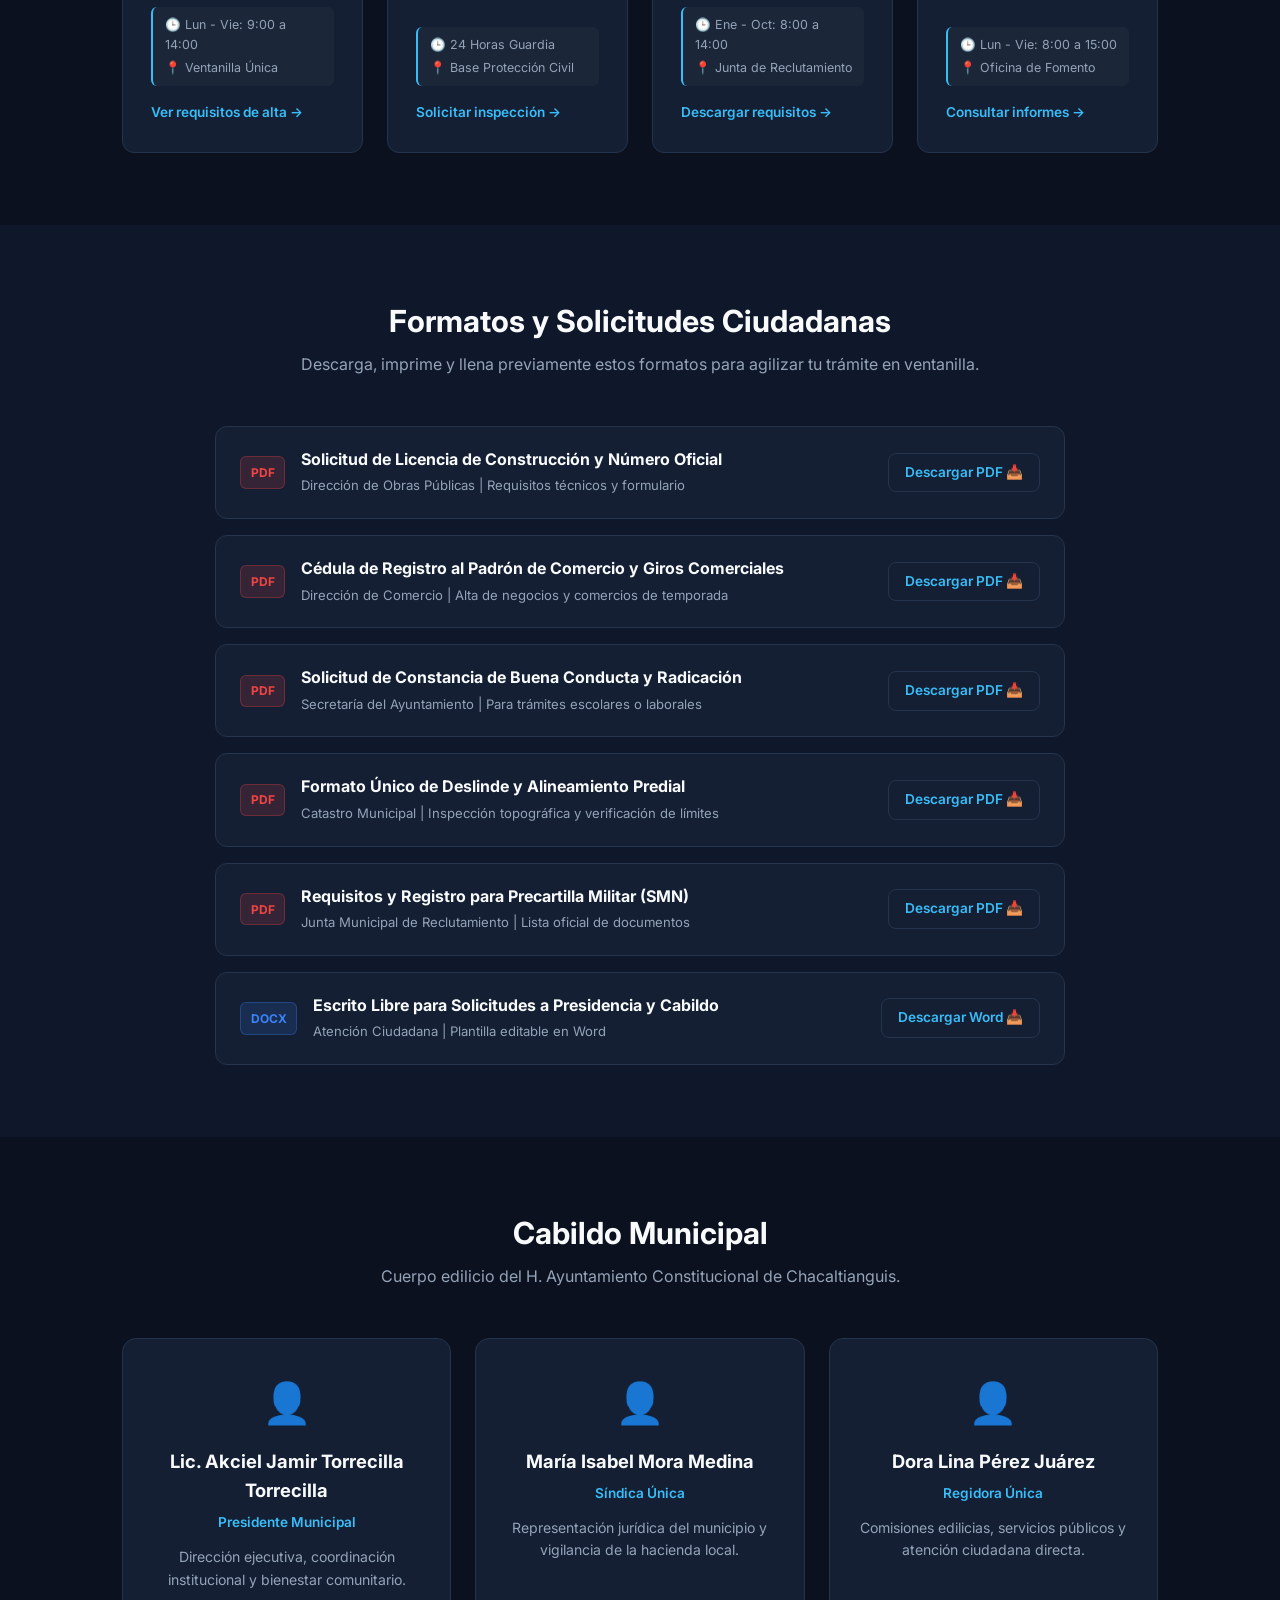
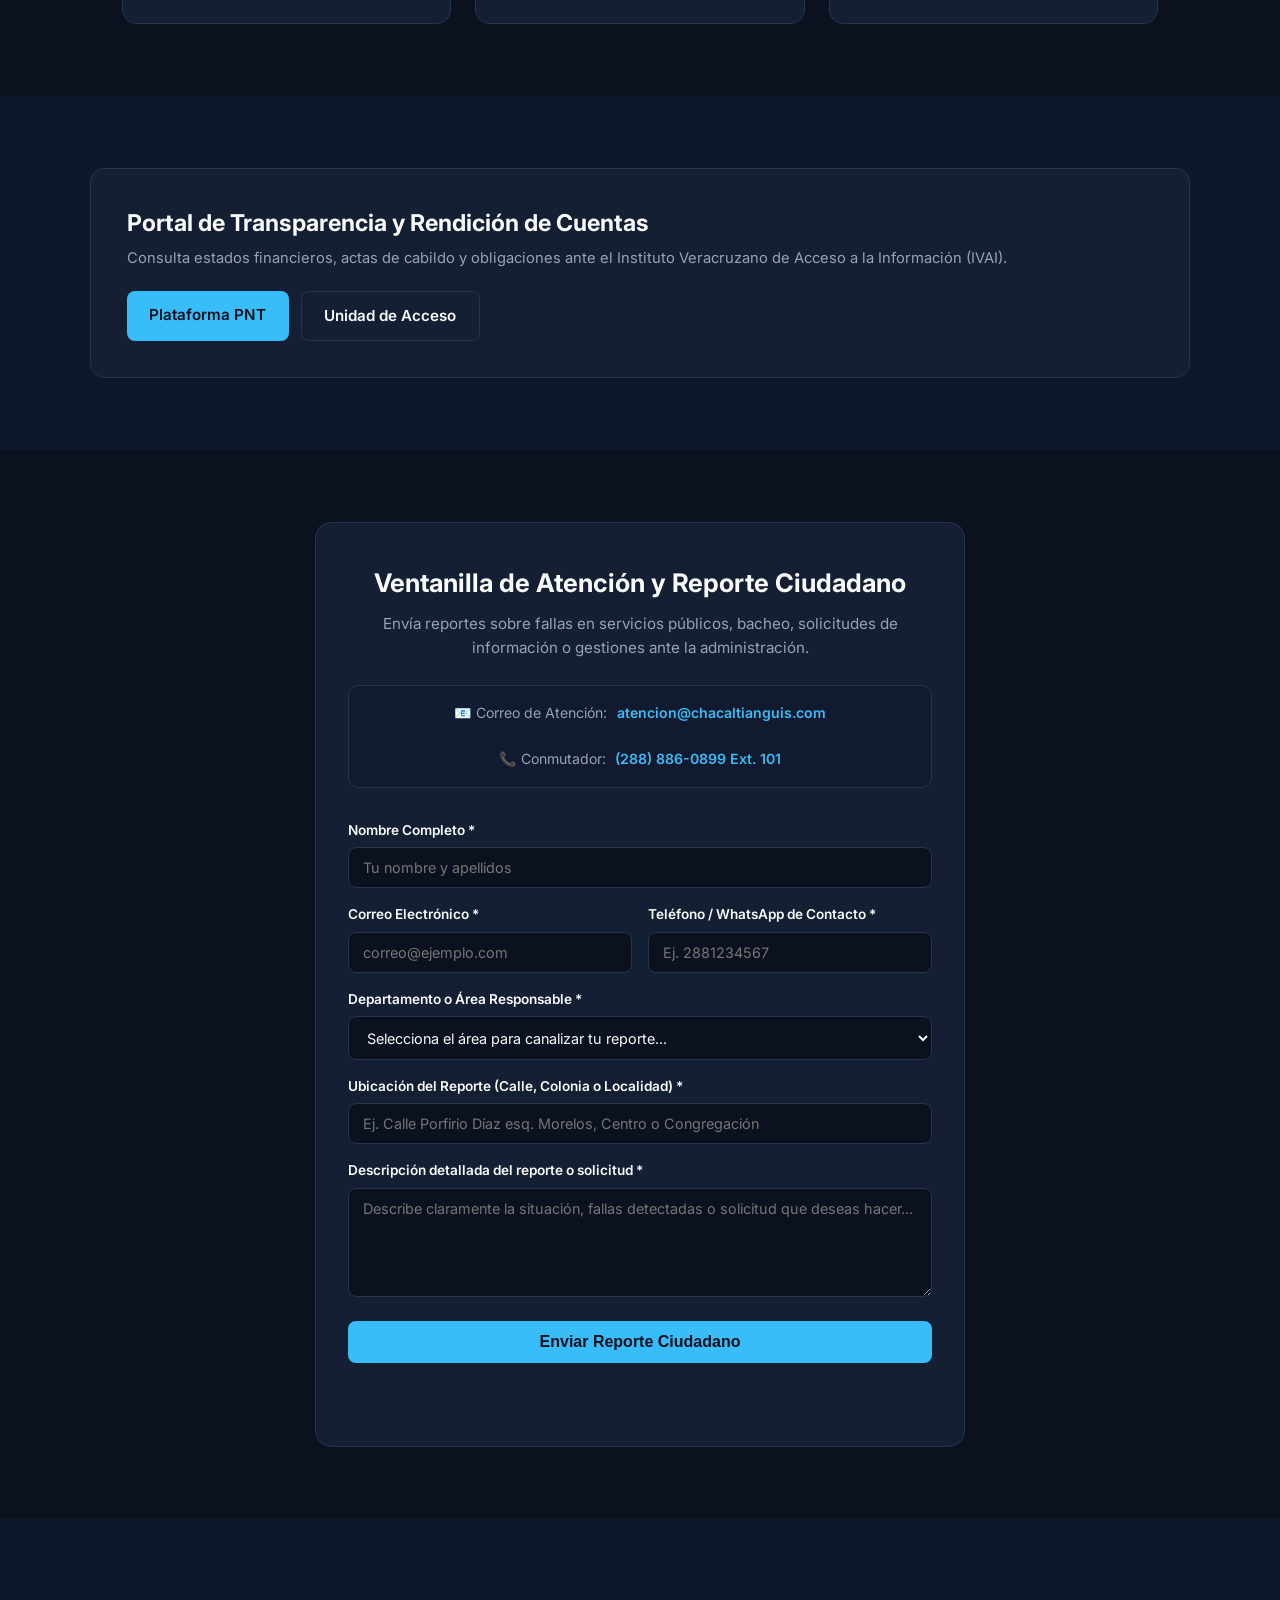
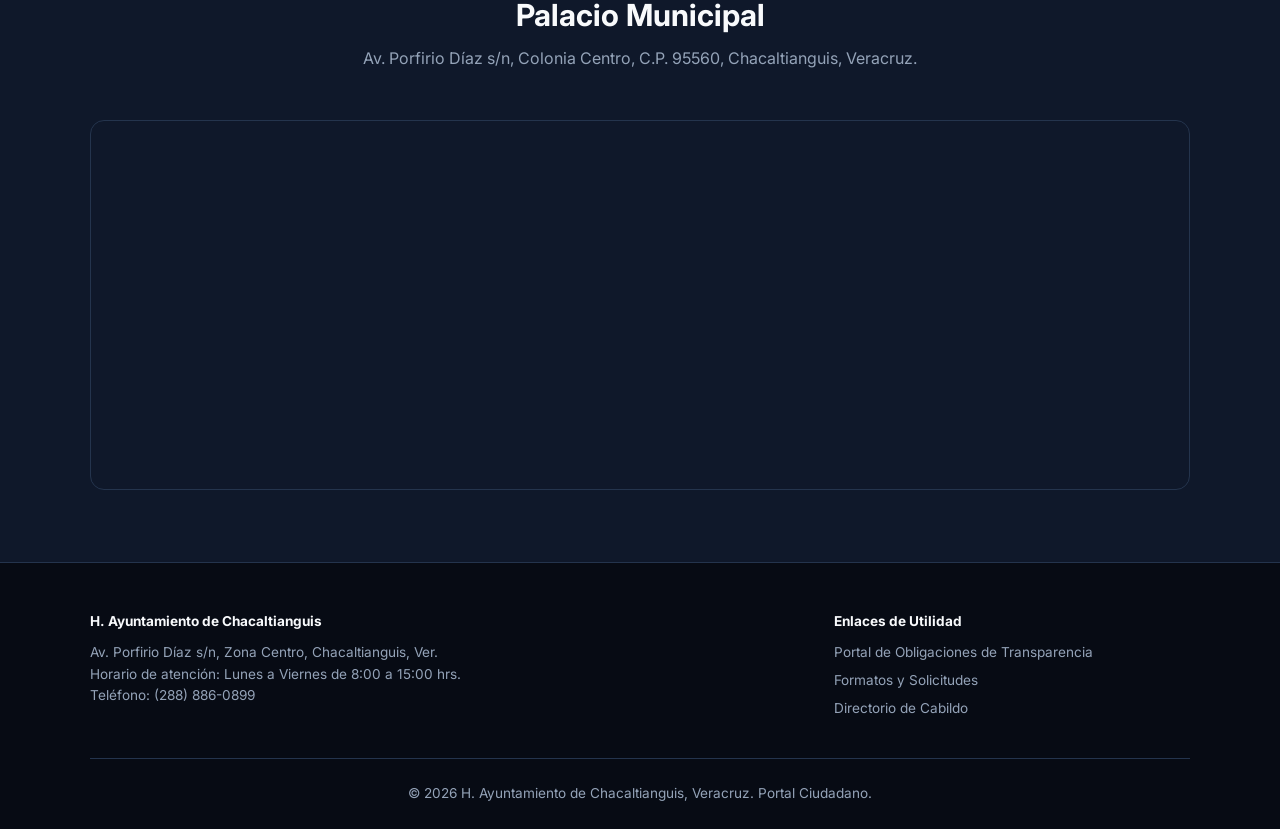
==== commit 9ee431b0: "Update index.html" ====
--- a/index.html
+++ b/index.html
@@ -21,7 +21,7 @@
 </head>
 <body>
 
-  <!-- 1. Cintillo de Emergencias y Accesos Rápidos -->
+  <!-- 1. Cintillo de Emergencias y Barra de Accesibilidad -->
   <div class="emergency-bar">
     <div class="emergency-content">
       <div class="emergency-phones">
@@ -30,9 +30,19 @@
         <a href="tel:2888860899"><strong>Policía & PC:</strong> (288) 886-0899</a>
         <a href="tel:2888860899"><strong>Palacio:</strong> (288) 886-0899</a>
       </div>
-      <div class="top-shortcuts">
-        <a href="#transparencia">Transparencia</a>
-        <a href="#formatos">Formatos</a>
+
+      <!-- Accesibilidad y Atajos Rápidos -->
+      <div class="accessibility-bar">
+        <div class="font-controls" role="group" aria-label="Ajuste de tamaño de texto">
+          <span class="access-label">Texto:</span>
+          <button id="font-decrease" class="access-btn" title="Disminuir tamaño de letra" aria-label="Disminuir tamaño de letra">A-</button>
+          <button id="font-reset" class="access-btn" title="Restablecer tamaño normal" aria-label="Restablecer tamaño de letra">A</button>
+          <button id="font-increase" class="access-btn" title="Aumentar tamaño de letra" aria-label="Aumentar tamaño de letra">A+</button>
+        </div>
+        <div class="top-shortcuts">
+          <a href="#transparencia">Transparencia</a>
+          <a href="#formatos">Formatos</a>
+        </div>
       </div>
     </div>
   </div>
@@ -61,7 +71,7 @@
   <section id="inicio" class="hero">
     <div class="hero-content">
       <span class="badge">Portal de Gobierno Municipal</span>
-      <h1>Por amor al pueblo, resultados para tu <span class="highlight">Bienestar</span></h1>
+      <h1>Compromiso y cercanía para <span class="highlight">Chacaltianguis</span></h1>
       <p class="subtitle">Trámites en línea, formatos descargables, comunicados oficiales, actas de cabildo y atención directa a la ciudadanía.</p>
       <div class="hero-actions">
         <a href="#tramites" class="btn btn-primary">Trámites y Servicios</a>
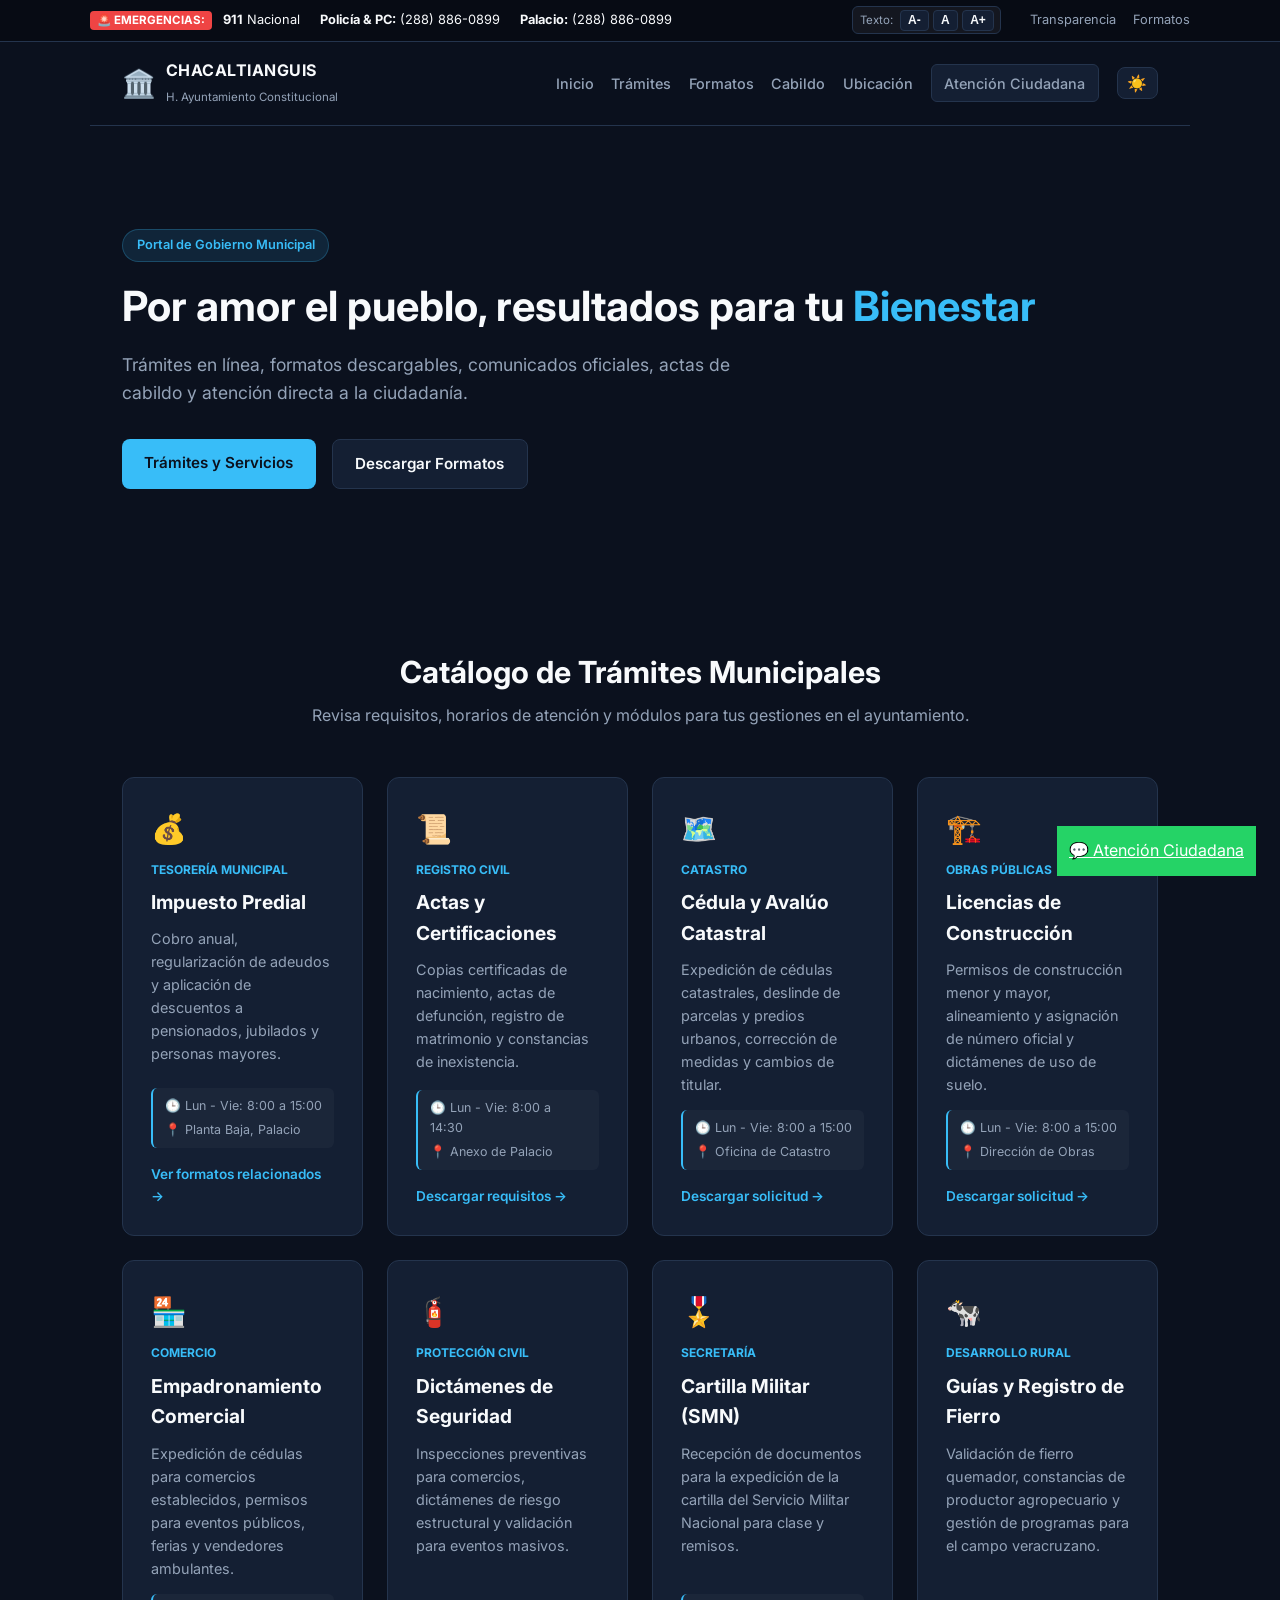
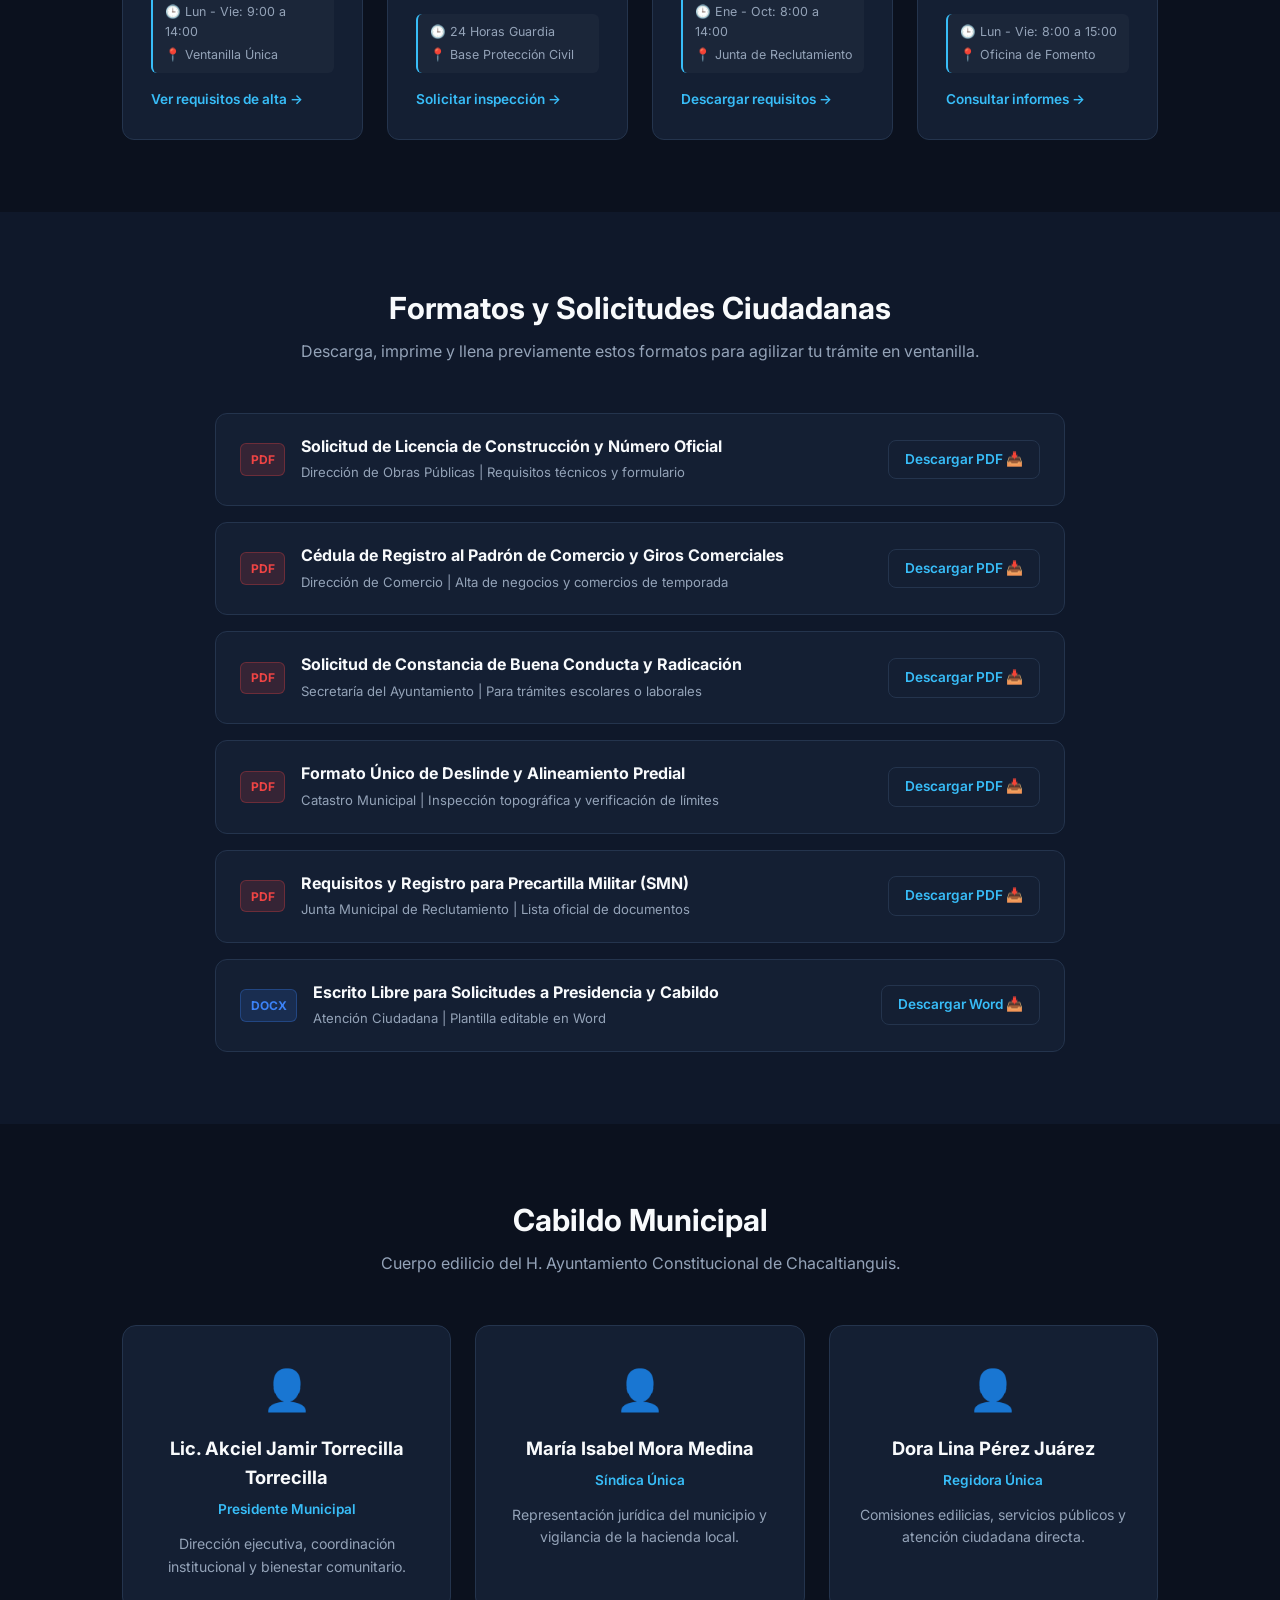
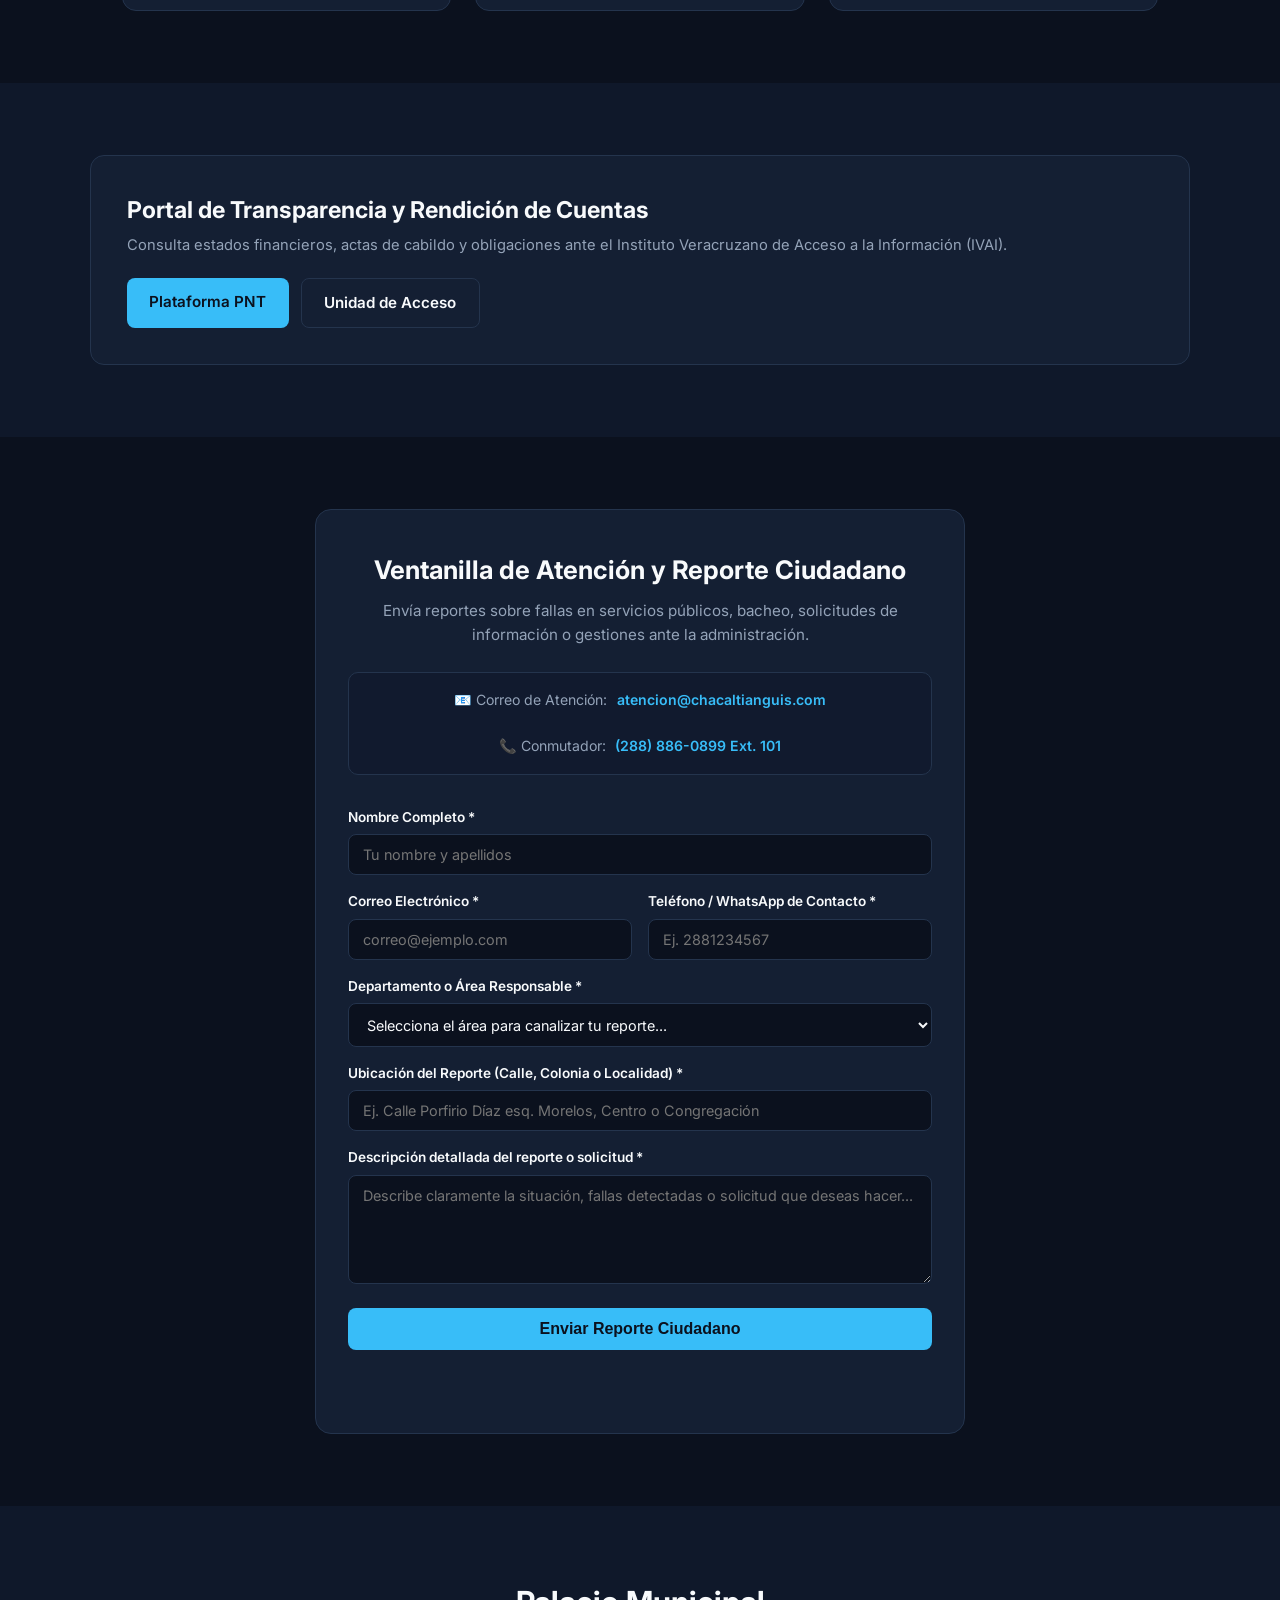
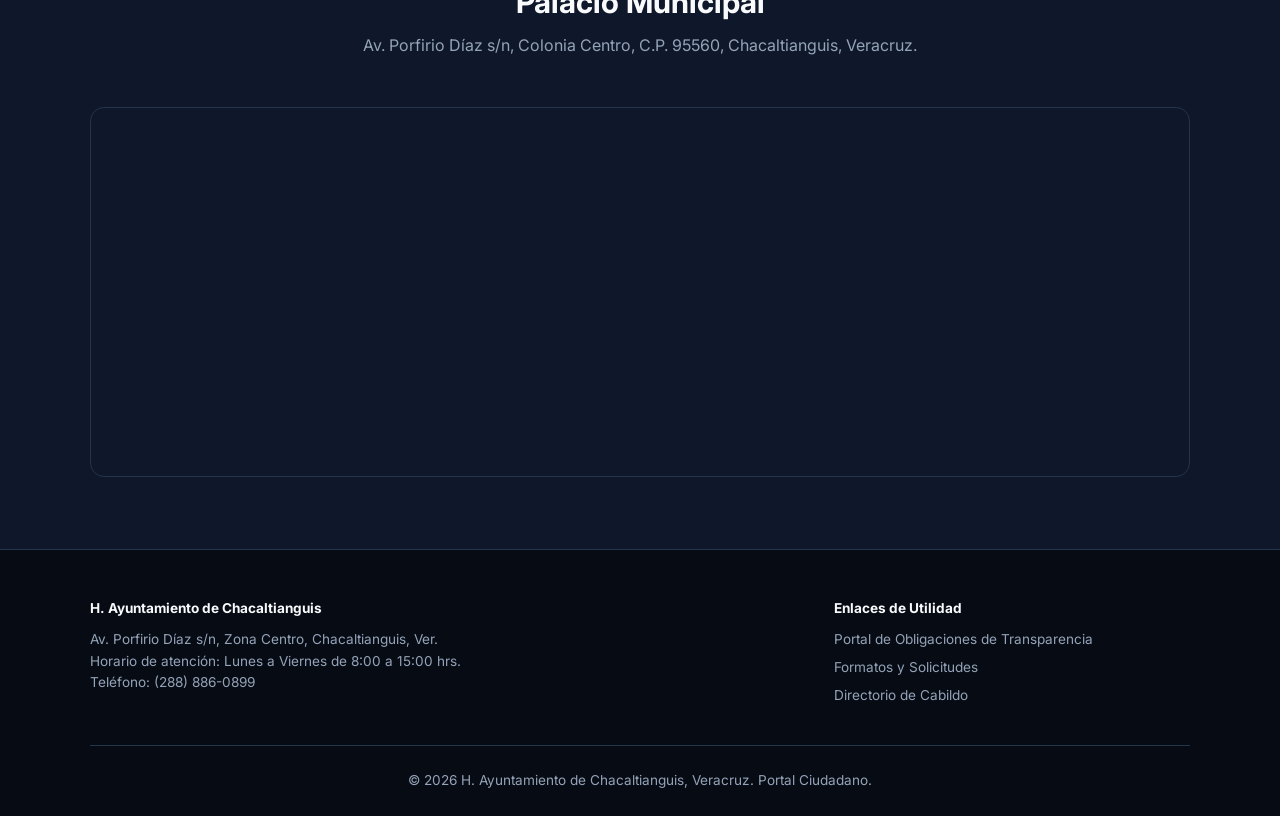
==== commit e8d1fc01: "Update index.html" ====
--- a/index.html
+++ b/index.html
@@ -71,7 +71,7 @@
   <section id="inicio" class="hero">
     <div class="hero-content">
       <span class="badge">Portal de Gobierno Municipal</span>
-      <h1>Compromiso y cercanía para <span class="highlight">Chacaltianguis</span></h1>
+      <h1>Por amor el pueblo, resultados para tu <span class="highlight">Bienestar</span></h1>
       <p class="subtitle">Trámites en línea, formatos descargables, comunicados oficiales, actas de cabildo y atención directa a la ciudadanía.</p>
       <div class="hero-actions">
         <a href="#tramites" class="btn btn-primary">Trámites y Servicios</a>
--- a/style.css
+++ b/style.css
@@ -34,6 +34,24 @@
 
 html {
   scroll-behavior: smooth;
+  font-size: 100%; /* Base 16px */
+}
+
+/* Escalas de Accesibilidad Tipográfica aplicadas a <html> */
+html.font-sm {
+  font-size: 87.5%; /* Aprox. 14px */
+}
+
+html.font-md {
+  font-size: 100%; /* Estándar 16px */
+}
+
+html.font-lg {
+  font-size: 115%; /* Aprox. 18.5px */
+}
+
+html.font-xl {
+  font-size: 130%; /* Aprox. 20.8px */
 }
 
 body {
@@ -44,7 +62,7 @@
   transition: background-color 0.3s ease, color 0.3s ease;
 }
 
-/* 1. Cintillo Superior de Emergencias */
+/* 1. Cintillo Superior de Emergencias y Accesibilidad */
 .emergency-bar {
   background-color: #070b14;
   border-bottom: 1px solid var(--border);
@@ -84,6 +102,52 @@
 
 .emergency-phones a:hover {
   color: var(--primary);
+}
+
+/* Controles de Accesibilidad */
+.accessibility-bar {
+  display: flex;
+  align-items: center;
+  gap: 1rem;
+}
+
+.font-controls {
+  display: flex;
+  align-items: center;
+  gap: 0.25rem;
+  background: rgba(255, 255, 255, 0.05);
+  padding: 0.15rem 0.4rem;
+  border-radius: 6px;
+  border: 1px solid var(--border);
+}
+
+body.light-mode .font-controls {
+  background: rgba(0, 0, 0, 0.05);
+}
+
+.access-label {
+  font-size: 0.72rem;
+  color: var(--text-muted);
+  margin-right: 0.2rem;
+}
+
+.access-btn {
+  background: var(--bg-card);
+  color: var(--text-main);
+  border: 1px solid var(--border);
+  padding: 0.15rem 0.45rem;
+  font-size: 0.75rem;
+  font-weight: 700;
+  border-radius: 4px;
+  cursor: pointer;
+  transition: all 0.2s ease;
+  line-height: 1.2;
+}
+
+.access-btn:hover {
+  background: var(--primary);
+  color: #0b111e;
+  border-color: var(--primary);
 }
 
 .top-shortcuts a {
@@ -694,63 +758,4 @@
   right: 24px;
   background-color: #25d366;
   color: #ffffff;
-  padding: 0.75rem 1.1rem;
-  border-radius: 999px;
-  text-decoration: none;
-  font-weight: 600;
-  font-size: 0.88rem;
-  display: flex;
-  align-items: center;
-  gap: 0.5rem;
-  box-shadow: 0 8px 16px rgba(0, 0, 0, 0.35);
-  z-index: 100;
-  transition: transform 0.2s ease, box-shadow 0.2s ease;
-}
-
-.whatsapp-float:hover {
-  transform: translateY(-3px);
-  box-shadow: 0 12px 20px rgba(37, 211, 102, 0.4);
-}
-
-.wa-icon {
-  font-size: 1.2rem;
-}
-
-/* 13. Adaptación Móvil / Responsive */
-@media (max-width: 768px) {
-  .hero h1 {
-    font-size: 2rem;
-  }
-  .navbar nav {
-    gap: 0.5rem;
-  }
-  .emergency-content {
-    flex-direction: column;
-    text-align: center;
-  }
-  .form-grid-2 {
-    grid-template-columns: 1fr;
-  }
-  .footer-content {
-    grid-template-columns: 1fr;
-  }
-  .doc-item {
-    flex-direction: column;
-    align-items: flex-start;
-  }
-  .doc-actions {
-    width: 100%;
-    margin-top: 0.75rem;
-  }
-  .btn-download {
-    width: 100%;
-    text-align: center;
-  }
-  .wa-text {
-    display: none;
-  }
-  .whatsapp-float {
-    padding: 0.85rem;
-    border-radius: 50%;
-  }
-}
+  padding: 0.75rem
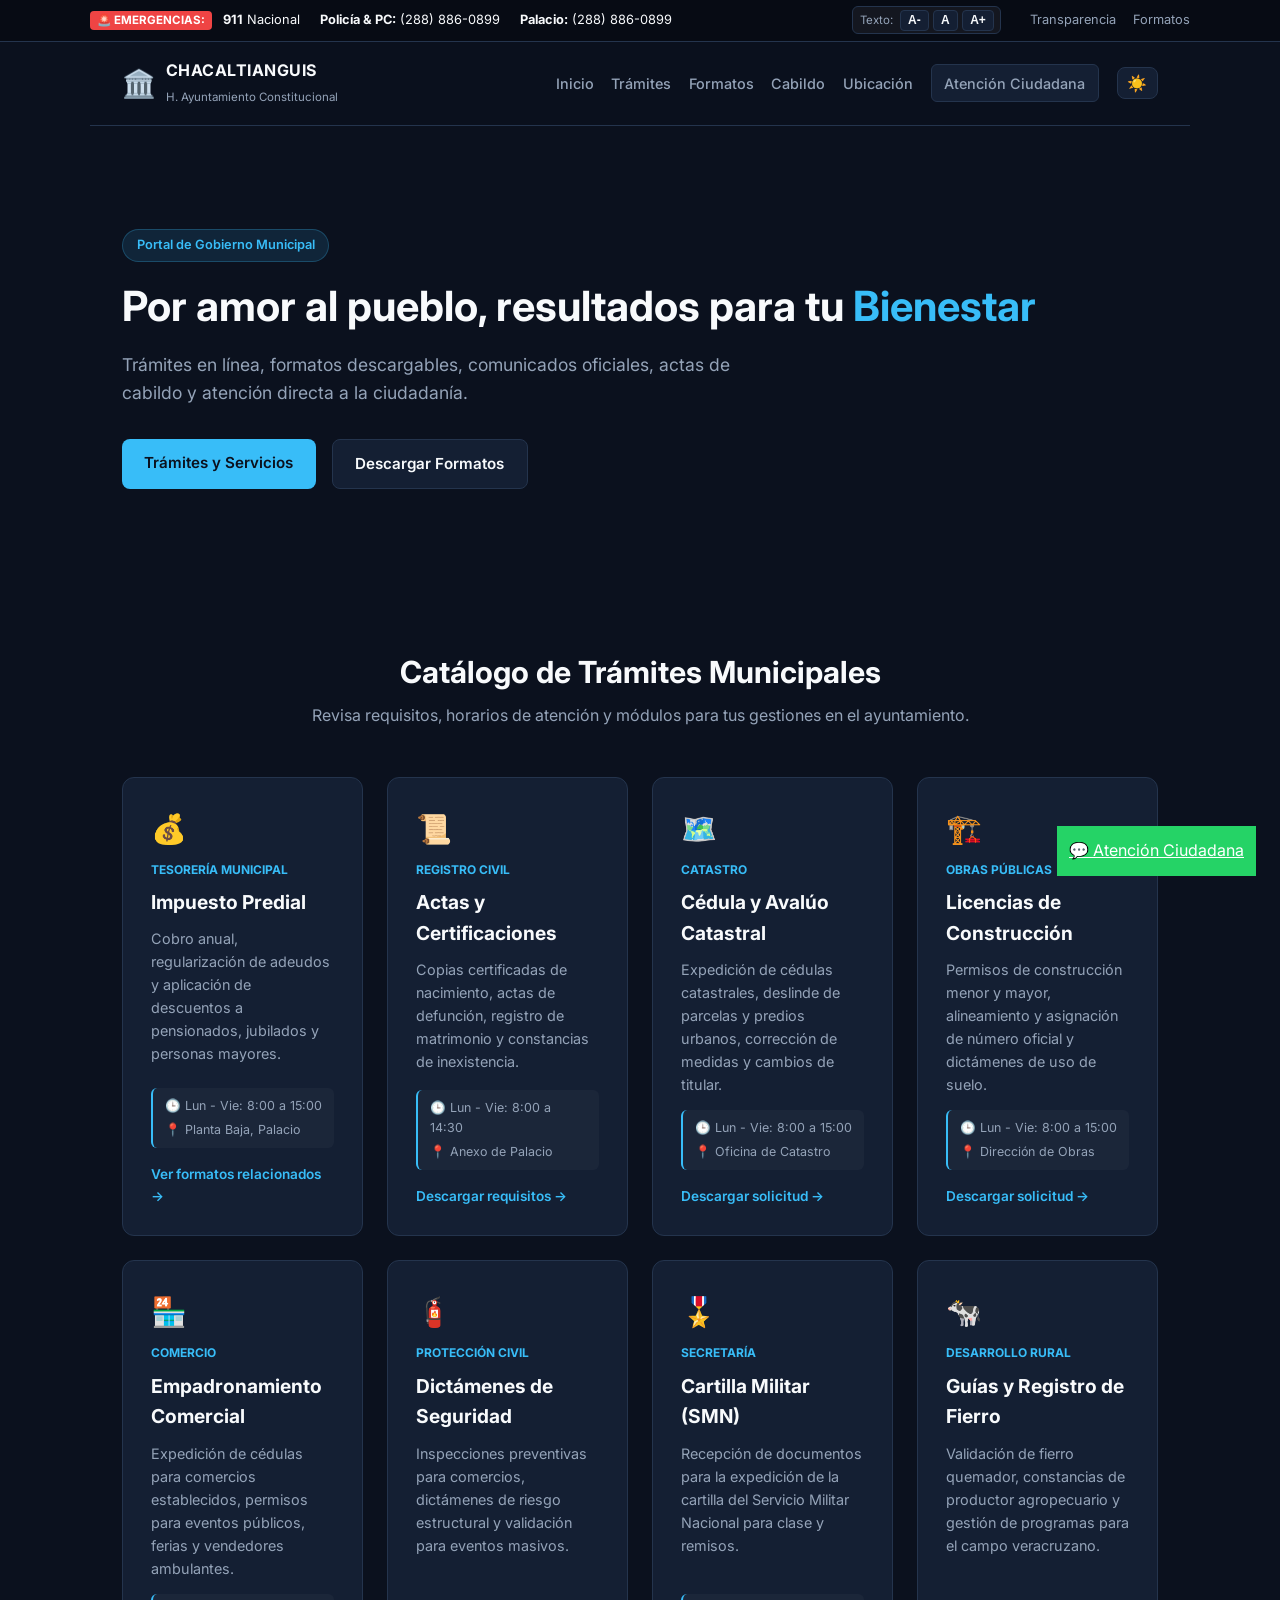
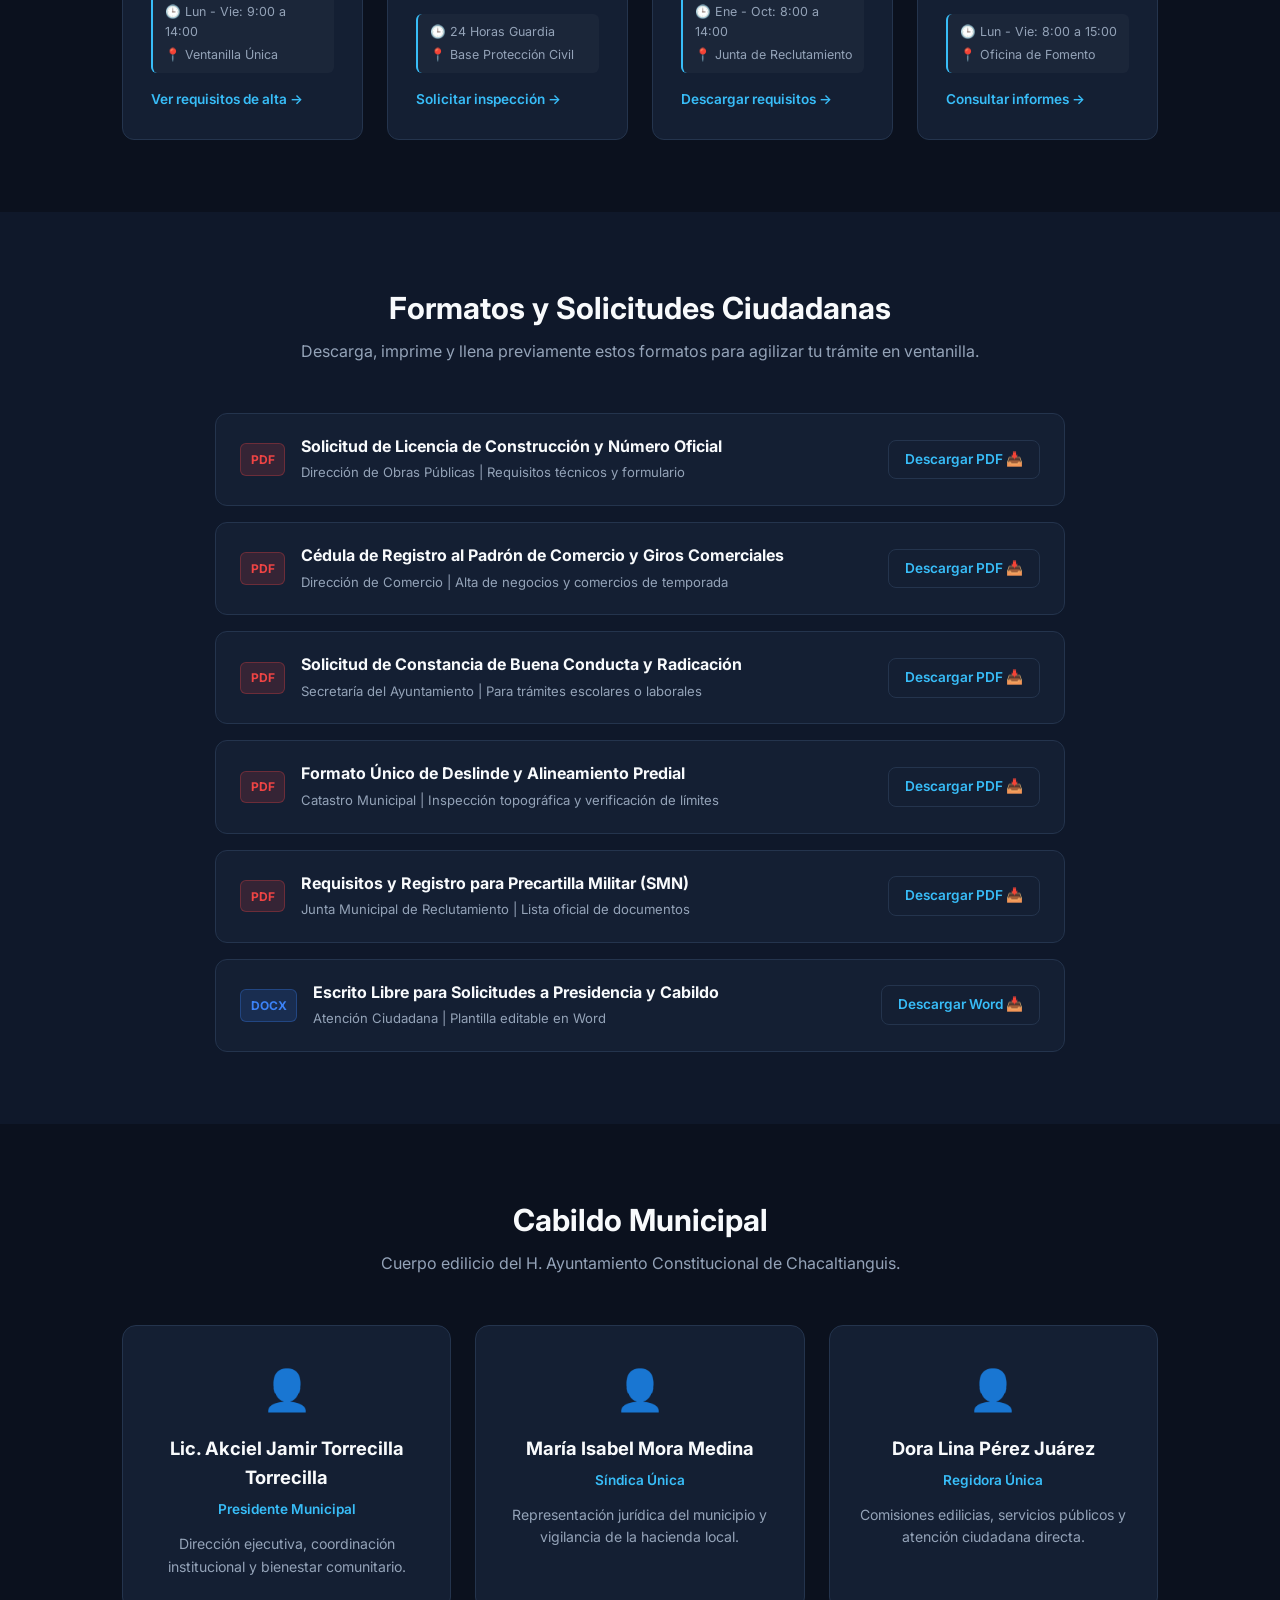
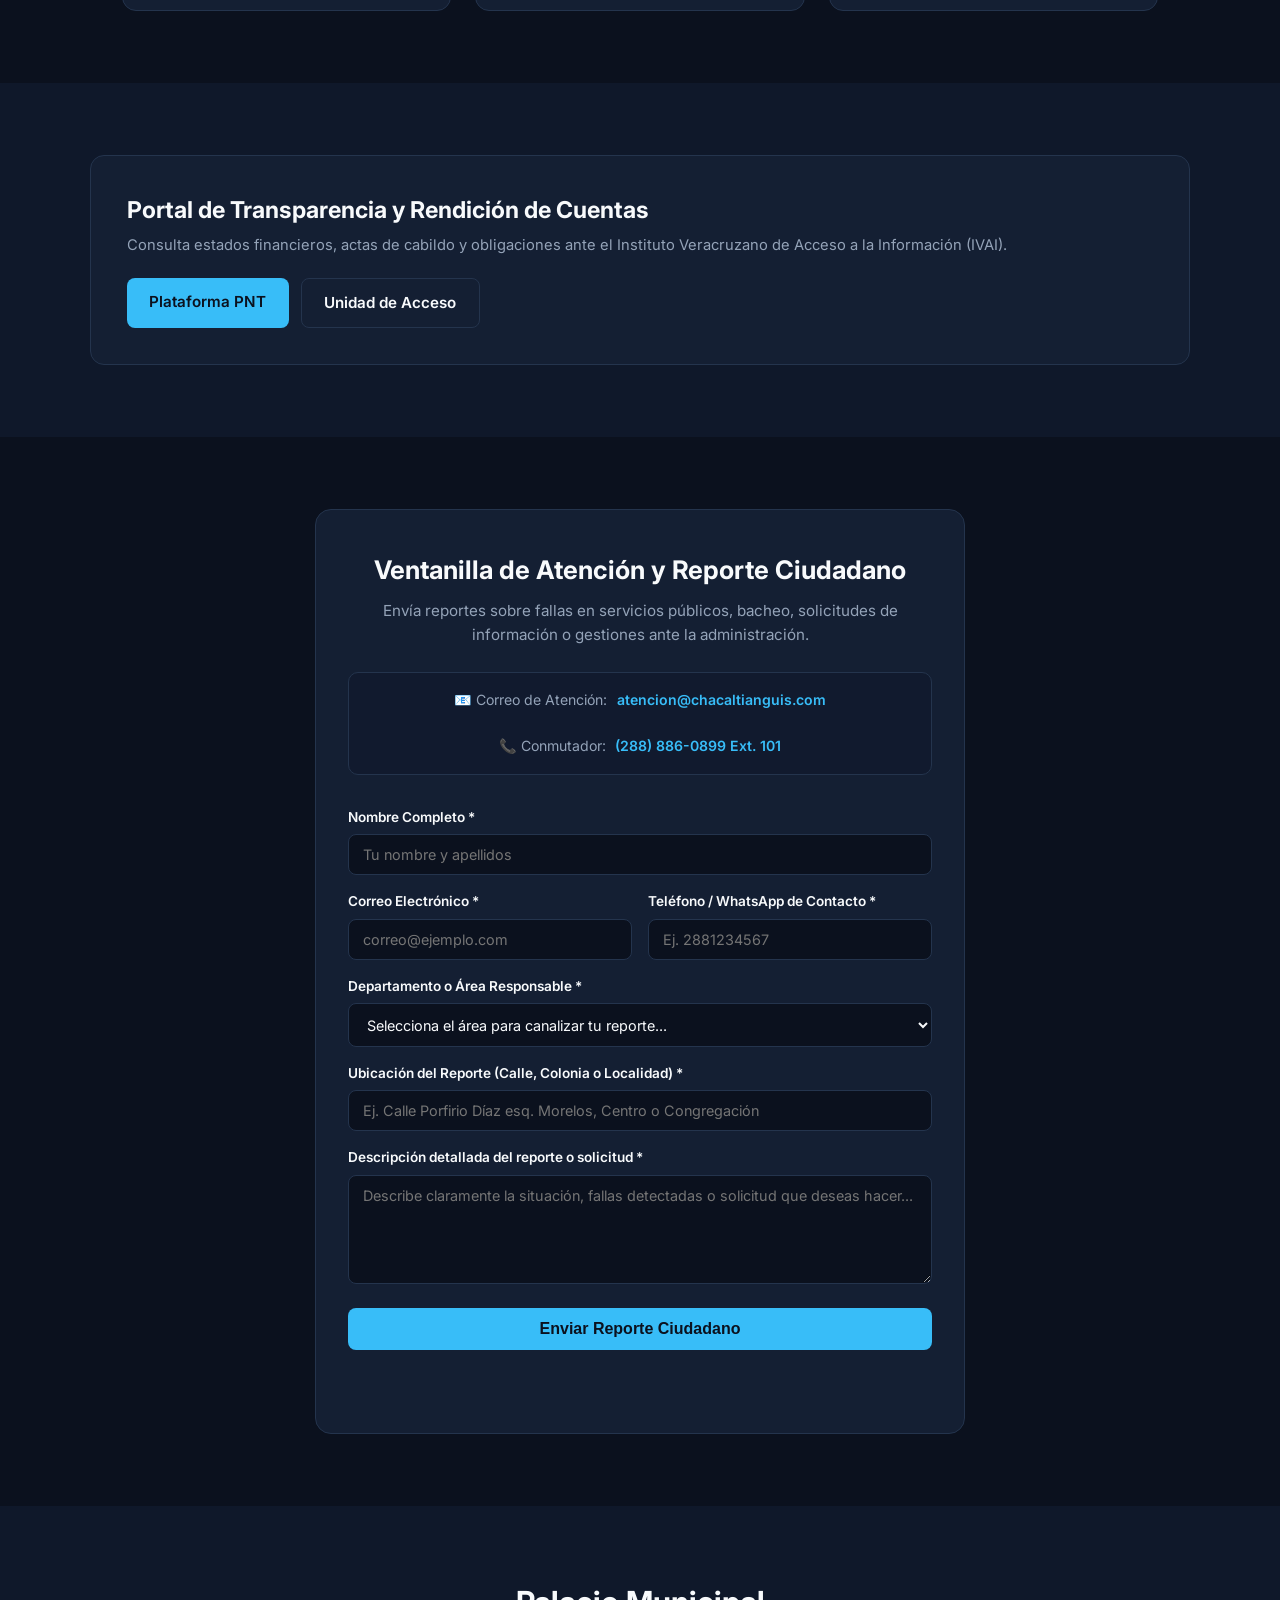
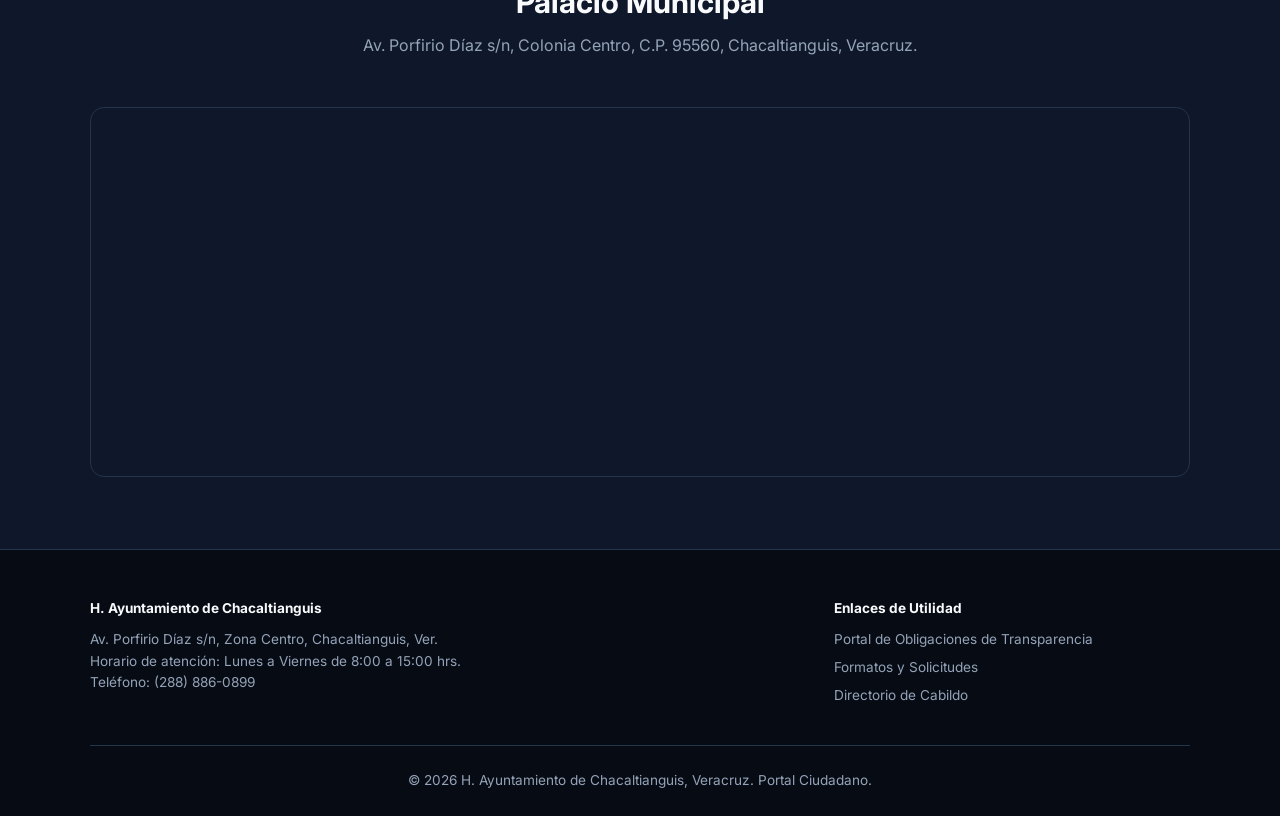
==== commit ba0ccba4: "Update index.html" ====
--- a/index.html
+++ b/index.html
@@ -71,7 +71,7 @@
   <section id="inicio" class="hero">
     <div class="hero-content">
       <span class="badge">Portal de Gobierno Municipal</span>
-      <h1>Por amor el pueblo, resultados para tu <span class="highlight">Bienestar</span></h1>
+      <h1>Por amor al pueblo, resultados para tu <span class="highlight">Bienestar</span></h1>
       <p class="subtitle">Trámites en línea, formatos descargables, comunicados oficiales, actas de cabildo y atención directa a la ciudadanía.</p>
       <div class="hero-actions">
         <a href="#tramites" class="btn btn-primary">Trámites y Servicios</a>
